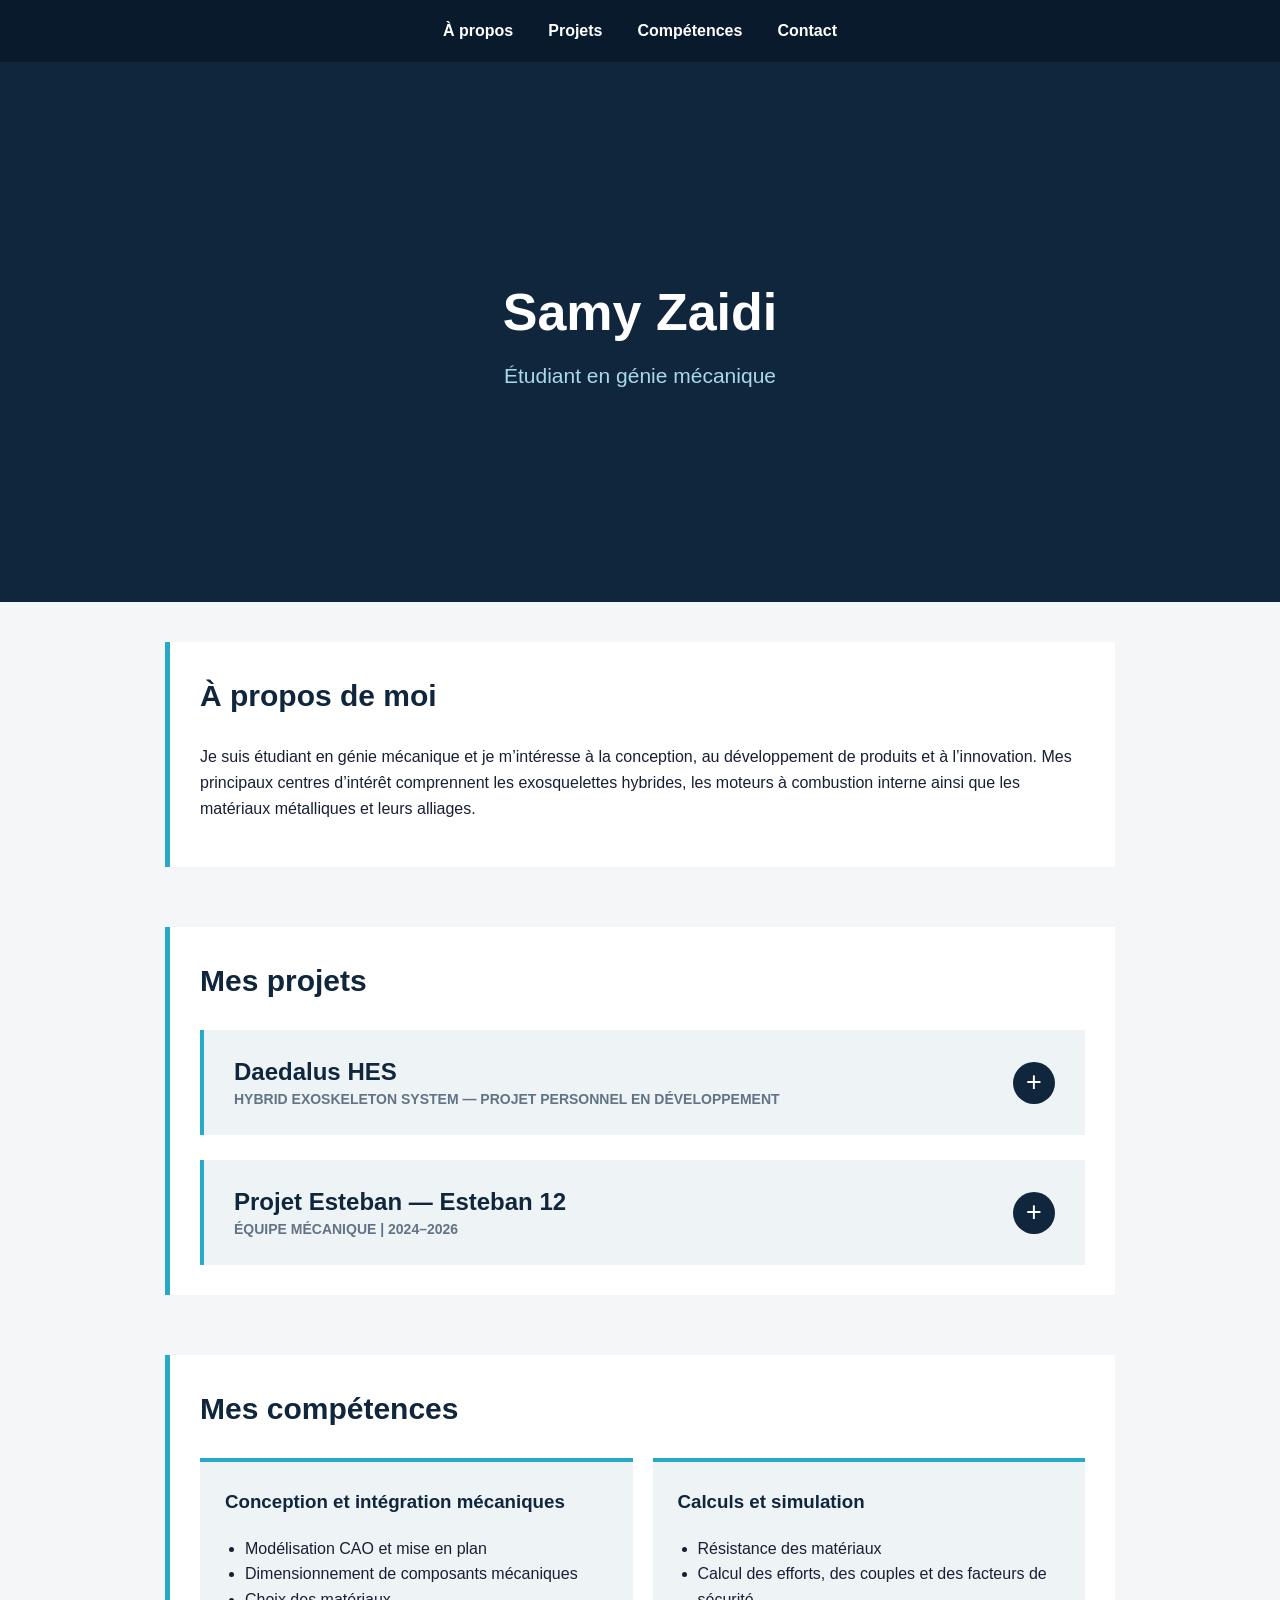
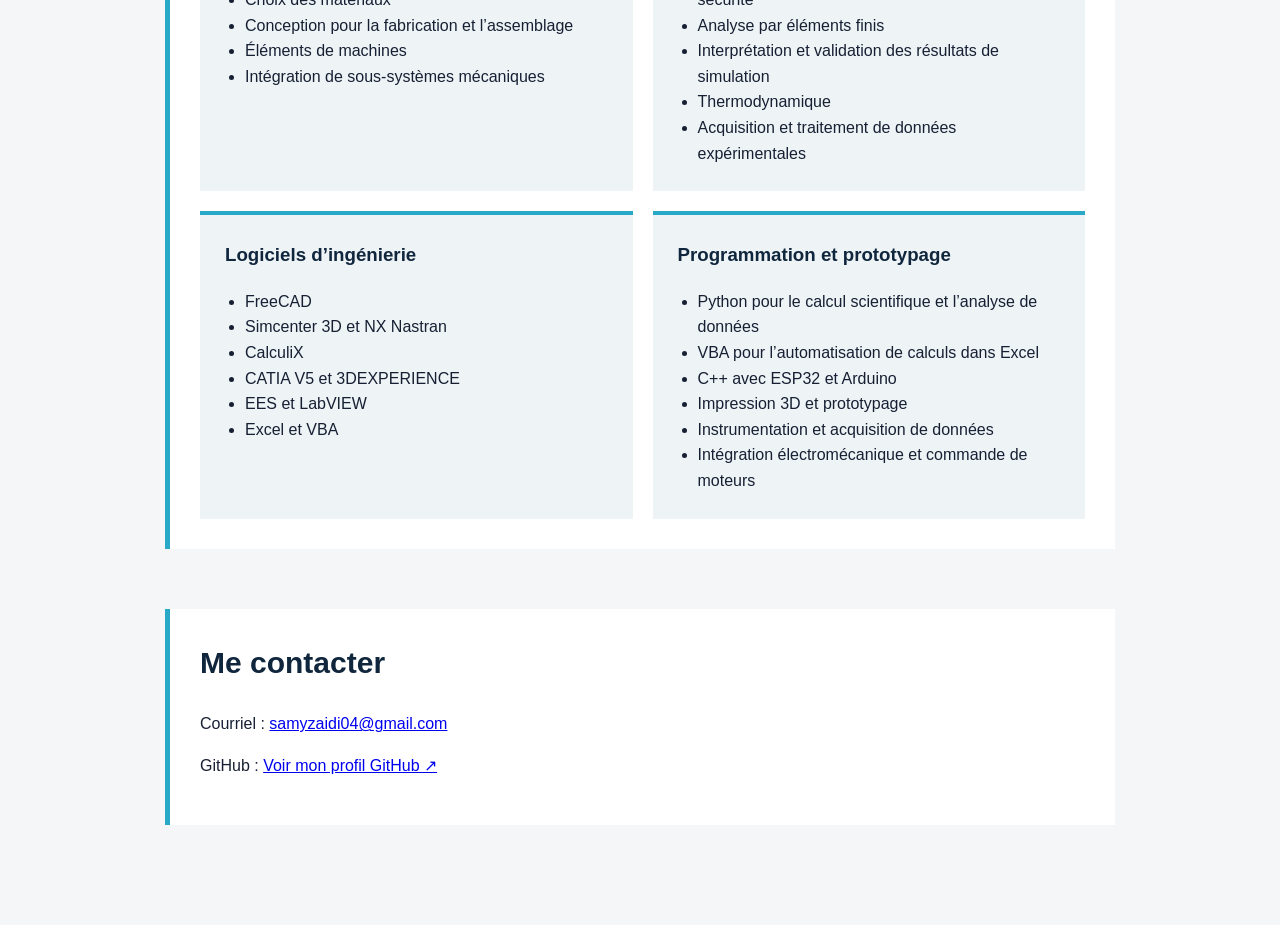
==== index.html @ 89f531c1 "Changement formulation competences" ====
<!DOCTYPE html>
<html lang="fr">

<head>
    <meta charset="UTF-8">

    <meta
        name="viewport"
        content="width=device-width, initial-scale=1.0"
    >

    <meta
        name="description"
        content="Portfolio de Samy Zaidi, étudiant en génie mécanique."
    >

    <title>Samy Zaidi | Portfolio</title>

    <link rel="stylesheet" href="styles.css">
</head>

<body>

    <!-- Navigation -->

    <nav aria-label="Navigation principale">
        <a href="#apropos">À propos</a>
        <a href="#projets">Projets</a>
        <a href="#competences">Compétences</a>
        <a href="#contact">Contact</a>
    </nav>


    <!-- Introduction -->

    <header>
        <h1>Samy Zaidi</h1>
        <p>Étudiant en génie mécanique</p>
    </header>


    <main>

        <!-- À propos -->

        <section id="apropos">
            <h2>À propos de moi</h2>

            <p>
                Je suis étudiant en génie mécanique et je m’intéresse
                à la conception, au développement de produits et à
                l’innovation. Mes principaux centres d’intérêt comprennent
                les exosquelettes hybrides, les moteurs à combustion
                interne ainsi que les matériaux métalliques et leurs
                alliages.
            </p>
        </section>


        <!-- Projets -->

        <section id="projets">
            <h2>Mes projets</h2>


            <!-- Projet Daedalus -->

            <details class="projet">
                <summary>
                    <span class="resume-projet">
                        <span class="titre-projet">
                            Daedalus HES
                        </span>

                        <span class="type-projet">
                            Hybrid Exoskeleton System —
                            Projet personnel en développement
                        </span>
                    </span>

                    <span
                        class="icone-projet"
                        aria-hidden="true"
                    ></span>
                </summary>

                <div class="contenu-projet">

                    <h4>Le problème</h4>

                    <p>
                        J’ai lancé le projet Daedalus HES avec l’objectif
                        de concevoir un système capable d’aider une personne
                        à soulever ou à maintenir une charge lourde, tout
                        en réduisant l’effort physique et le risque de
                        blessure.
                    </p>

                    <p>
                        Un exosquelette passif est généralement simple et
                        peu énergivore, mais son niveau d’assistance reste
                        limité. Il doit également être adapté à la
                        morphologie et aux mouvements de chaque utilisateur.
                    </p>

                    <p>
                        À l’inverse, un système entièrement motorisé peut
                        fournir une assistance plus importante, mais il
                        consomme davantage d’énergie. Les moteurs et les
                        batteries augmentent également la masse et
                        l’encombrement du système.
                    </p>

                    <p>
                        Mon objectif est donc de développer une architecture
                        hybride qui combine les avantages de ces deux
                        approches. Le système devra être compact, sécuritaire
                        et capable de fournir une assistance seulement
                        lorsqu’elle est nécessaire.
                    </p>


                    <h4>Ma contribution</h4>

                    <p>
                        Daedalus HES est un projet personnel que je développe
                        seul. Je suis donc responsable de toutes les étapes
                        de sa conception, depuis la définition des besoins
                        jusqu’à la préparation du prototype.
                    </p>

                    <p>
                        J’ai commencé par comparer plusieurs architectures
                        d’exosquelettes et différentes méthodes permettant
                        de transmettre un effort au bras. Je réalise également
                        les calculs de forces et de couples nécessaires au
                        dimensionnement du mécanisme.
                    </p>

                    <p>
                        J’étudie actuellement une solution utilisant un
                        ressort pour emmagasiner de l’énergie ainsi qu’un
                        moteur pour contrôler l’activation du mécanisme.
                        Les prochaines étapes seront de terminer la
                        modélisation CAO, de fabriquer un premier prototype
                        et de mesurer expérimentalement l’assistance obtenue.
                    </p>


                    <h4>Outils et méthodes utilisés</h4>

                    <ul>
                        <li>Modélisation CAO — FreeCAD</li>

                        <li>
                            Résistance des matériaux et dimensionnement
                            mécanique
                        </li>

                        <li>
                            Analyse par éléments finis —
                            FreeCAD FEM et CalculiX
                        </li>

                        <li>
                            Optimisation topologique — FreeCAD
                        </li>
                    </ul>


                    <div class="galerie-projet galerie-unique">
                        <figure class="image-projet">
                            <button
                                class="bouton-image"
                                type="button"
                                aria-label="Agrandir le concept de Daedalus HES"
                            >
                                <img
                                    class="image-contain"
                                    src="images/daedalus-concept.png"
                                    alt="Rendu conceptuel de l’exosquelette hybride Daedalus HES"
                                >
                            </button>

                            <figcaption>
                                Rendu conceptuel généré par intelligence artificielle
                                d’un prototype potentiel de Daedalus HES. La conception
                                mécanique par CAO est actuellement en développement.
                            </figcaption>
                        </figure>
                    </div>
            </details>

            <!-- Projet Esteban -->

            <details class="projet">
                <summary>
                    <span class="resume-projet">
                        <span class="titre-projet">
                            Projet Esteban — Esteban 12
                        </span>

                        <span class="type-projet">
                            Équipe mécanique | 2024–2026
                        </span>
                    </span>

                    <span
                        class="icone-projet"
                        aria-hidden="true"
                    ></span>
                </summary>

                <div class="contenu-projet">

                    <h4>Le projet</h4>

                    <p>
                        Esteban est le projet de voiture solaire de Polytechnique Montréal. 
                        Entièrement développée par des étudiants, la voiture réunit des systèmes 
                        mécaniques, électriques et électroniques qui doivent fonctionner ensemble 
                        dans un espace et une masse très limités.
                    </p>

                    <p>
                        Pour moi, Esteban a été l’occasion de passer des notions vues en cours à un 
                        véritable projet d’ingénierie. Sur Esteban 12, chaque pièce devait être légère, 
                        fiable, sécuritaire et compatible avec le reste du véhicule. Une modification 
                        qui semblait mineure pouvait avoir des conséquences sur plusieurs autres systèmes.
                    </p>


                    <h4>Ma contribution</h4>

                    <p>
                        J’ai fait partie de l’équipe mécanique d’Esteban de 2024 à 2026. 
                        Au cours de ces deux années, j’ai participé au développement de 
                        trois éléments d’Esteban 12 : le frein de stationnement, le bras longitudinal 
                        de suspension (<em>trailing arm</em>) et la biellette de direction (<em>drag rod</em>).
                    </p>

                    <p>
                        Mon travail ne consistait pas seulement à modéliser des pièces. Je devais 
                        comprendre leur fonction, considérer les efforts auxquels elles seraient 
                        soumises et vérifier qu’elles pourraient être fabriquées, assemblées et 
                        intégrées au véhicule.
                    </p>

                    <p>
                        Ces différents mandats m’ont permis de suivre plusieurs étapes du 
                        développement mécanique, depuis l’étude du problème jusqu’à l’analyse et 
                        à l’intégration de la solution retenue.
                    </p>


                    <h4>Travaux réalisés sur Esteban 12</h4>


                    <!-- Frein de stationnement -->

                    <div class="sous-projet">
                        <h5>Frein de stationnement - 2024</h5>

                        <p>
                        Le frein de stationnement a été l’un de mes premiers mandats sur Esteban 12. 
                        J’ai participé au choix du mécanisme et à son intégration dans le véhicule. 
                        Pour faciliter son dimensionnement, j’ai également développé un programme 
                        Python permettant de calculer automatiquement plusieurs paramètres importants 
                        à partir des données du système.
                        </p>
                        <p>
                        Ce travail m’a demandé de consulter la documentation du fabricant, de comparer 
                        les solutions possibles et de traduire les exigences du mécanisme en une géométrie 
                        pouvant être intégrée au véhicule.
                        </p>

                    <div class="document-projet">
                        <div class="icone-document" aria-hidden="true">
                            PDF
                        </div>

                        <div class="informations-document">
                            <h6>
                                Fiche technique du frein de stationnement
                            </h6>

                            <p>
                            Documentation publique fournie par le fabricant et utilisée 
                            pour comprendre les caractéristiques du mécanisme et orienter 
                            son intégration dans Esteban 12.
                            </p>

                            <div class="actions-document">
                                <a
                                    href="documents/pb-pdf.pdf"
                                    target="_blank"
                                    rel="noopener noreferrer"
                                >
                                    Consulter le document
                                </a>

                                <a
                                    href="documents/pb-pdf.pdf"
                                    download
                                >
                                    Télécharger le PDF
                                </a>
                            </div>
                        </div>
                    </div>
                        <div class="galerie-projet">

                            <figure>
                                <button
                                    class="bouton-image"
                                    type="button"
                                    aria-label="Agrandir le programme de calcul Python"
                                >
                                    <img
                                        class="image-contain"
                                        src="images/programme-calculateur-python.png"
                                        alt="Programme Python de calcul des paramètres du frein"
                                    >
                                </button>

                                <figcaption>
                                Programme Python développé pour automatiser le 
                                calcul des principaux paramètres du mécanisme.
                                </figcaption>
                            </figure>


                            <figure>
                                <button
                                    class="bouton-image"
                                    type="button"
                                    aria-label="Agrandir la modélisation CAO du frein"
                                >
                                    <img
                                        class="image-contain"
                                        src="images/solution-retenu-pb.png"
                                        alt="Modélisation CAO du frein de stationnement"
                                    >
                                </button>

                                <figcaption>
                                Solution retenue pour l’intégration 
                                du frein de stationnement.
                                </figcaption>
                            </figure>


                            <figure>
                                <button
                                    class="bouton-image"
                                    type="button"
                                    aria-label="Agrandir le frein fabriqué"
                                >
                                    <img
                                        class="image-cover"
                                        src="images/documentation-pb.png"
                                        alt="Frein de stationnement après sa fabrication"
                                    >
                                </button>

                                <figcaption>
                                Documentation technique utilisée pendant 
                                la sélection et le dimensionnement du mécanisme.
                                </figcaption>
                            </figure>

                        </div>
                    </div>


                    <!-- Bras longitudinal -->

                    <div class="sous-projet">
                        <h5>Bras longitudinal de suspension - 2025</h5>

                        <p>
                        En 2025, j’ai participé au développement du bras longitudinal de suspension, 
                        aussi appelé <em>trailing arm</em>. Cette pièce relie la roue à la structure 
                        du véhicule et doit transmettre les efforts de la suspension tout en limitant 
                        sa propre masse.
                        </p>
                        <p>
                        J’ai travaillé sur sa géométrie, son analyse mécanique et son évolution vers 
                        une pièce fabricable. Ce mandat m’a permis de mieux comprendre le lien entre 
                        les résultats d’une simulation, la forme d’une pièce et les contraintes réelles 
                        de fabrication.
                        </p>

                        <div class="galerie-projet">

                            <figure>
                                <button
                                    class="bouton-image"
                                    type="button"
                                    aria-label="Agrandir la CAO du bras longitudinal"
                                >
                                    <img
                                        class="image-cover"
                                        src="images/trailing-arm-cao.png"
                                        alt="Modélisation CAO du bras longitudinal"
                                    >
                                </button>

                                <figcaption>
                                Modélisation CAO du bras longitudinal et 
                                de ses interfaces avec la suspension.
                                </figcaption>
                            </figure>


                            <figure>
                                <button
                                    class="bouton-image"
                                    type="button"
                                    aria-label="Agrandir l’analyse du bras longitudinal"
                                >
                                    <img
                                        class="image-contain"
                                        src="images/trailing-arm-analyse.png"
                                        alt="Analyse mécanique du bras longitudinal"
                                    >
                                </button>

                                <figcaption>
                                Analyse mécanique utilisée pour évaluer 
                                le comportement du composant sous charge.
                                </figcaption>
                            </figure>


                            <figure>
                                <button
                                    class="bouton-image"
                                    type="button"
                                    aria-label="Agrandir le bras longitudinal fabriqué"
                                >
                                    <img
                                        class="image-cover"
                                        src="images/trailing-arm-fabrication.jpg"
                                        alt="Bras longitudinal fabriqué pour Esteban 12"
                                    >
                                </button>

                                <figcaption>
                                Bras longitudinal fabriqué pour 
                                son intégration à Esteban 12.
                                </figcaption>
                            </figure>

                        </div>
                    </div>


                    <!-- Biellette de direction -->

                    <div class="sous-projet">
                        <h5>Biellette de direction - 2026</h5>

                        <p>
                        En 2026, j’ai travaillé sur la biellette de direction, ou <em>drag rod</em>, 
                        ainsi que sur son support. Ce système transmet le mouvement de la 
                        direction jusqu’aux roues et joue donc un rôle direct dans le contrôle 
                        du véhicule.
                        </p>
                        <p>
                        J’ai participé à la conception de la biellette, au développement de son 
                        support et à l’analyse du comportement mécanique de l’ensemble. L’objectif était 
                        d’obtenir une solution suffisamment rigide et fiable, tout en respectant les 
                        contraintes géométriques du véhicule.
                        </p>

                        <div class="galerie-projet">

                            <figure>
                                <button
                                    class="bouton-image"
                                    type="button"
                                    aria-label="Agrandir la CAO de la biellette"
                                >
                                    <img
                                        class="image-cover"
                                        src="images/drag-rod-cao.png"
                                        alt="Modélisation CAO de la biellette de direction"
                                    >
                                </button>

                                <figcaption>
                                Modélisation CAO de la 
                                biellette de direction.
                                </figcaption>
                            </figure>


                            <figure>
                                <button
                                    class="bouton-image"
                                    type="button"
                                    aria-label="Agrandir le support de la biellette"
                                >
                                    <img
                                        class="image-cover"
                                        src="images/bracket-drag-rod.png"
                                        alt="Support mécanique de la biellette de direction"
                                    >
                                </button>

                                <figcaption>
                                Développement du support reliant 
                                la biellette au système de direction.
                                </figcaption>
                            </figure>


                            <figure>
                                <button
                                    class="bouton-image"
                                    type="button"
                                    aria-label="Agrandir l’analyse de la biellette"
                                >
                                    <img
                                        class="image-contain"
                                        src="images/drag-rod-analyse.png"
                                        alt="Analyse mécanique de la biellette de direction"
                                    >
                                </button>

                                <figcaption>
                                Analyse mécanique de la biellette et 
                                de son comportement sous charge.
                                </figcaption>
                            </figure>

                        </div>
                    </div>


                    <h4>Travail d’équipe et apprentissages</h4>

                    <p>
                        Travailler sur Esteban m’a amené à collaborer avec des étudiants
                        provenant de plusieurs domaines du génie. Une décision prise par
                        l’équipe mécanique pouvait influencer l’espace disponible pour les
                        batteries, le câblage, les capteurs ou d’autres composants électriques.
                    </p>

                    <p>
                        Cette expérience m’a appris à considérer chaque pièce comme une
                        partie d’un système complet. J’ai également appris à présenter mes
                        choix techniques, à écouter les commentaires de mes coéquipiers et
                        à adapter une conception lorsqu’elle créait une contrainte pour une
                        autre partie du véhicule.
                    </p>

                    <p>
                        Au-delà des connaissances techniques, Esteban m’a montré l’importance
                        de la communication et du travail collectif dans la réussite d’un
                        projet d’ingénierie de grande envergure.
                    </p>

                    <h4>Compétences développées</h4>

                    <ul>
                        <li>
                            Passer d’un besoin fonctionnel à une solution mécanique intégrable
                        </li>

                        <li>
                            Utiliser les calculs et la simulation pour orienter une conception
                        </li>

                        <li>
                            Adapter une pièce aux contraintes de fabrication et d’assemblage
                        </li>

                        <li>
                            Intégrer plusieurs composants dans un système mécanique complet
                        </li>

                        <li>
                            Communiquer et collaborer avec les équipes mécanique et électrique
                        </li>

                        <li>
                            Documenter et présenter des décisions techniques
                        </li>
                    </ul>

                    <p>
                        <a
                            class="lien-projet"
                            href="https://esteban.polymtl.ca/"
                            target="_blank"
                            rel="noopener noreferrer"
                        >
                            Découvrir le projet Esteban ↗
                        </a>
                    </p>

                </div>
            </details>

        </section>


        <!-- Compétences -->

<!-- Compétences -->

<section id="competences">
    <h2>Mes compétences</h2>

    <div class="grille-competences">

        <!-- Conception mécanique -->

        <article class="competence">
            <h3>Conception et intégration mécaniques</h3>

            <ul>
                <li>Modélisation CAO et mise en plan</li>
                <li>Dimensionnement de composants mécaniques</li>
                <li>Choix des matériaux</li>

                <li>
                    Conception pour la fabrication et
                    l’assemblage
                </li>

                <li>Éléments de machines</li>
                <li>Intégration de sous-systèmes mécaniques</li>
            </ul>
        </article>


        <!-- Calculs et simulation -->

        <article class="competence">
            <h3>Calculs et simulation</h3>

            <ul>
                <li>Résistance des matériaux</li>

                <li>
                    Calcul des efforts, des couples et
                    des facteurs de sécurité
                </li>

                <li>Analyse par éléments finis</li>

                <li>
                    Interprétation et validation des
                    résultats de simulation
                </li>

                <li>Thermodynamique</li>

                <li>
                    Acquisition et traitement de
                    données expérimentales
                </li>
            </ul>
        </article>


        <!-- Logiciels -->

        <article class="competence">
            <h3>Logiciels d’ingénierie</h3>

            <ul>
                <li>FreeCAD</li>
                <li>Simcenter 3D et NX Nastran</li>
                <li>CalculiX</li>
                <li>CATIA V5 et 3DEXPERIENCE</li>
                <li>EES et LabVIEW</li>
                <li>Excel et VBA</li>
            </ul>
        </article>


        <!-- Programmation et prototypage -->

        <article class="competence">
            <h3>Programmation et prototypage</h3>

            <ul>
                <li>
                    Python pour le calcul scientifique
                    et l’analyse de données
                </li>

                <li>
                    VBA pour l’automatisation de
                    calculs dans Excel
                </li>

                <li>C++ avec ESP32 et Arduino</li>
                <li>Impression 3D et prototypage</li>

                <li>
                    Instrumentation et acquisition
                    de données
                </li>

                <li>
                    Intégration électromécanique et
                    commande de moteurs
                </li>
            </ul>
        </article>

    </div>
</section>

        <!-- Contact -->

        <section id="contact">
            <h2>Me contacter</h2>

            <p>
                Courriel :
                <a href="mailto:samyzaidi04@gmail.com">
                    samyzaidi04@gmail.com
                </a>
            </p>

            <p>
                GitHub :
                <a
                    href="https://github.com/samy-zaidi"
                    target="_blank"
                    rel="noopener noreferrer"
                >
                    Voir mon profil GitHub ↗
                </a>
            </p>
        </section>
    </main>


    <!-- Fenêtre d’agrandissement des images -->

    <div
        class="lightbox"
        id="lightbox"
        role="dialog"
        aria-modal="true"
        aria-label="Aperçu de la galerie"
        aria-hidden="true"
    >
        <button
            class="lightbox-fermer"
            type="button"
            aria-label="Fermer l’image"
        >
            &times;
        </button>

        <button
            class="lightbox-precedent"
            type="button"
            aria-label="Afficher l’image précédente"
        >
            &#10094;
        </button>

<div class="lightbox-contenu">
    <div class="zone-image-lightbox">
        <img
            id="lightbox-image"
            src=""
            alt=""
            draggable="false"
        >
    </div>

    <div
        class="controles-zoom"
        aria-label="Contrôles du zoom"
    >
        <button
            id="zoom-moins"
            type="button"
            aria-label="Réduire l’image"
        >
            −
        </button>

        <span id="niveau-zoom">
            100 %
        </span>

        <button
            id="zoom-plus"
            type="button"
            aria-label="Agrandir l’image"
        >
            +
        </button>

        <button
            id="zoom-reinitialiser"
            type="button"
        >
            Réinitialiser
        </button>
    </div>

    <p id="lightbox-description"></p>
</div>

        <button
            class="lightbox-suivant"
            type="button"
            aria-label="Afficher l’image suivante"
        >
            &#10095;
        </button>
    </div>


    <!-- JavaScript -->

    <script src="script.js"></script>

</body>

</html>
---- styles.css ----
/* =========================================================
   RÉGLAGES GÉNÉRAUX
   ========================================================= */

* {
    box-sizing: border-box;
}

html {
    scroll-behavior: smooth;
}

body {
    margin: 0;
    font-family: Arial, sans-serif;
    color: #172033;
    background-color: #f4f6f8;
    line-height: 1.6;
}

body.lightbox-active {
    overflow: hidden;
}


/* =========================================================
   NAVIGATION
   ========================================================= */

nav {
    position: sticky;
    top: 0;
    z-index: 100;

    display: flex;
    justify-content: center;
    flex-wrap: wrap;
    gap: 35px;

    padding: 18px 25px;
    background-color: #081a2c;
}

nav a {
    color: white;
    font-weight: bold;
    text-decoration: none;
}

nav a:hover,
nav a:focus-visible {
    color: #5bd5ee;
}


/* =========================================================
   EN-TÊTE
   ========================================================= */

header {
    min-height: 60vh;
    padding: 80px 25px;

    display: flex;
    flex-direction: column;
    justify-content: center;
    align-items: center;

    color: white;
    text-align: center;
    background-color: #10263d;
}

header h1 {
    margin: 0 0 5px;
    font-size: 52px;
}

header p {
    margin: 0;
    color: #a9d9e8;
    font-size: 21px;
}


/* =========================================================
   CONTENU PRINCIPAL
   ========================================================= */

main {
    width: 100%;
    max-width: 1000px;
    margin: auto;
    padding: 40px 25px;
}

section {
    margin-bottom: 60px;
    padding: 30px;

    scroll-margin-top: 90px;

    background-color: white;
    border-left: 5px solid #28a9c7;
}

h2 {
    margin-top: 0;
    color: #10263d;
    font-size: 30px;
}


/* =========================================================
   PROJETS DÉROULABLES
   ========================================================= */

.projet {
    margin-top: 25px;

    overflow: hidden;

    background-color: #eef3f6;
    border-left: 4px solid #28a9c7;
}

/* Enlève le triangle placé automatiquement par le navigateur */

.projet summary {
    list-style: none;
}

.projet summary::-webkit-details-marker {
    display: none;
}

/* Partie visible lorsque le projet est fermé */

.resume-projet {
    display: flex;
    justify-content: space-between;
    align-items: center;
    gap: 20px;

    min-height: 105px;
    padding: 25px 30px;

    cursor: pointer;
    user-select: none;
}

.resume-projet:hover,
.resume-projet:focus-visible {
    background-color: #e3edf2;
}

.resume-projet:focus-visible {
    outline: 3px solid #28a9c7;
    outline-offset: -3px;
}

.titre-projet {
    min-width: 0;
}

.titre-projet h3 {
    margin: 0 0 3px;
    color: #10263d;
    font-size: 26px;
    line-height: 1.25;
}

.type-projet {
    margin: 0;

    color: #607485;
    font-size: 14px;
    font-weight: bold;
    text-transform: uppercase;
}

/* Bouton + du projet */

.icone-projet {
    flex-shrink: 0;

    display: flex;
    align-items: center;
    justify-content: center;

    width: 42px;
    height: 42px;

    color: white;
    background-color: #10263d;
    border-radius: 50%;

    font-size: 27px;
    font-weight: normal;
    line-height: 1;

    transition:
        transform 0.25s ease,
        background-color 0.25s ease;
}

.resume-projet:hover .icone-projet {
    background-color: #28a9c7;
}

/* Transforme le + lorsque le projet est ouvert */

.projet[open] .icone-projet {
    transform: rotate(45deg);
}

/* Contenu visible lorsque le projet est ouvert */

.contenu-projet {
    padding: 5px 30px 30px;
    border-top: 1px solid #cbd5dc;
}

.contenu-projet h4 {
    margin-top: 30px;
    margin-bottom: 5px;
    color: #24516f;
}

.contenu-projet ul {
    padding-left: 20px;
}


/* =========================================================
   SOUS-PROJETS ESTEBAN
   ========================================================= */

.sous-projet {
    margin-top: 35px;
    padding-top: 25px;
    border-top: 1px solid #cbd5dc;
}

.sous-projet h5 {
    margin: 0 0 10px;
    color: #10263d;
    font-size: 20px;
}

.sous-projet > p {
    max-width: 750px;
}


/* =========================================================
   LIENS ET BOUTONS
   ========================================================= */

.lien-projet {
    display: inline-block;
    margin-top: 15px;
    padding: 10px 16px;

    color: white;
    background-color: #10263d;

    font-weight: bold;
    text-decoration: none;

    transition: background-color 0.2s ease;
}

.lien-projet:hover,
.lien-projet:focus-visible {
    background-color: #28a9c7;
}


/* =========================================================
   DOCUMENT PDF
   ========================================================= */

.document-projet {
    display: flex;
    align-items: center;
    gap: 18px;

    max-width: 750px;
    margin: 25px 0;
    padding: 18px;

    background-color: white;
    border: 1px solid #cbd5dc;
    border-left: 4px solid #28a9c7;
}

.icone-document {
    flex-shrink: 0;

    display: flex;
    align-items: center;
    justify-content: center;

    width: 55px;
    height: 55px;

    color: white;
    background-color: #10263d;

    font-size: 14px;
    font-weight: bold;
}

.informations-document {
    flex: 1;
}

.informations-document h6 {
    margin: 0 0 5px;
    color: #10263d;
    font-size: 17px;
}

.informations-document p {
    margin: 0;
    color: #607485;
    font-size: 14px;
}

.actions-document {
    display: flex;
    flex-wrap: wrap;
    gap: 10px;
}

.actions-document a {
    display: inline-block;
    padding: 8px 12px;

    color: white;
    background-color: #10263d;

    font-size: 14px;
    font-weight: bold;
    text-decoration: none;
}

.actions-document a:hover,
.actions-document a:focus-visible {
    background-color: #28a9c7;
}


/* =========================================================
   GALERIES D’IMAGES
   ========================================================= */

.galerie-projet {
    display: grid;
    grid-template-columns: repeat(
        auto-fit,
        minmax(180px, 1fr)
    );

    gap: 18px;
    margin: 22px 0 30px;
}

.galerie-projet figure {
    min-width: 0;
    margin: 0;
}

.bouton-image {
    display: block;

    width: 100%;
    padding: 0;
    aspect-ratio: 4 / 3;

    overflow: hidden;
    cursor: zoom-in;

    background-color: white;
    border: none;
}

.galerie-projet img {
    display: block;

    width: 100%;
    height: 100%;

    background-color: white;
    border: 1px solid #cbd5dc;

    transition:
        transform 0.3s ease,
        filter 0.3s ease;
}

/* Remplit complètement le cadre et peut rogner l’image */

.galerie-projet img.image-cover {
    object-fit: cover;
}

/* Affiche l’image au complet et peut laisser des espaces */

.galerie-projet img.image-contain {
    object-fit: contain;
}

/* Positions optionnelles pour les images avec object-fit: cover */

.galerie-projet img.position-haut {
    object-position: center top;
}

.galerie-projet img.position-bas {
    object-position: center bottom;
}

.galerie-projet img.position-gauche {
    object-position: left center;
}

.galerie-projet img.position-droite {
    object-position: right center;
}

/* Effet au survol */

.bouton-image:hover img,
.bouton-image:focus-visible img {
    transform: scale(1.06);
    filter: brightness(1.08);
}

.bouton-image:focus-visible {
    outline: 3px solid #28a9c7;
    outline-offset: 3px;
}

.galerie-projet figcaption {
    margin-top: 7px;
    color: #607485;
    font-size: 13px;
    line-height: 1.4;
}


/* =========================================================
   IMAGE PRINCIPALE DE DAEDALUS
   ========================================================= */

.galerie-unique {
    display: block;
    width: 100%;
    max-width: 750px;
    margin: 30px auto;
}

.image-projet {
    width: 100%;
    margin: 0;
}

.image-projet .bouton-image {
    height: auto;
    aspect-ratio: auto;
}

.image-projet img {
    display: block;

    width: 100%;
    height: auto;

    object-fit: contain;
    background-color: white;
    border: 1px solid #cbd5dc;
}

.image-projet figcaption {
    margin-top: 8px;
    color: #607485;
    font-size: 13px;
    font-style: italic;
    line-height: 1.4;
}


/* =========================================================
   COMPÉTENCES
   ========================================================= */

.grille-competences {
    display: grid;
    grid-template-columns: repeat(2, 1fr);
    gap: 20px;
}

.competence {
    padding: 25px;
    background-color: #eef3f6;
    border-top: 4px solid #28a9c7;
}

.competence h3 {
    margin-top: 0;
    color: #10263d;
}

.competence ul {
    margin-bottom: 0;
    padding-left: 20px;
}


/* =========================================================
   LIGHTBOX
   ========================================================= */

.lightbox {
    position: fixed;
    inset: 0;
    z-index: 1000;

    display: none;
    align-items: center;
    justify-content: center;

    width: 100vw;
    height: 100vh;
    height: 100dvh;
    padding: 60px 90px 25px;

    overflow: hidden;
    background-color: rgba(3, 12, 22, 0.96);
}

.lightbox.ouverte {
    display: flex;
}

/* Contenu central */

.lightbox-contenu {
    display: flex;
    flex-direction: column;
    align-items: center;

    width: 100%;
    height: calc(100vh - 85px);
    height: calc(100dvh - 85px);
    max-width: 1100px;
}

/* Cadre qui empêche l’image zoomée de sortir de l’écran */

.zone-image-lightbox {
    flex: 1;
    min-height: 0;

    display: flex;
    align-items: center;
    justify-content: center;

    width: 100%;

    overflow: hidden;
    cursor: zoom-in;
    touch-action: none;
}

/* Image agrandie */

.lightbox-contenu img {
    display: block;

    max-width: 100%;
    max-height: 100%;
    width: auto;
    height: auto;

    object-fit: contain;
    user-select: none;
    -webkit-user-drag: none;

    transform-origin: center center;

    transition: transform 0.2s ease;
}

/* Classes utilisées lorsque l’image est zoomée */

.lightbox-contenu img.zoomee {
    cursor: grab;
}

.lightbox-contenu img.en-deplacement {
    cursor: grabbing;
    transition: none;
}

/* Description de l’image */

.lightbox-contenu > p {
    flex-shrink: 0;

    max-width: 900px;
    max-height: 12vh;
    margin: 10px 0 0;

    overflow-y: auto;

    color: white;
    text-align: center;
    font-size: 14px;
}


/* =========================================================
   CONTRÔLES DU ZOOM
   ========================================================= */

.controles-zoom {
    flex-shrink: 0;

    display: flex;
    justify-content: center;
    align-items: center;
    flex-wrap: wrap;
    gap: 8px;

    margin-top: 12px;
}

.controles-zoom button {
    min-width: 42px;
    min-height: 38px;
    padding: 7px 12px;

    color: white;
    cursor: pointer;

    background-color: #10263d;
    border: 1px solid #5c7183;
    border-radius: 4px;

    font-size: 16px;
    font-weight: bold;
}

.controles-zoom button:hover,
.controles-zoom button:focus-visible {
    background-color: #28a9c7;
}

#niveau-zoom {
    min-width: 65px;
    color: white;
    text-align: center;
    font-size: 14px;
}


/* =========================================================
   BOUTONS DE LA LIGHTBOX
   ========================================================= */

.lightbox-fermer,
.lightbox-precedent,
.lightbox-suivant {
    position: absolute;
    z-index: 1010;

    color: white;
    cursor: pointer;

    background: none;
    border: none;
}

.lightbox-fermer {
    top: 10px;
    right: 20px;

    padding: 5px 12px;
    font-size: 45px;
    line-height: 1;
}

.lightbox-precedent,
.lightbox-suivant {
    top: 50%;

    padding: 15px;
    font-size: 45px;

    transform: translateY(-50%);
}

.lightbox-precedent {
    left: 20px;
}

.lightbox-suivant {
    right: 20px;
}

.lightbox-fermer:hover,
.lightbox-fermer:focus-visible,
.lightbox-precedent:hover,
.lightbox-precedent:focus-visible,
.lightbox-suivant:hover,
.lightbox-suivant:focus-visible {
    color: #5bd5ee;
}

.lightbox button[hidden] {
    display: none;
}


/* =========================================================
   TABLETTES
   ========================================================= */

@media (max-width: 900px) {
    .lightbox {
        padding-right: 65px;
        padding-left: 65px;
    }

    .lightbox-precedent {
        left: 5px;
    }

    .lightbox-suivant {
        right: 5px;
    }
}


/* =========================================================
   TÉLÉPHONES
   ========================================================= */

@media (max-width: 700px) {
    nav {
        gap: 16px;
        padding: 14px;
    }

    header {
        min-height: 50vh;
        padding: 60px 20px;
    }

    header h1 {
        font-size: 38px;
    }

    header p {
        font-size: 18px;
    }

    main {
        padding: 25px 15px;
    }

    section {
        margin-bottom: 35px;
        padding: 20px;
    }

    h2 {
        font-size: 26px;
    }

    /* Projets déroulables */

    .resume-projet {
        min-height: 90px;
        padding: 20px;
    }

    .titre-projet h3 {
        font-size: 21px;
    }

    .type-projet {
        font-size: 12px;
    }

    .icone-projet {
        width: 36px;
        height: 36px;
        font-size: 23px;
    }

    .contenu-projet {
        padding: 5px 20px 25px;
    }

    /* Images */

    .galerie-projet {
        grid-template-columns: 1fr;
    }

    .image-projet,
    .galerie-unique {
        width: 100%;
    }

    /* Compétences */

    .grille-competences {
        grid-template-columns: 1fr;
    }

    /* Document PDF */

    .document-projet {
        align-items: flex-start;
        flex-direction: column;
    }

    .actions-document {
        width: 100%;
    }

    /* Lightbox */

    .lightbox {
        padding: 55px 42px 12px;
    }

    .lightbox-contenu {
        height: calc(100vh - 67px);
        height: calc(100dvh - 67px);
    }

    .lightbox-fermer {
        top: 5px;
        right: 8px;
        font-size: 38px;
    }

    .lightbox-precedent,
    .lightbox-suivant {
        padding: 8px;
        font-size: 32px;
    }

    .lightbox-precedent {
        left: 1px;
    }

    .lightbox-suivant {
        right: 1px;
    }

    .controles-zoom {
        margin-top: 8px;
    }

    .controles-zoom button {
        min-width: 38px;
        min-height: 35px;
        padding: 5px 9px;
        font-size: 14px;
    }

    #niveau-zoom {
        min-width: 55px;
        font-size: 13px;
    }

    .lightbox-contenu > p {
        max-height: 10vh;
        margin-top: 7px;
        font-size: 12px;
    }
}


/* =========================================================
   TRÈS PETITS ÉCRANS
   ========================================================= */

@media (max-width: 420px) {
    nav {
        gap: 12px;
        font-size: 14px;
    }

    .resume-projet {
        gap: 12px;
        padding: 17px;
    }

    .contenu-projet {
        padding-right: 17px;
        padding-left: 17px;
    }

    .lightbox {
        padding-right: 35px;
        padding-left: 35px;
    }

    #zoom-reinitialiser {
        font-size: 12px;
    }
}


/* =========================================================
   ACCESSIBILITÉ
   ========================================================= */

@media (prefers-reduced-motion: reduce) {
    html {
        scroll-behavior: auto;
    }

    *,
    *::before,
    *::after {
        transition-duration: 0.01ms !important;
        animation-duration: 0.01ms !important;
        animation-iteration-count: 1 !important;
    }
}

/* =========================================================
   CORRECTIF FINAL — PROJETS DÉROULABLES
   ========================================================= */

.projet > summary {
    display: flex;
    justify-content: space-between;
    align-items: center;
    gap: 20px;

    width: 100%;
    min-height: 105px;
    padding: 25px 30px;

    cursor: pointer;
    list-style: none;
    user-select: none;
    outline: none;
}

.projet > summary::-webkit-details-marker {
    display: none;
}

.projet > summary:hover {
    background-color: #e3edf2;
}

.projet > summary:focus-visible {
    box-shadow: inset 0 0 0 3px #28a9c7;
}

/* Texte du projet */

.projet > summary .resume-projet {
    flex: 1;

    display: flex;
    flex-direction: column;
    align-items: flex-start;
    gap: 2px;

    min-width: 0;
    min-height: 0;
    padding: 0;

    background: none;
}

.projet > summary .resume-projet:hover {
    background: none;
}

.projet > summary .titre-projet {
    color: #10263d;
    font-size: 24px;
    font-weight: bold;
    line-height: 1.3;
}

.projet > summary .type-projet {
    margin: 0;

    color: #607485;
    font-size: 14px;
    font-weight: bold;
    line-height: 1.4;
    text-transform: uppercase;
}

/* Cercle contenant le signe + */

.projet > summary .icone-projet {
    flex: 0 0 42px;

    display: flex;
    align-items: center;
    justify-content: center;

    width: 42px;
    height: 42px;

    color: white;
    background-color: #10263d;
    border-radius: 50%;

    font-size: 27px;
    font-weight: normal;
    line-height: 1;

    transition:
        transform 0.25s ease,
        background-color 0.25s ease;
}

/* Ajoute le signe + dans le cercle vide */

.projet > summary .icone-projet::before {
    content: "+";
    display: block;
}

.projet > summary:hover .icone-projet {
    background-color: #28a9c7;
}

/* Le + devient un × lorsque le projet est ouvert */

.projet[open] > summary .icone-projet {
    transform: rotate(45deg);
}

.projet[open] > summary {
    border-bottom: 1px solid #cbd5dc;
}


/* =========================================================
   CORRECTIF — GALERIES
   ========================================================= */

.contenu-projet,
.sous-projet,
.galerie-projet,
.galerie-projet figure,
.bouton-image {
    min-width: 0;
    max-width: 100%;
}

.galerie-projet {
    grid-template-columns: repeat(
        auto-fit,
        minmax(min(180px, 100%), 1fr)
    );
}

.bouton-image {
    overflow: hidden;
}

.galerie-projet img {
    max-width: 100%;
}


/* =========================================================
   CORRECTIF FINAL — LIGHTBOX
   ========================================================= */

.lightbox {
    position: fixed;
    inset: 0;
    z-index: 1000;

    display: none;
    align-items: center;
    justify-content: center;

    width: 100%;
    height: 100vh;
    height: 100dvh;
    padding: 55px 80px 20px;

    overflow: hidden;
    background-color: rgba(3, 12, 22, 0.96);
}

.lightbox.ouverte {
    display: flex;
}

.lightbox-contenu {
    display: flex;
    flex-direction: column;
    align-items: center;

    width: 100%;
    height: 100%;
    max-width: 1200px;
    min-width: 0;
    min-height: 0;

    overflow: hidden;
}

/*
   Cette zone constitue la fenêtre visible.
   Tout ce qui dépasse pendant le zoom est caché.
*/

.zone-image-lightbox {
    position: relative;

    flex: 1 1 auto;
    width: 100%;
    min-width: 0;
    min-height: 0;

    overflow: hidden;
    contain: paint;

    cursor: zoom-in;
    touch-action: none;
}

/*
   L’image prend exactement la taille de la zone.
   object-fit: contain conserve ses proportions.
*/

#lightbox-image {
    position: absolute;
    inset: 0;

    display: block;

    width: 100%;
    height: 100%;
    max-width: none;
    max-height: none;

    object-fit: contain;

    border: none;
    user-select: none;
    -webkit-user-drag: none;

    transform-origin: center center;
    transition: transform 0.2s ease;
}

.zone-image-lightbox.zoom-actif {
    cursor: grab;
}

.zone-image-lightbox.deplacement-actif {
    cursor: grabbing;
}

.zone-image-lightbox.deplacement-actif #lightbox-image {
    transition: none;
}

/* Contrôles du zoom */

.controles-zoom {
    flex: 0 0 auto;

    display: flex;
    justify-content: center;
    align-items: center;
    flex-wrap: wrap;
    gap: 8px;

    width: 100%;
    margin-top: 12px;
}

.controles-zoom button {
    min-width: 42px;
    min-height: 38px;
    padding: 7px 12px;

    color: white;
    cursor: pointer;

    background-color: #10263d;
    border: 1px solid #5c7183;
    border-radius: 4px;

    font-size: 16px;
    font-weight: bold;
}

.controles-zoom button:hover,
.controles-zoom button:focus-visible {
    background-color: #28a9c7;
}

#niveau-zoom {
    min-width: 65px;
    color: white;
    text-align: center;
    font-size: 14px;
}

/* Légende */

#lightbox-description {
    flex: 0 0 auto;

    width: 100%;
    max-width: 900px;
    max-height: 15vh;
    margin: 10px 0 0;

    overflow-y: auto;

    color: white;
    text-align: center;
    font-size: 14px;
}

/* Boutons fermer, précédent et suivant */

.lightbox-fermer,
.lightbox-precedent,
.lightbox-suivant {
    position: absolute;
    z-index: 1010;

    color: white;
    cursor: pointer;

    background: none;
    border: none;
}

.lightbox-fermer {
    top: 8px;
    right: 15px;

    padding: 5px 12px;

    font-size: 45px;
    line-height: 1;
}

.lightbox-precedent,
.lightbox-suivant {
    top: 50%;
    padding: 12px;

    font-size: 42px;

    transform: translateY(-50%);
}

.lightbox-precedent {
    left: 15px;
}

.lightbox-suivant {
    right: 15px;
}

.lightbox-fermer:hover,
.lightbox-precedent:hover,
.lightbox-suivant:hover {
    color: #5bd5ee;
}

.lightbox button[hidden] {
    display: none;
}


/* =========================================================
   CORRECTIF MOBILE
   ========================================================= */

@media (max-width: 700px) {
    .projet > summary {
        gap: 15px;
        min-height: 90px;
        padding: 18px;
    }

    .projet > summary .resume-projet {
        min-height: 0;
        padding: 0;
    }

    .projet > summary .titre-projet {
        font-size: 20px;
    }

    .projet > summary .type-projet {
        font-size: 12px;
    }

    .projet > summary .icone-projet {
        flex-basis: 36px;
        width: 36px;
        height: 36px;
        font-size: 23px;
    }

    .lightbox {
        padding: 50px 38px 10px;
    }

    .lightbox-fermer {
        top: 3px;
        right: 5px;
        font-size: 38px;
    }

    .lightbox-precedent,
    .lightbox-suivant {
        padding: 5px;
        font-size: 30px;
    }

    .lightbox-precedent {
        left: 1px;
    }

    .lightbox-suivant {
        right: 1px;
    }

    .controles-zoom {
        gap: 6px;
        margin-top: 8px;
    }

    .controles-zoom button {
        min-width: 36px;
        min-height: 34px;
        padding: 5px 8px;
        font-size: 13px;
    }

    #niveau-zoom {
        min-width: 52px;
        font-size: 12px;
    }

    #lightbox-description {
        max-height: 12vh;
        margin-top: 7px;
        font-size: 12px;
        line-height: 1.35;
    }
}
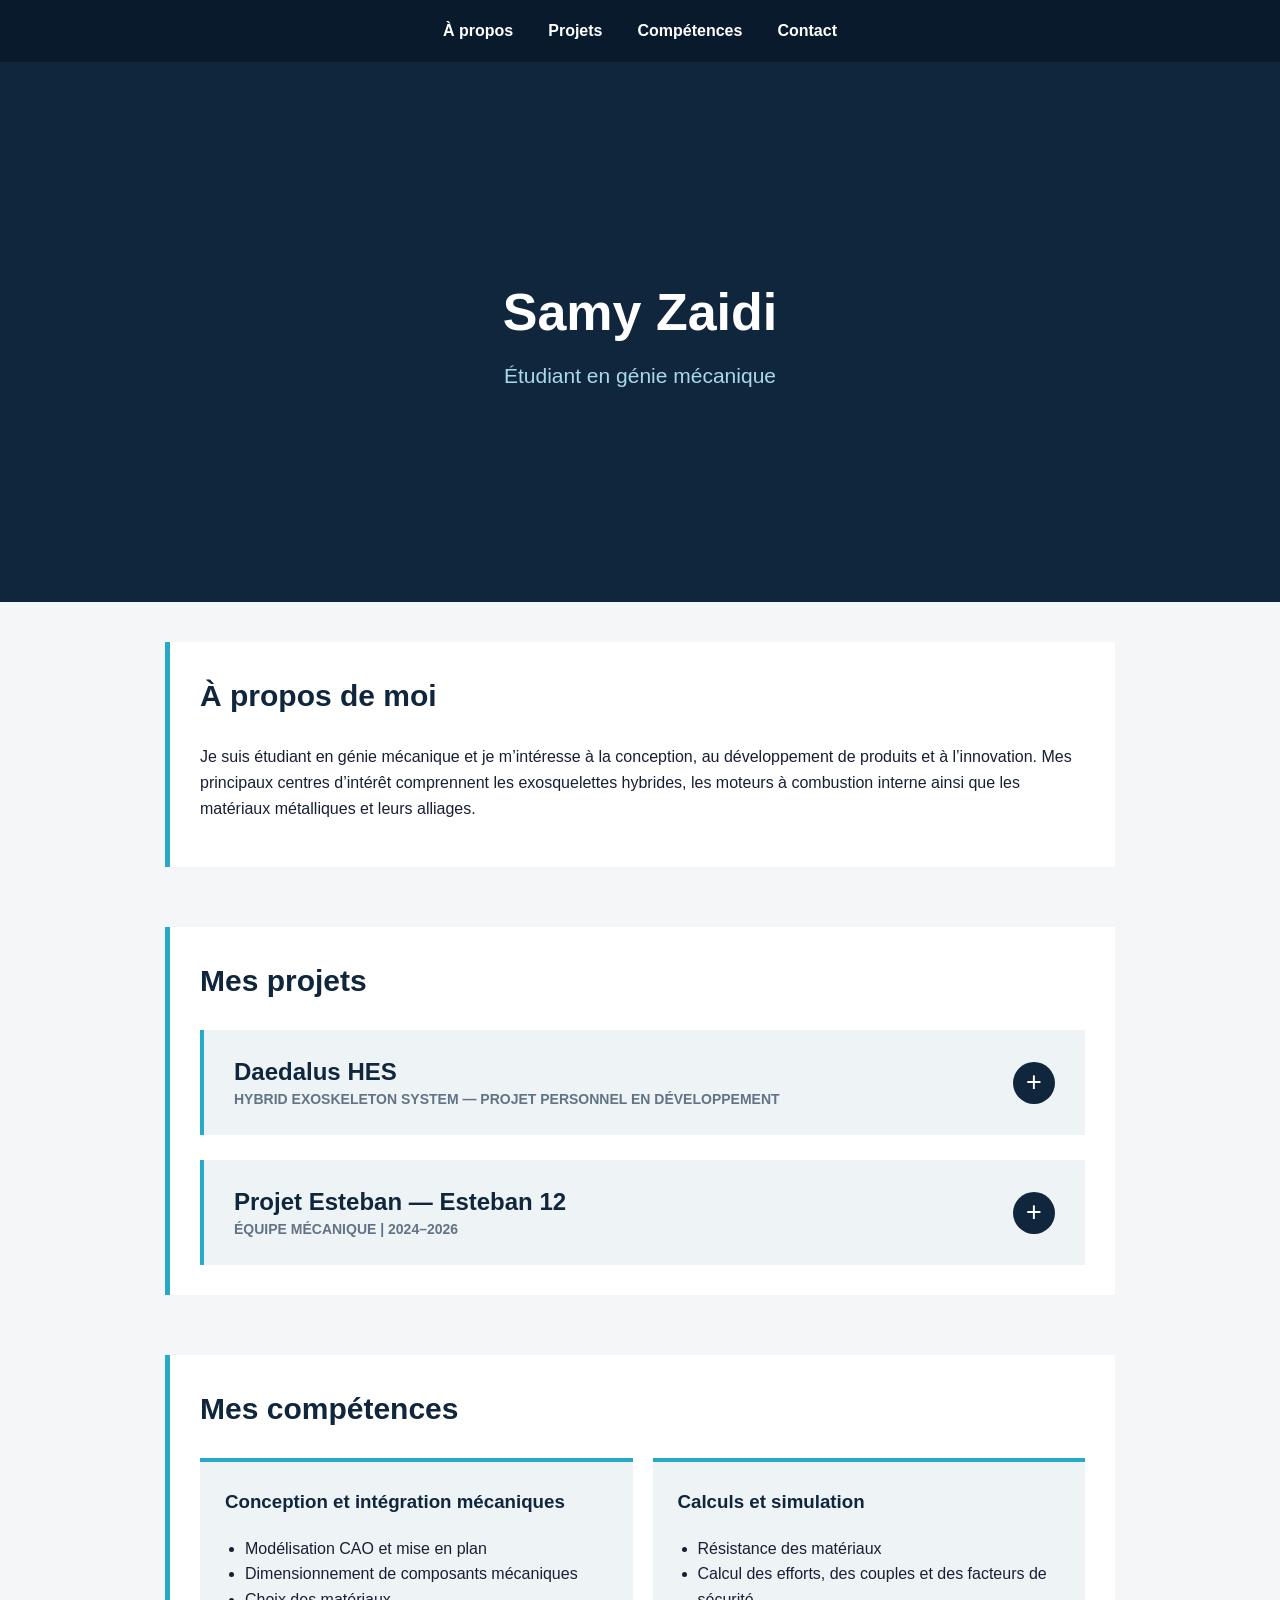
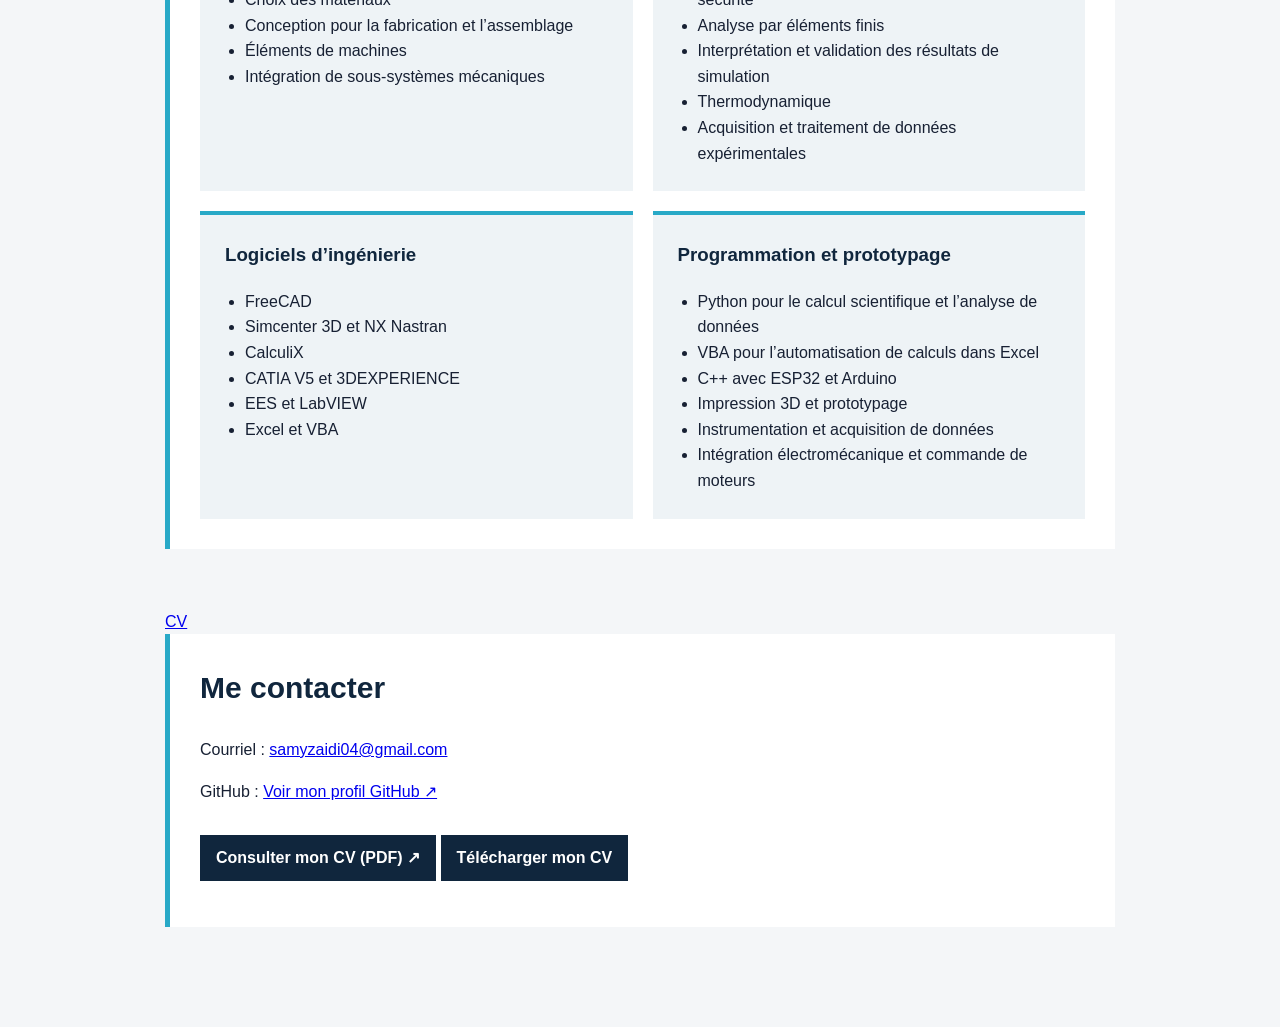
==== commit f2dbbd7f: "Ajout du CV" ====
--- a/index.html
+++ b/index.html
@@ -717,6 +717,14 @@
     </div>
 </section>
 
+        <a
+            href="documents/CV_Samy_Zaidi.pdf"
+            target="_blank"
+            rel="noopener noreferrer"
+        >
+            CV
+        </a>
+
         <!-- Contact -->
 
         <section id="contact">
@@ -739,7 +747,25 @@
                     Voir mon profil GitHub ↗
                 </a>
             </p>
-        </section>
+            <p>
+            <a
+                class="lien-projet"
+                href="documents/CV_Samy_Zaidi.pdf"
+                target="_blank"
+                rel="noopener noreferrer"
+            >
+                Consulter mon CV (PDF) ↗
+            </a>
+
+            <a
+                class="lien-projet"
+                href="documents/CV_Samy_Zaidi.pdf"
+                download
+            >
+                Télécharger mon CV
+            </a>
+        </p>
+    </section>
     </main>
 
 
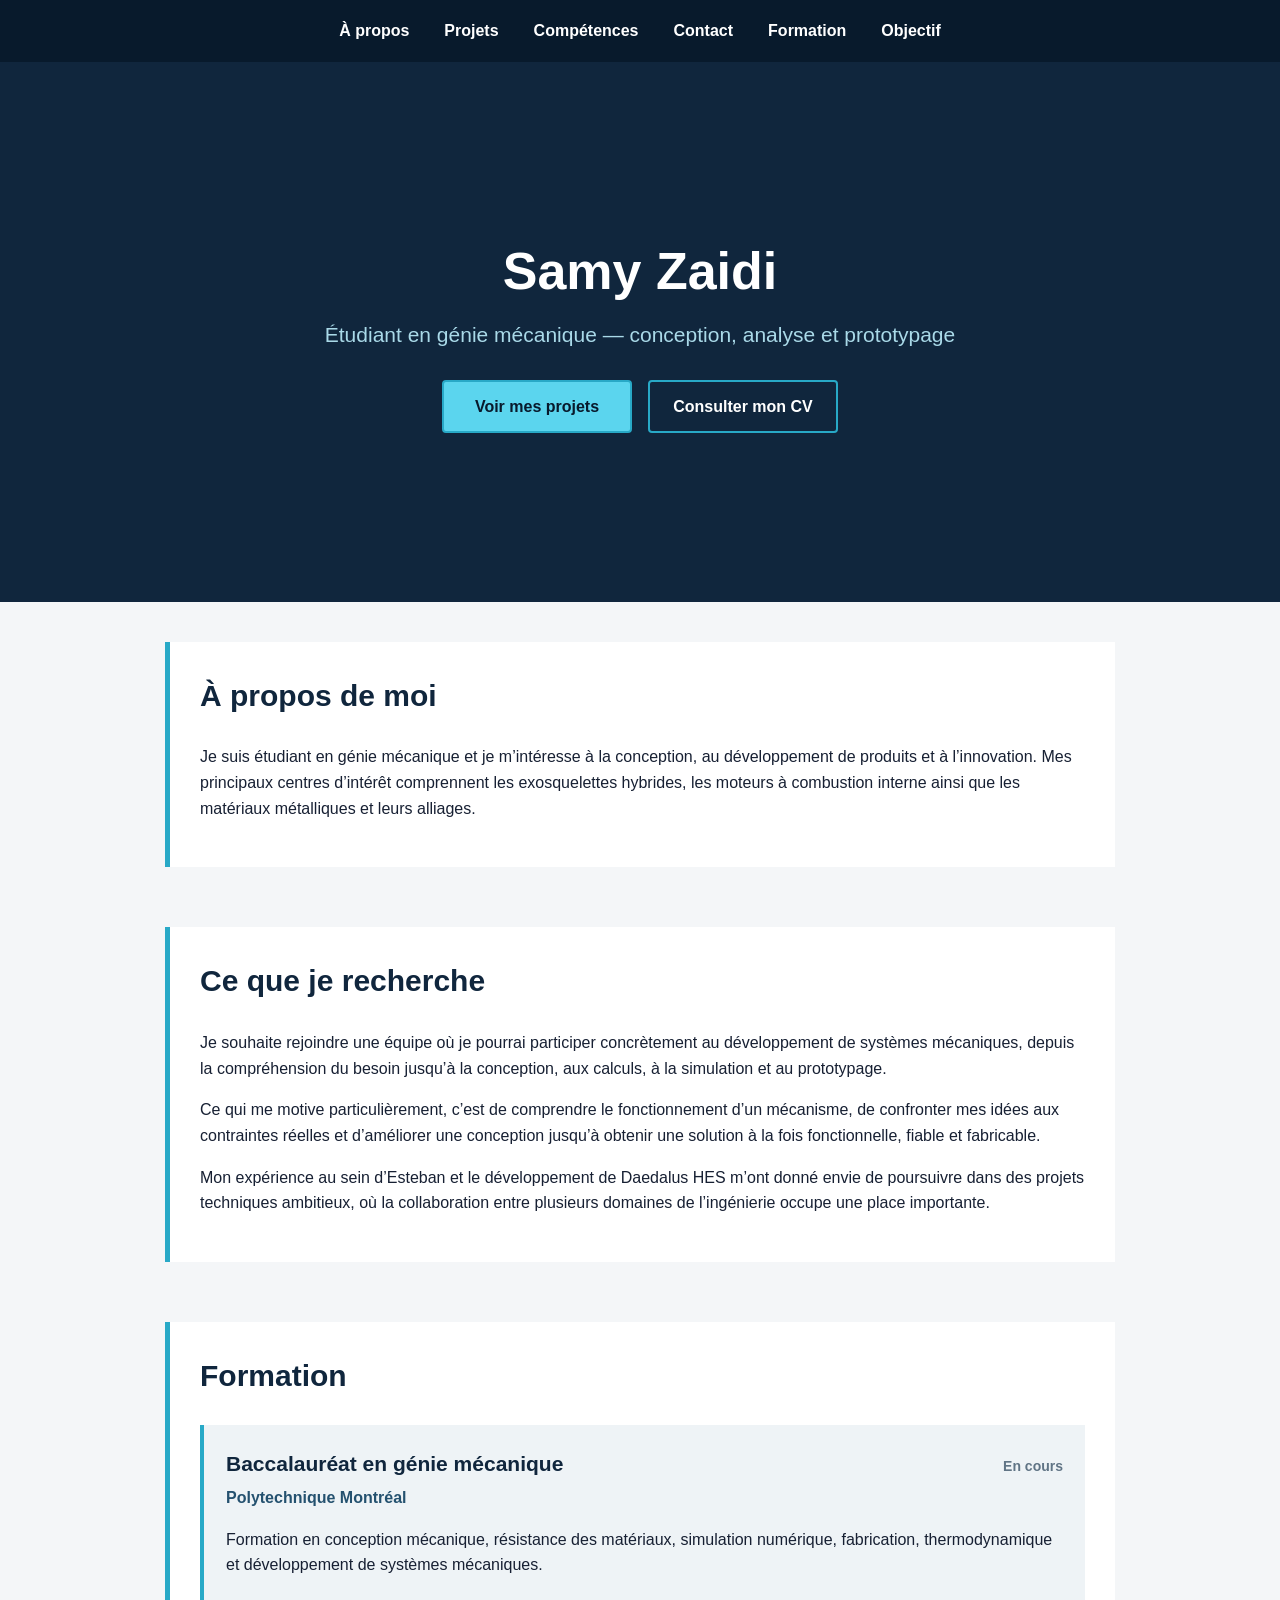
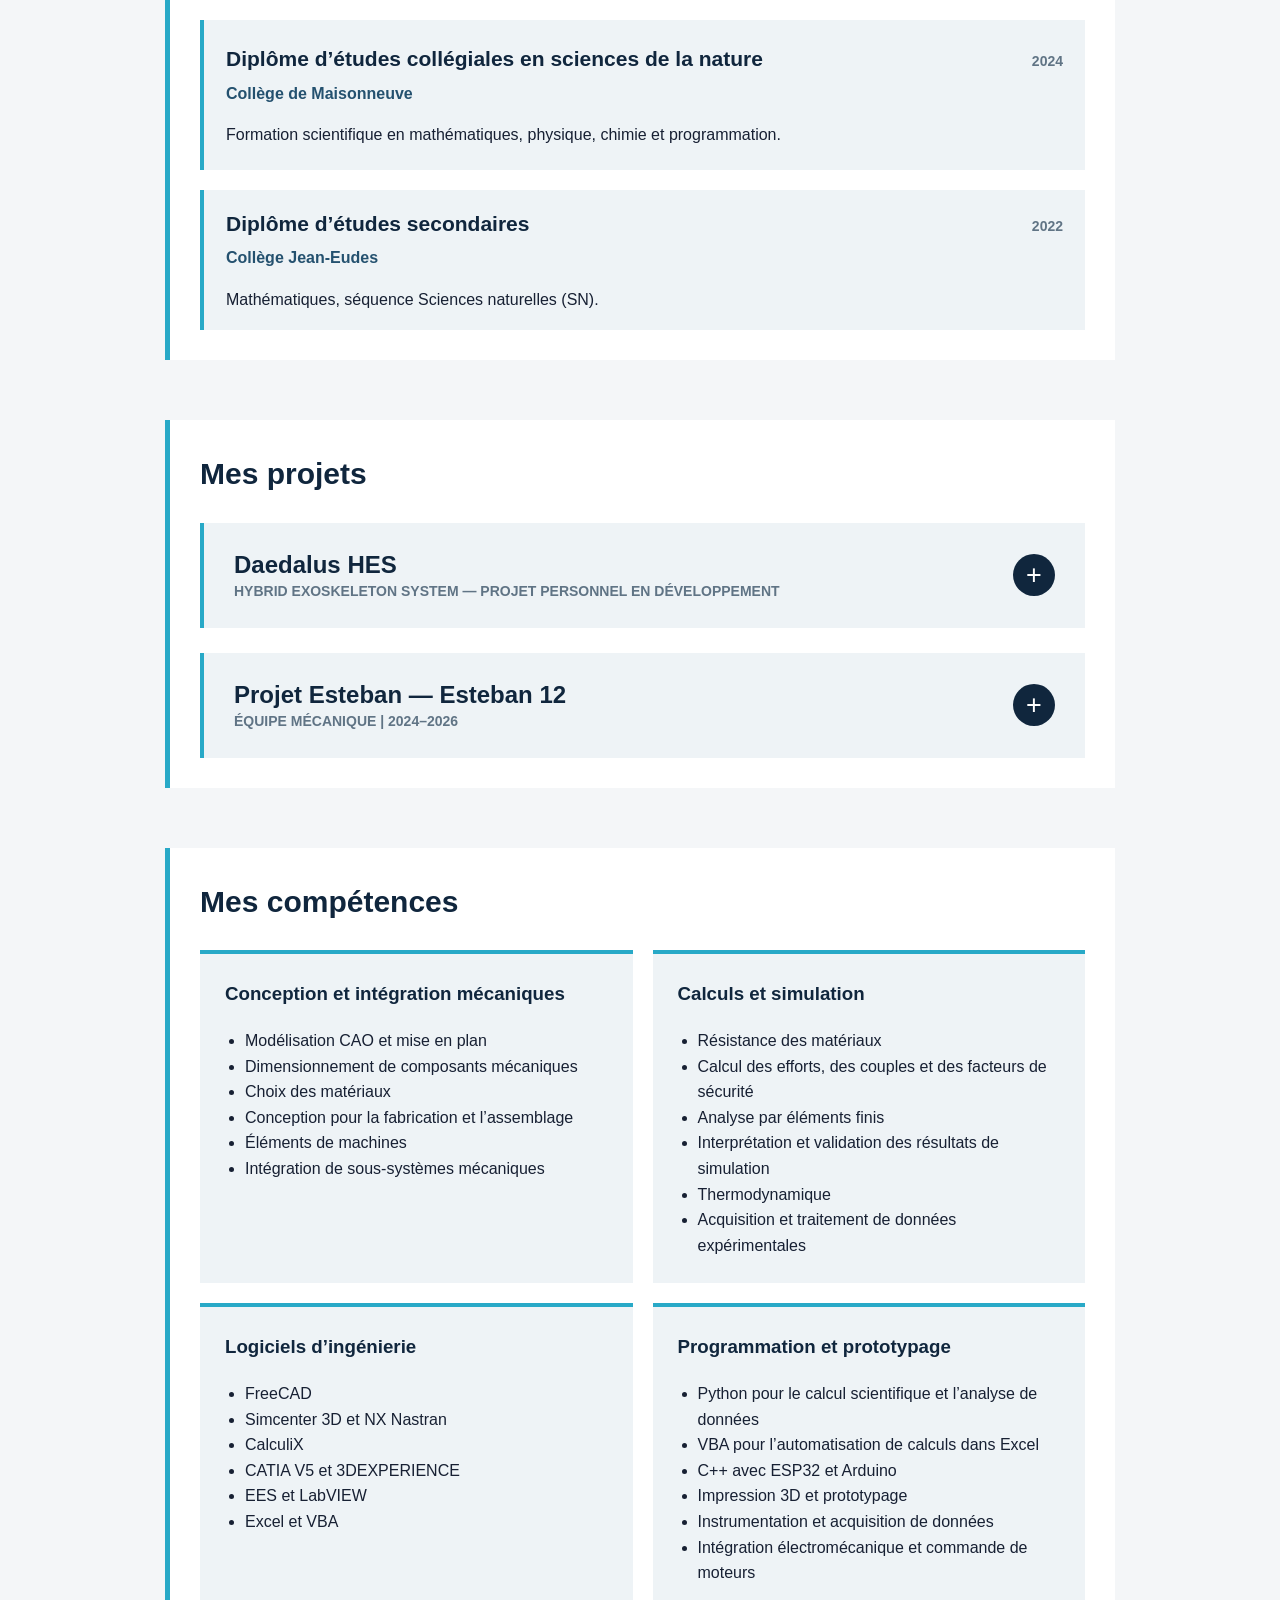
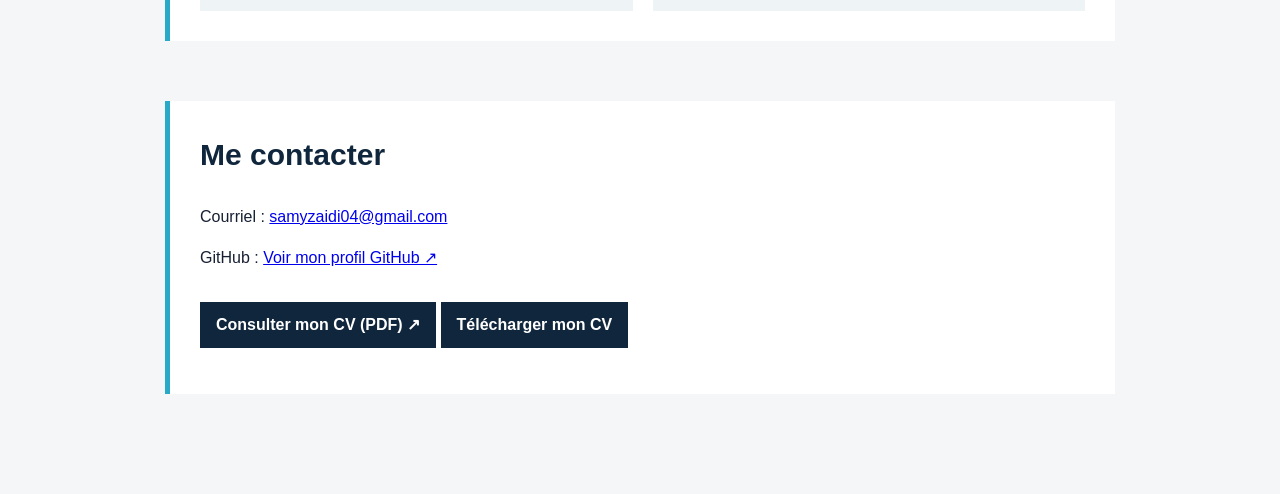
==== commit cc5838a5: "Formations (etudes)" ====
--- a/index.html
+++ b/index.html
@@ -28,6 +28,8 @@
         <a href="#projets">Projets</a>
         <a href="#competences">Compétences</a>
         <a href="#contact">Contact</a>
+        <a href="#formation">Formation</a>
+        <a href="#objectif">Objectif</a>
     </nav>
 
 
@@ -35,7 +37,22 @@
 
     <header>
         <h1>Samy Zaidi</h1>
-        <p>Étudiant en génie mécanique</p>
+        <p>Étudiant en génie mécanique — conception, analyse et prototypage</p>
+
+        <div class="actions-accueil">
+            <a class="bouton-accueil bouton-principal" href="#projets">
+                Voir mes projets
+            </a>
+
+            <a
+                class="bouton-accueil bouton-secondaire"
+                href="documents/CV_Samy_Zaidi.pdf"
+                target="_blank"
+                rel="noopener noreferrer"
+            >
+                Consulter mon CV
+            </a>
+        </div>
     </header>
 
 
@@ -56,6 +73,84 @@
             </p>
         </section>
 
+        <section id="objectif">
+            <h2>Ce que je recherche</h2>
+
+            <p>
+                Je souhaite rejoindre une équipe où je pourrai participer concrètement
+                au développement de systèmes mécaniques, depuis la compréhension du
+                besoin jusqu’à la conception, aux calculs, à la simulation et au
+                prototypage.
+            </p>
+
+            <p>
+                Ce qui me motive particulièrement, c’est de comprendre le fonctionnement
+                d’un mécanisme, de confronter mes idées aux contraintes réelles et
+                d’améliorer une conception jusqu’à obtenir une solution à la fois
+                fonctionnelle, fiable et fabricable.
+            </p>
+
+            <p>
+                Mon expérience au sein d’Esteban et le développement de Daedalus HES
+                m’ont donné envie de poursuivre dans des projets techniques ambitieux,
+                où la collaboration entre plusieurs domaines de l’ingénierie occupe une
+                place importante.
+            </p>
+        </section>
+
+            <section id="formation">
+        <h2>Formation</h2>
+
+        <div class="liste-formations">
+            <article class="formation">
+                <div class="formation-entete">
+                    <h3>Baccalauréat en génie mécanique</h3>
+                    <span>En cours</span>
+                </div>
+
+                <p class="etablissement">
+                    Polytechnique Montréal
+                </p>
+
+                <p>
+                    Formation en conception mécanique, résistance des matériaux,
+                    simulation numérique, fabrication, thermodynamique et
+                    développement de systèmes mécaniques.
+                </p>
+            </article>
+
+            <article class="formation">
+                <div class="formation-entete">
+                    <h3>Diplôme d’études collégiales en sciences de la nature</h3>
+                    <span>2024</span>
+                </div>
+
+                <p class="etablissement">
+                    Collège de Maisonneuve
+                </p>
+
+                <p>
+                    Formation scientifique en mathématiques, physique, chimie
+                    et programmation.
+                </p>
+            </article>
+
+            <article class="formation formation-secondaire">
+                <div class="formation-entete">
+                    <h3>Diplôme d’études secondaires</h3>
+                    <span>2022</span>
+                </div>
+
+                <p class="etablissement">
+                    Collège Jean-Eudes
+                </p>
+
+                <p>
+                    Mathématiques, séquence Sciences naturelles (SN).
+                </p>
+            </article>
+        </div>
+    </section>
 
         <!-- Projets -->
 
@@ -212,6 +307,12 @@
                 </summary>
 
                 <div class="contenu-projet">
+                    <ul class="resume-technique">
+                        <li><strong>Rôle :</strong> Membre de l’équipe mécanique</li>
+                        <li><strong>Contributions :</strong> frein de stationnement, trailing arm et drag rod</li>
+                        <li><strong>Outils :</strong> CAO, calculs mécaniques, simulation et Python</li>
+                        <li><strong>Contexte :</strong> collaboration avec les équipes mécanique et électrique</li>
+                    </ul>
 
                     <h4>Le projet</h4>
 
@@ -606,9 +707,6 @@
 
         </section>
 
-
-        <!-- Compétences -->
-
 <!-- Compétences -->
 
 <section id="competences">
@@ -716,14 +814,6 @@
 
     </div>
 </section>
-
-        <a
-            href="documents/CV_Samy_Zaidi.pdf"
-            target="_blank"
-            rel="noopener noreferrer"
-        >
-            CV
-        </a>
 
         <!-- Contact -->
 
--- a/styles.css
+++ b/styles.css
@@ -1374,4 +1374,146 @@
         font-size: 12px;
         line-height: 1.35;
     }
+}
+
+/* Boutons de la page d’accueil */
+
+.actions-accueil {
+    display: flex;
+    justify-content: center;
+    flex-wrap: wrap;
+    gap: 16px;
+
+    margin-top: 28px;
+}
+
+.bouton-accueil {
+    display: inline-flex;
+    justify-content: center;
+    align-items: center;
+
+    min-width: 190px;
+    padding: 12px 22px;
+
+    font-size: 16px;
+    font-weight: bold;
+    text-decoration: none;
+
+    border: 2px solid #28a9c7;
+    border-radius: 4px;
+
+    transition:
+        color 0.2s ease,
+        background-color 0.2s ease,
+        transform 0.2s ease;
+}
+
+/* Bouton principal */
+
+.bouton-principal {
+    color: #081a2c;
+    background-color: #5bd5ee;
+}
+
+/* Bouton du CV */
+
+.bouton-secondaire {
+    color: white;
+    background-color: transparent;
+}
+
+/* Effets au survol et au clavier */
+
+.bouton-accueil:hover,
+.bouton-accueil:focus-visible {
+    transform: translateY(-2px);
+}
+
+.bouton-principal:hover,
+.bouton-principal:focus-visible {
+    background-color: white;
+}
+
+.bouton-secondaire:hover,
+.bouton-secondaire:focus-visible {
+    color: #081a2c;
+    background-color: #5bd5ee;
+}
+
+.bouton-accueil:focus-visible {
+    outline: 3px solid white;
+    outline-offset: 3px;
+}
+
+/* Adaptation mobile */
+
+@media (max-width: 500px) {
+    .actions-accueil {
+        width: 100%;
+        flex-direction: column;
+        align-items: center;
+    }
+
+    .bouton-accueil {
+        width: 100%;
+        max-width: 280px;
+    }
+}
+
+/* Section Formation */
+
+.liste-formations {
+    display: grid;
+    gap: 20px;
+}
+
+.formation {
+    padding: 22px;
+
+    background-color: #eef3f6;
+    border-left: 4px solid #28a9c7;
+}
+
+.formation-entete {
+    display: flex;
+    justify-content: space-between;
+    align-items: baseline;
+    gap: 20px;
+}
+
+.formation h3 {
+    margin: 0;
+    color: #10263d;
+    font-size: 21px;
+}
+
+.formation-entete span {
+    flex-shrink: 0;
+
+    color: #607485;
+    font-size: 14px;
+    font-weight: bold;
+}
+
+.formation .etablissement {
+    margin: 5px 0 12px;
+    color: #24516f;
+    font-weight: bold;
+}
+
+.formation p:last-child {
+    margin-bottom: 0;
+}
+
+.formation-secondaire {
+    padding-top: 17px;
+    padding-bottom: 17px;
+}
+
+@media (max-width: 700px) {
+    .formation-entete {
+        flex-direction: column;
+        align-items: flex-start;
+        gap: 4px;
+    }
 }
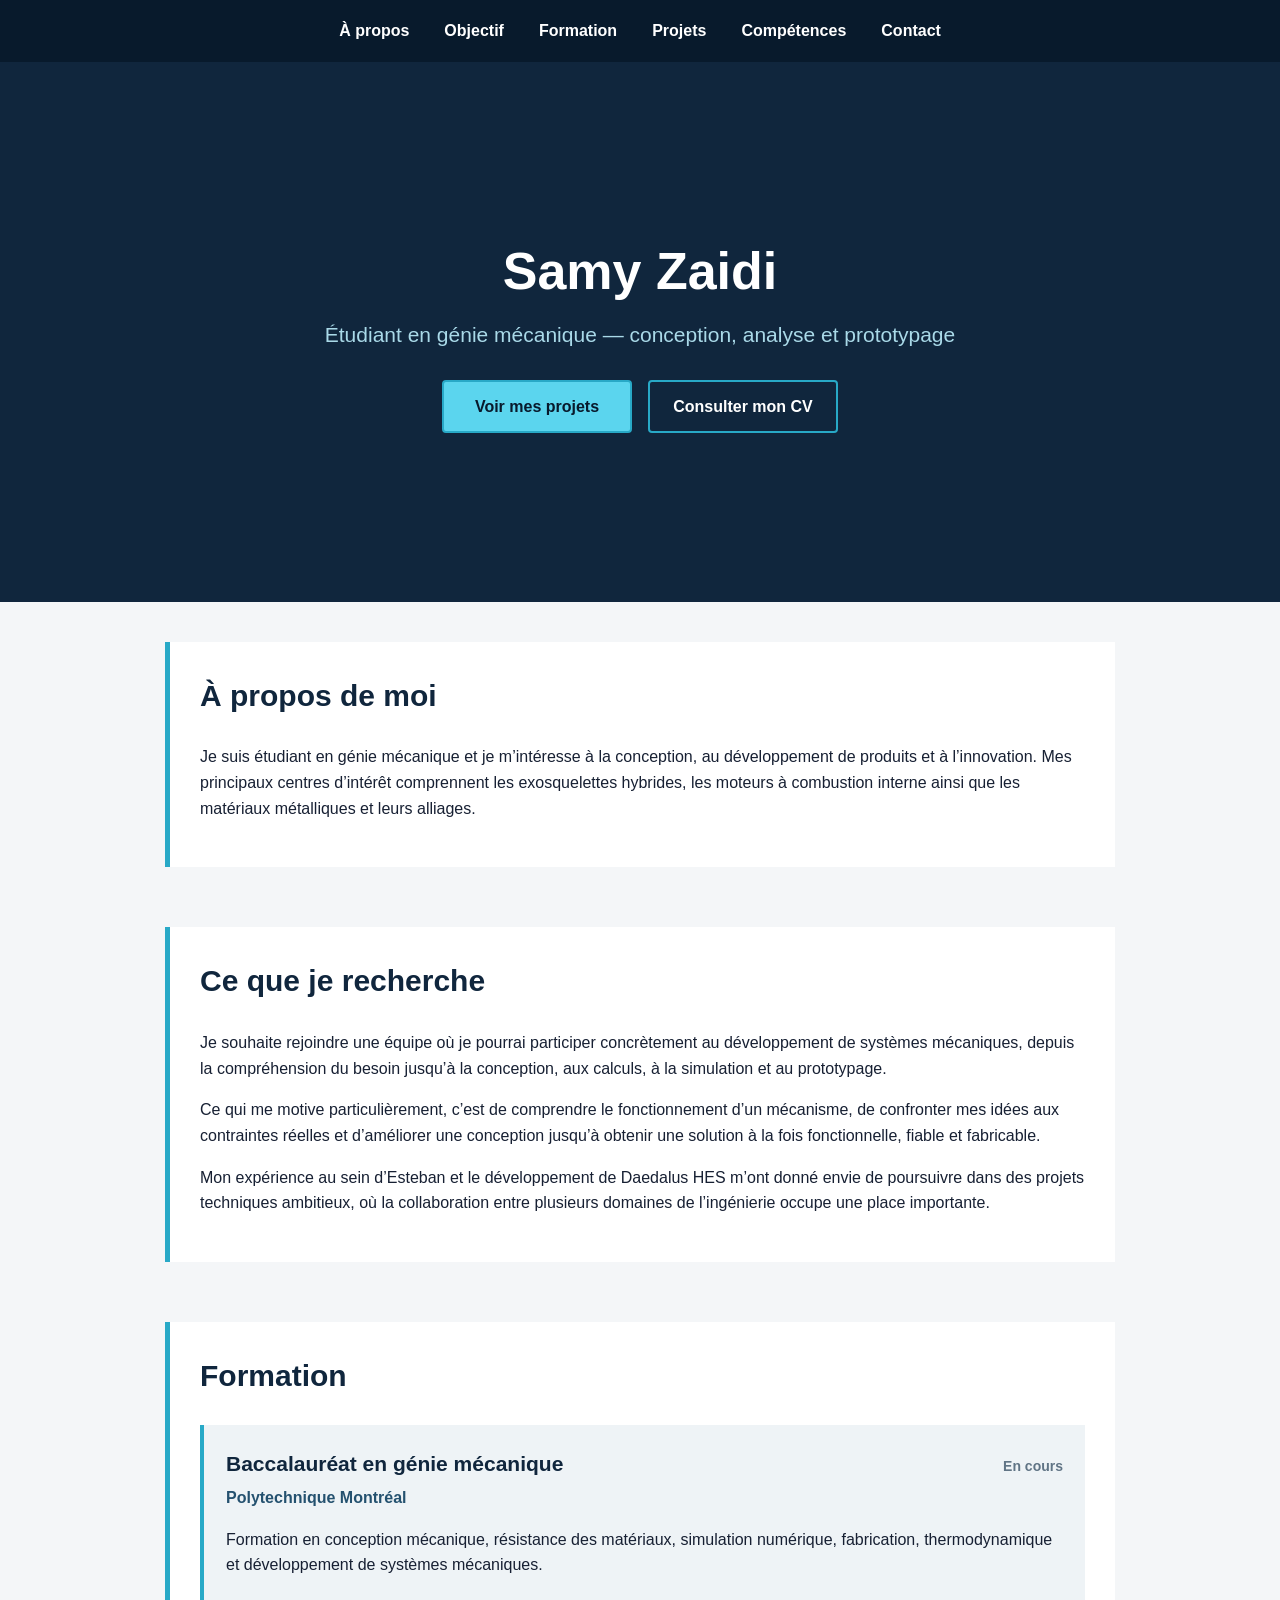
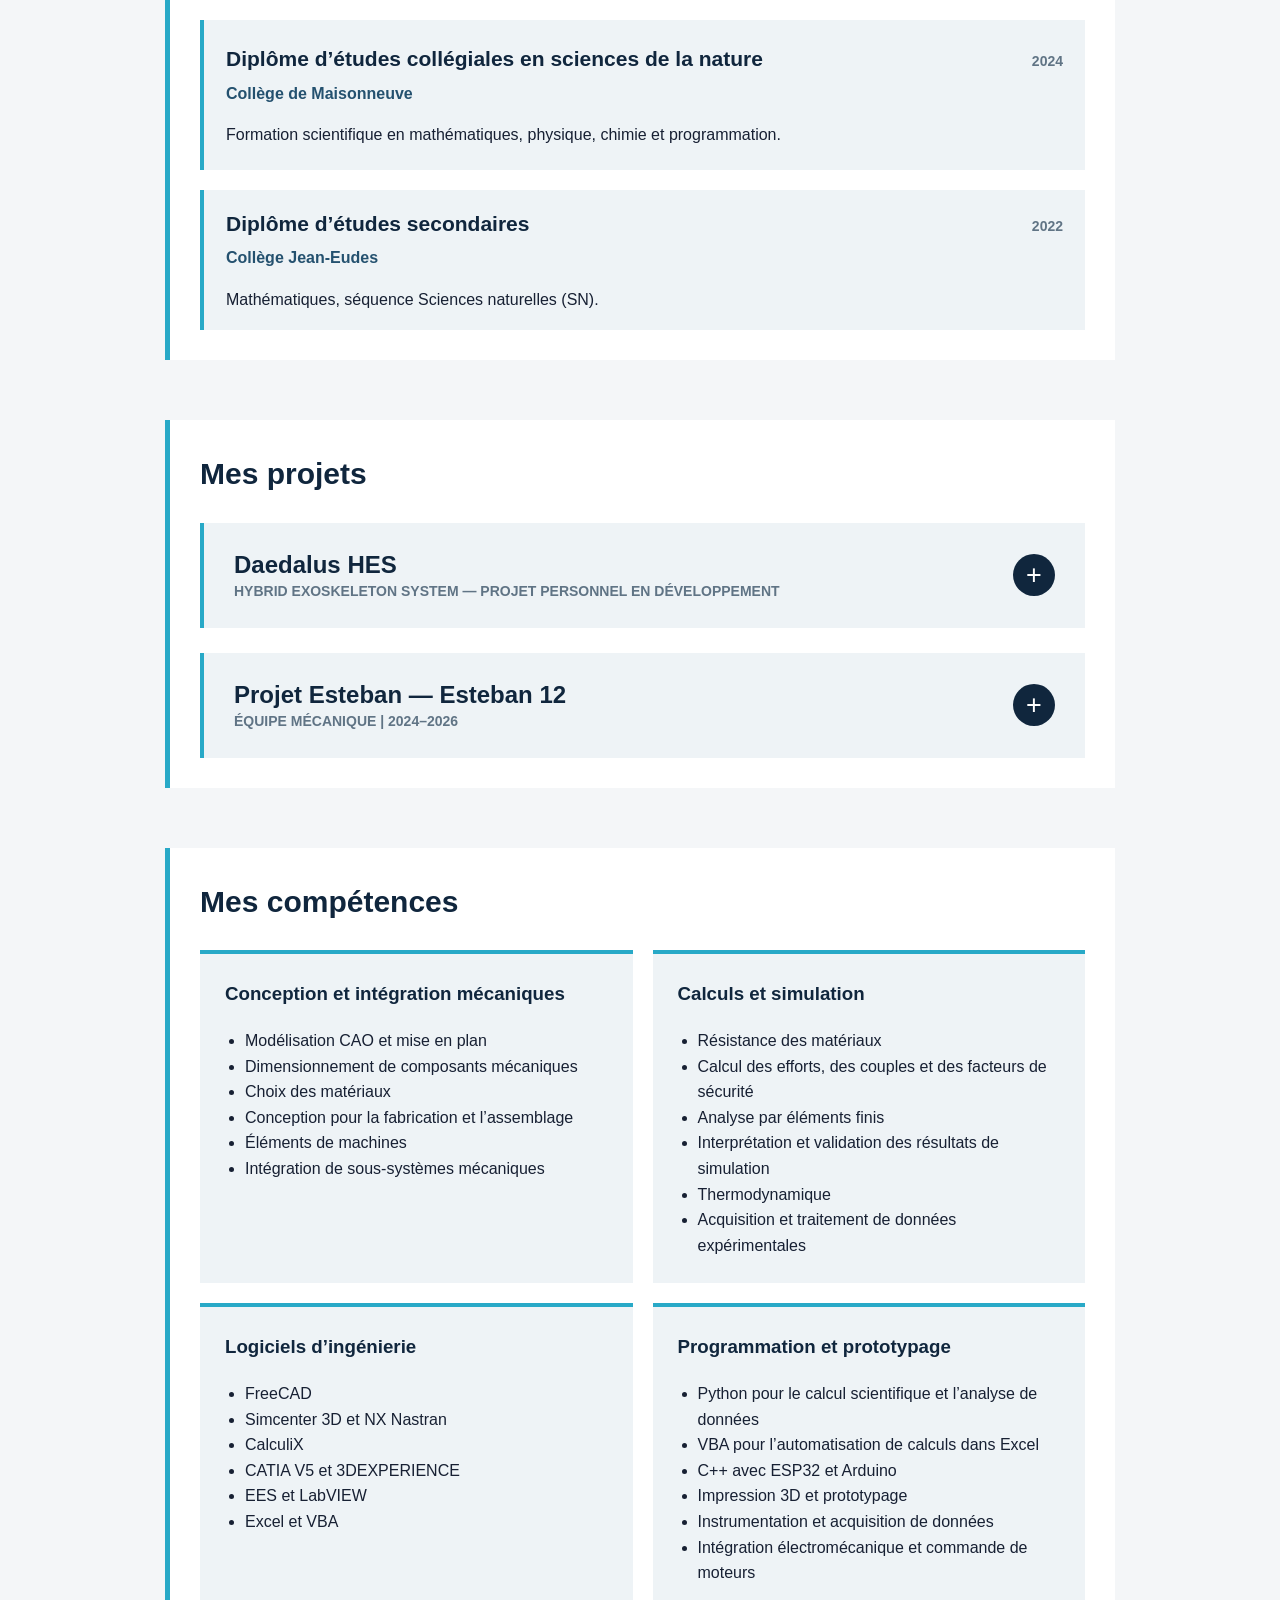
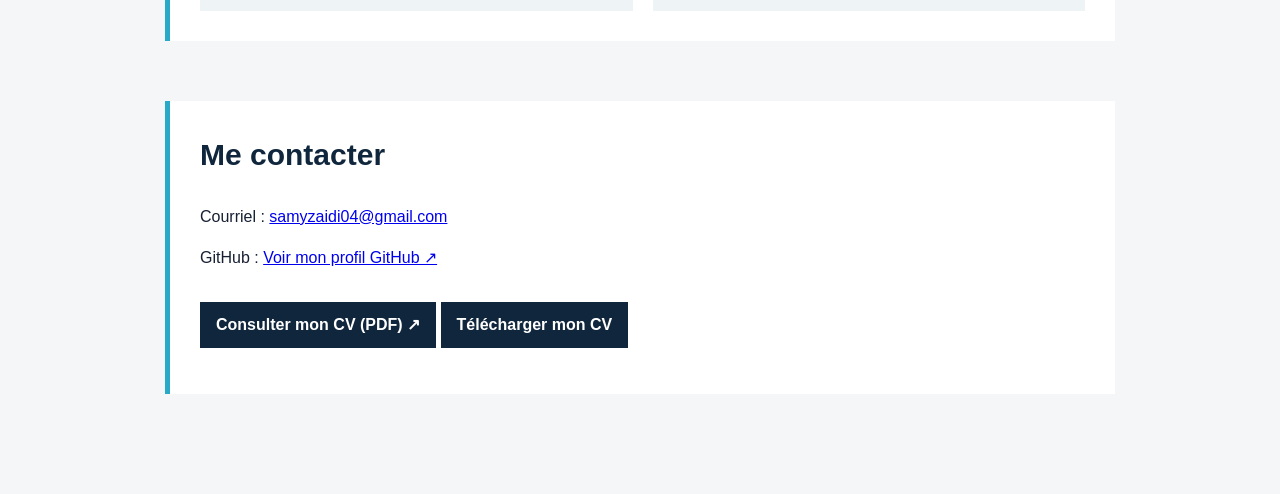
==== commit 4982b6ca: "Correction navigation" ====
--- a/index.html
+++ b/index.html
@@ -25,11 +25,11 @@
 
     <nav aria-label="Navigation principale">
         <a href="#apropos">À propos</a>
+        <a href="#objectif">Objectif</a>
+        <a href="#formation">Formation</a>
         <a href="#projets">Projets</a>
         <a href="#competences">Compétences</a>
         <a href="#contact">Contact</a>
-        <a href="#formation">Formation</a>
-        <a href="#objectif">Objectif</a>
     </nav>
 
 
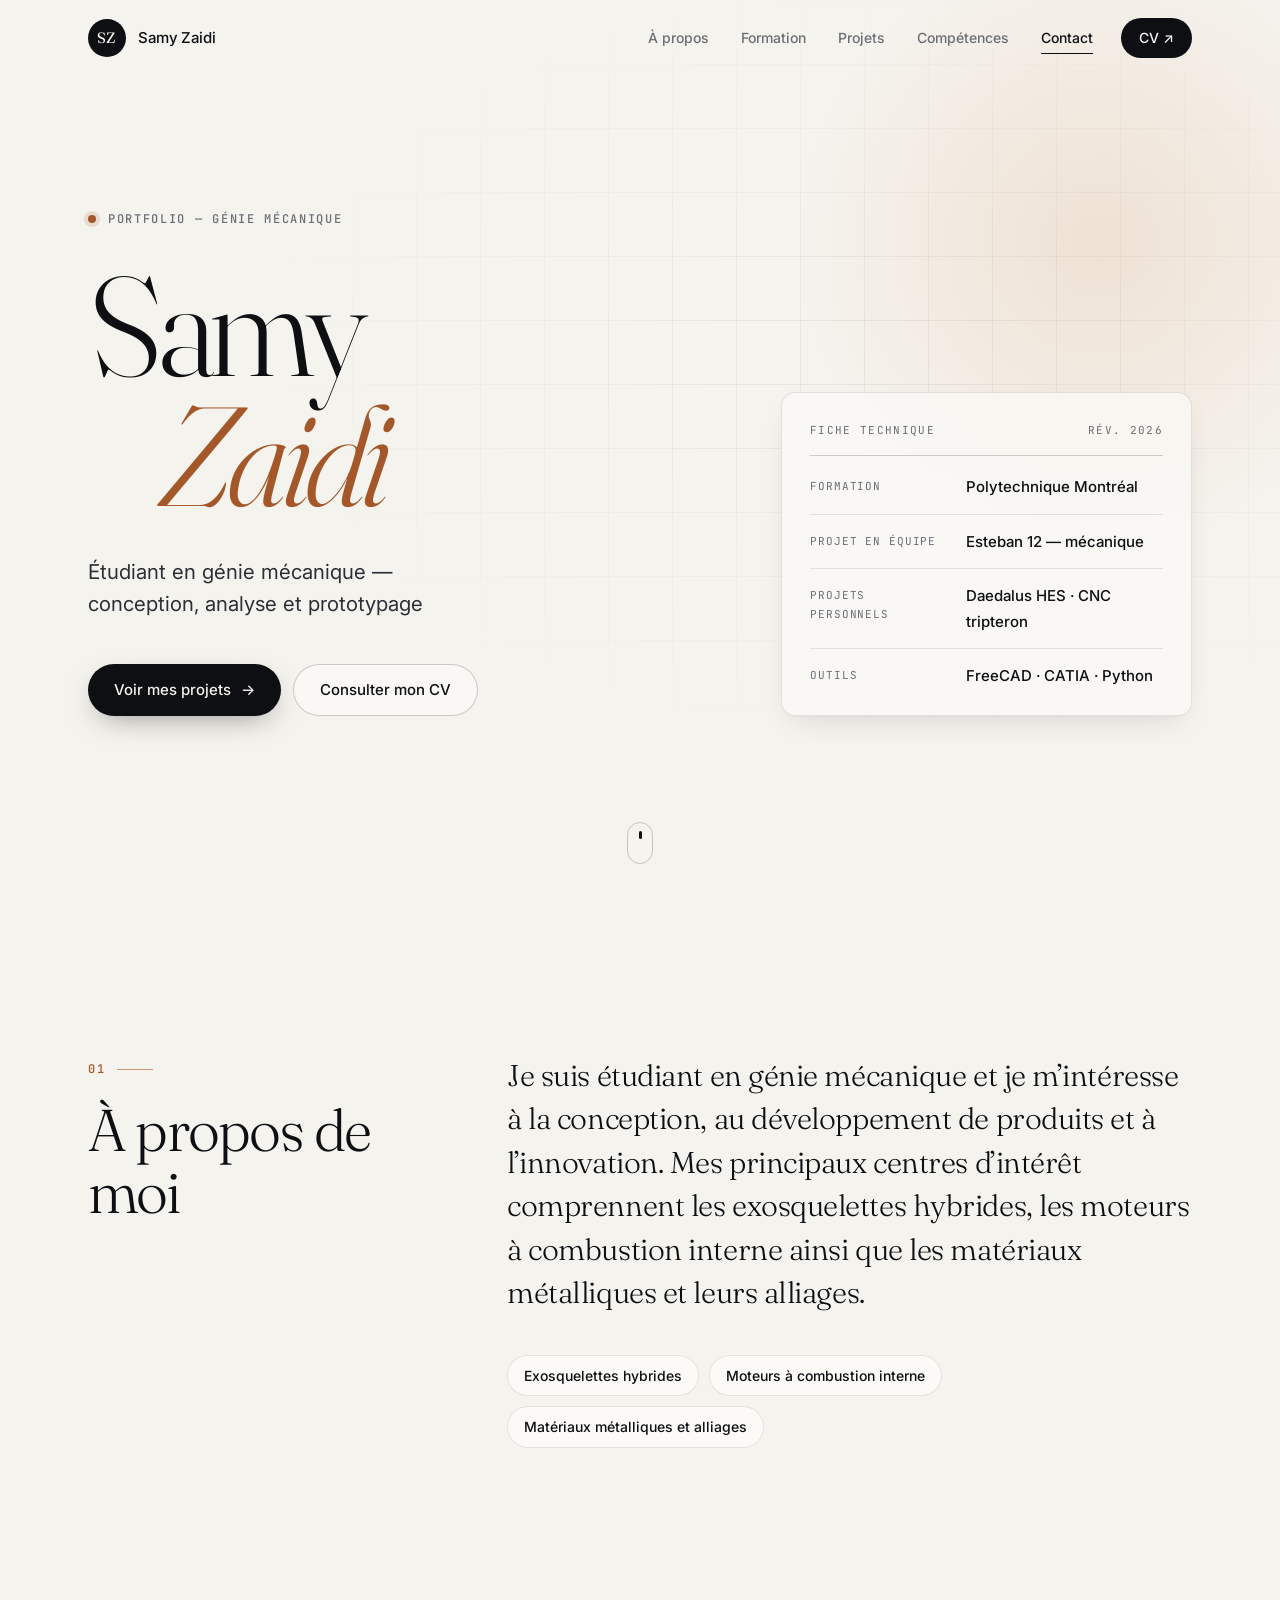
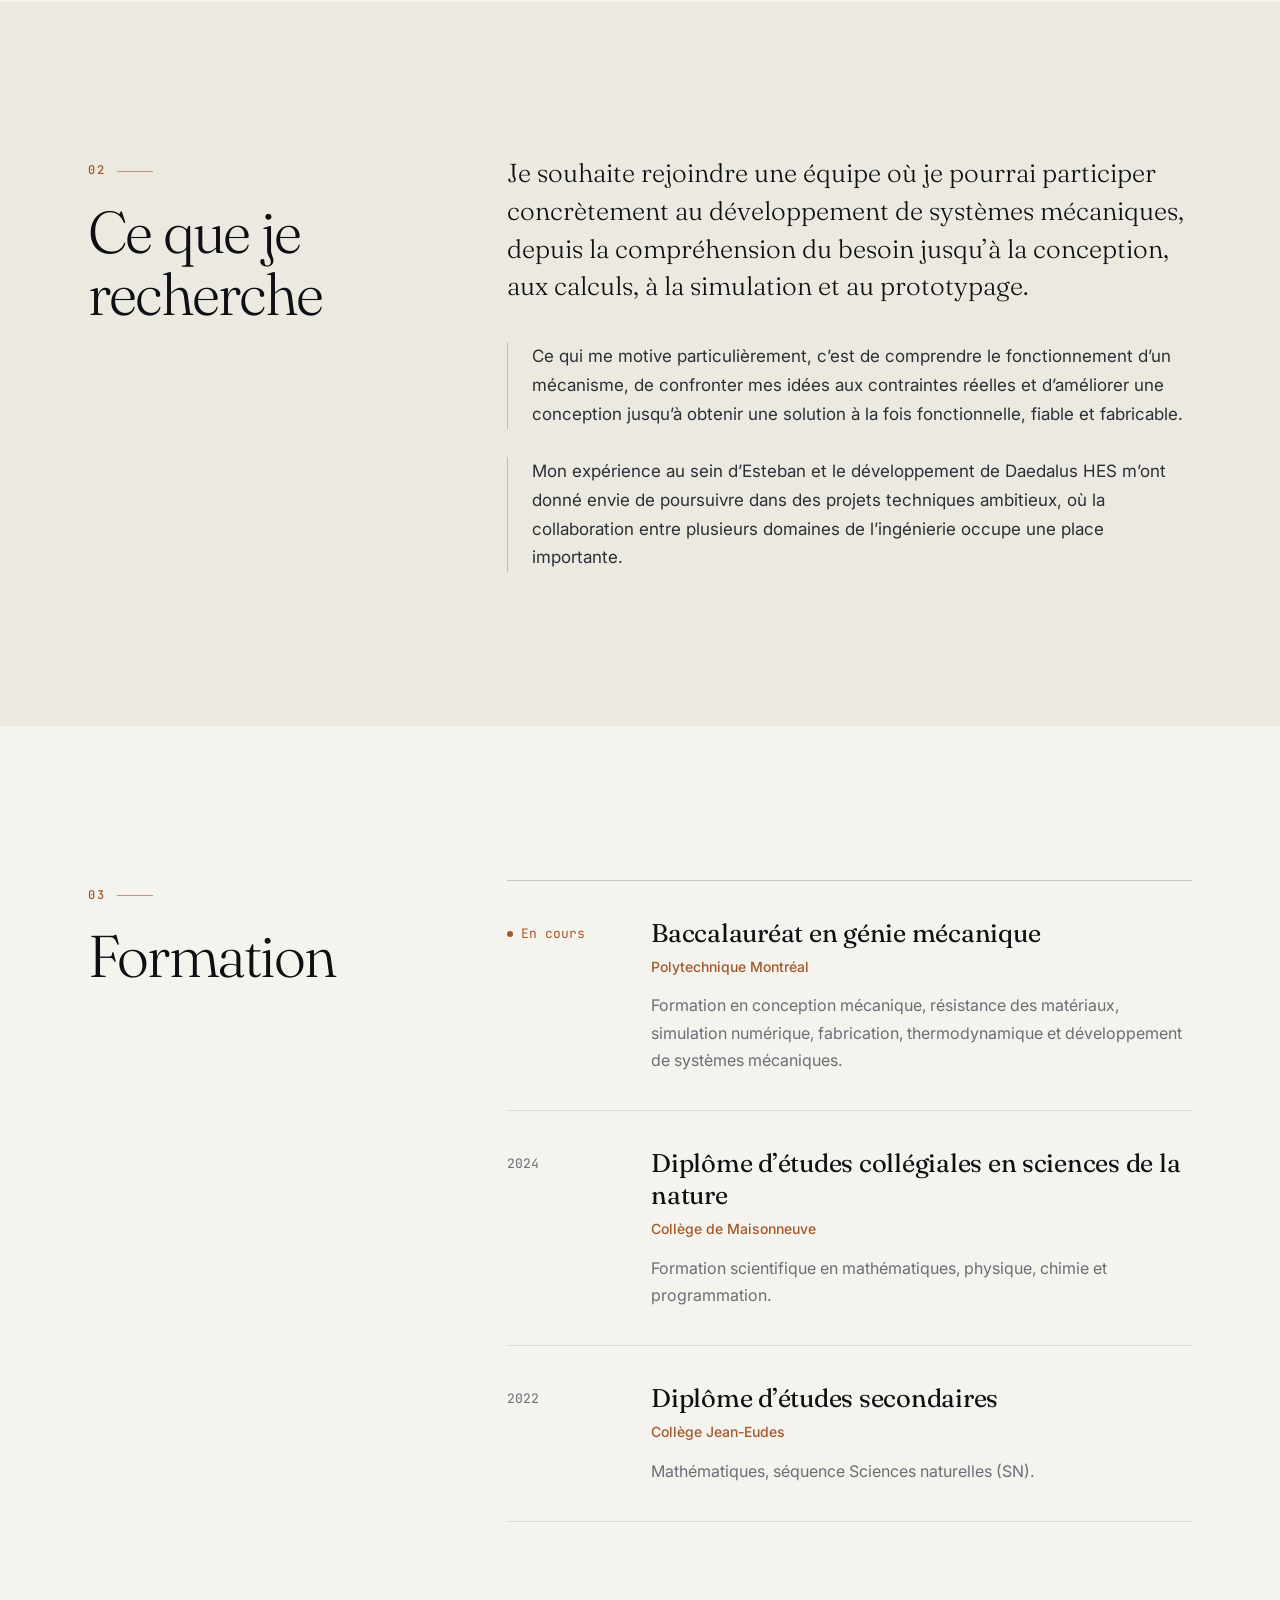
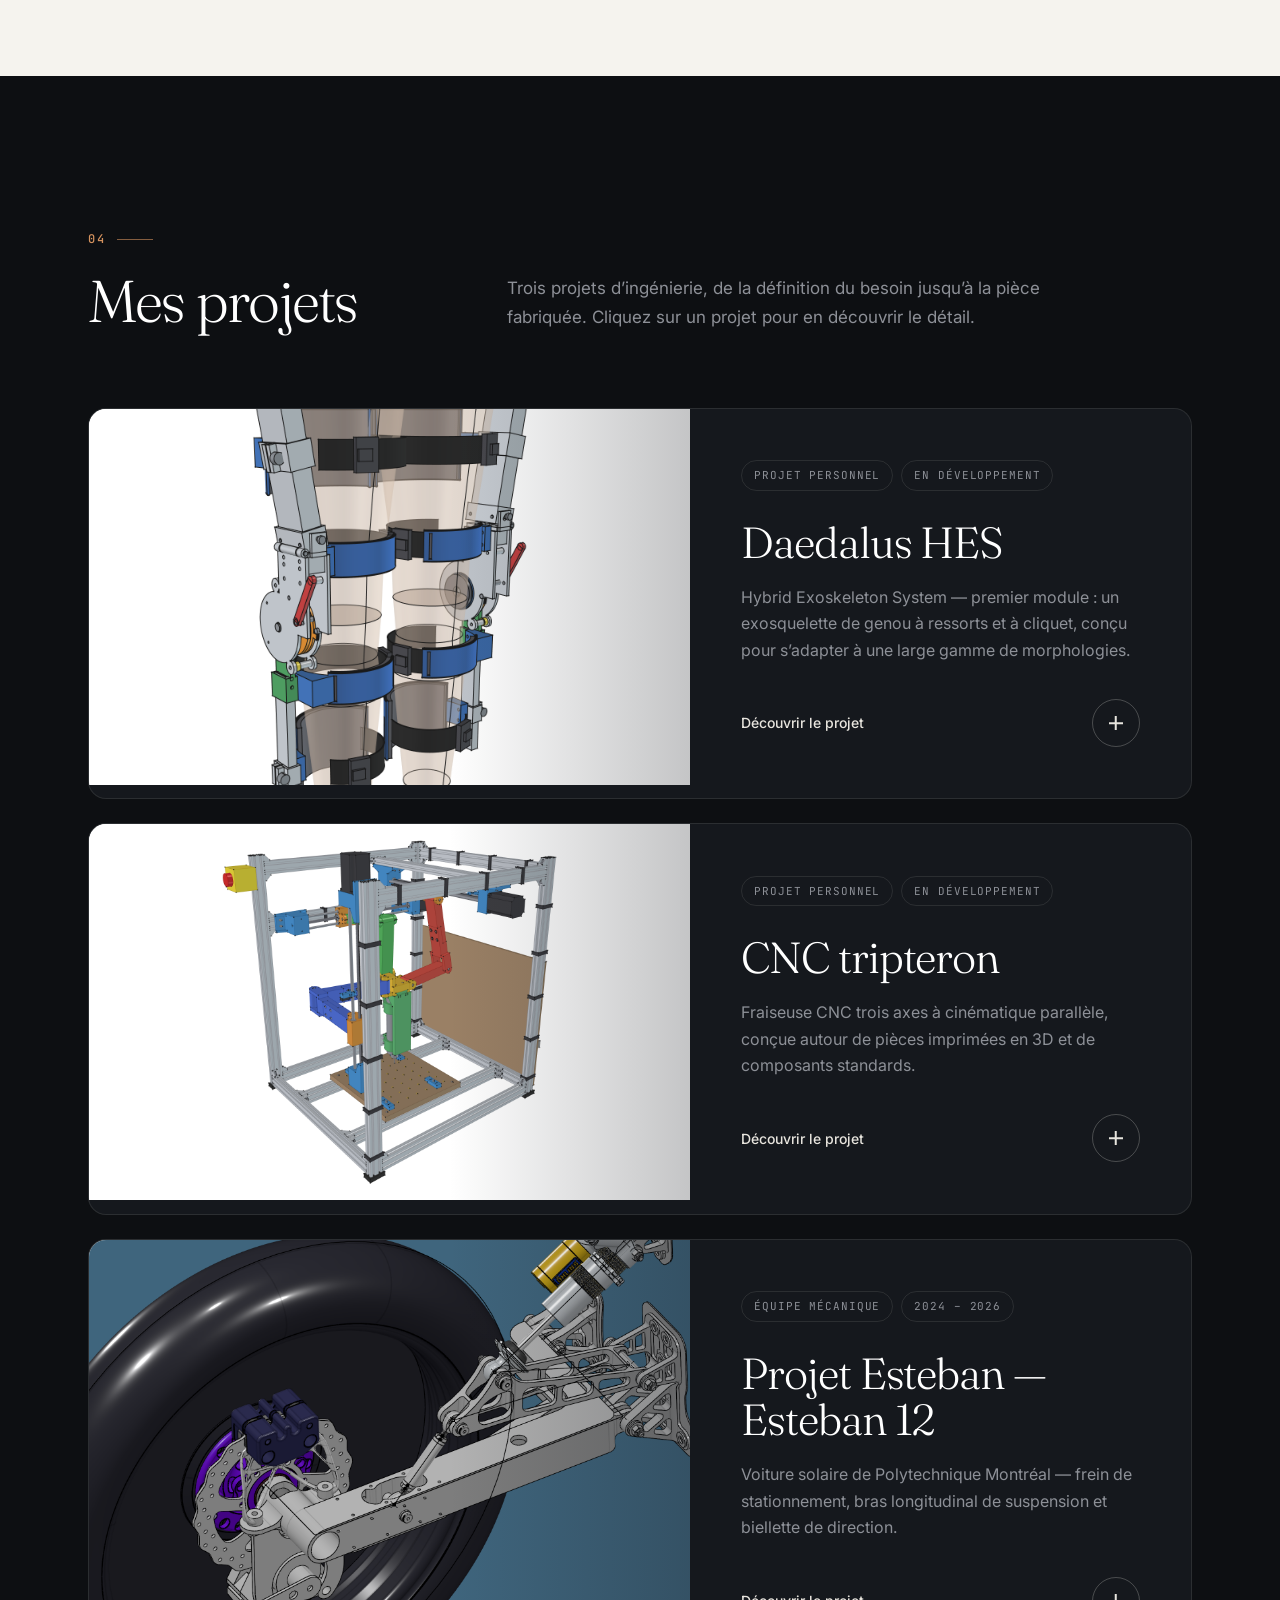
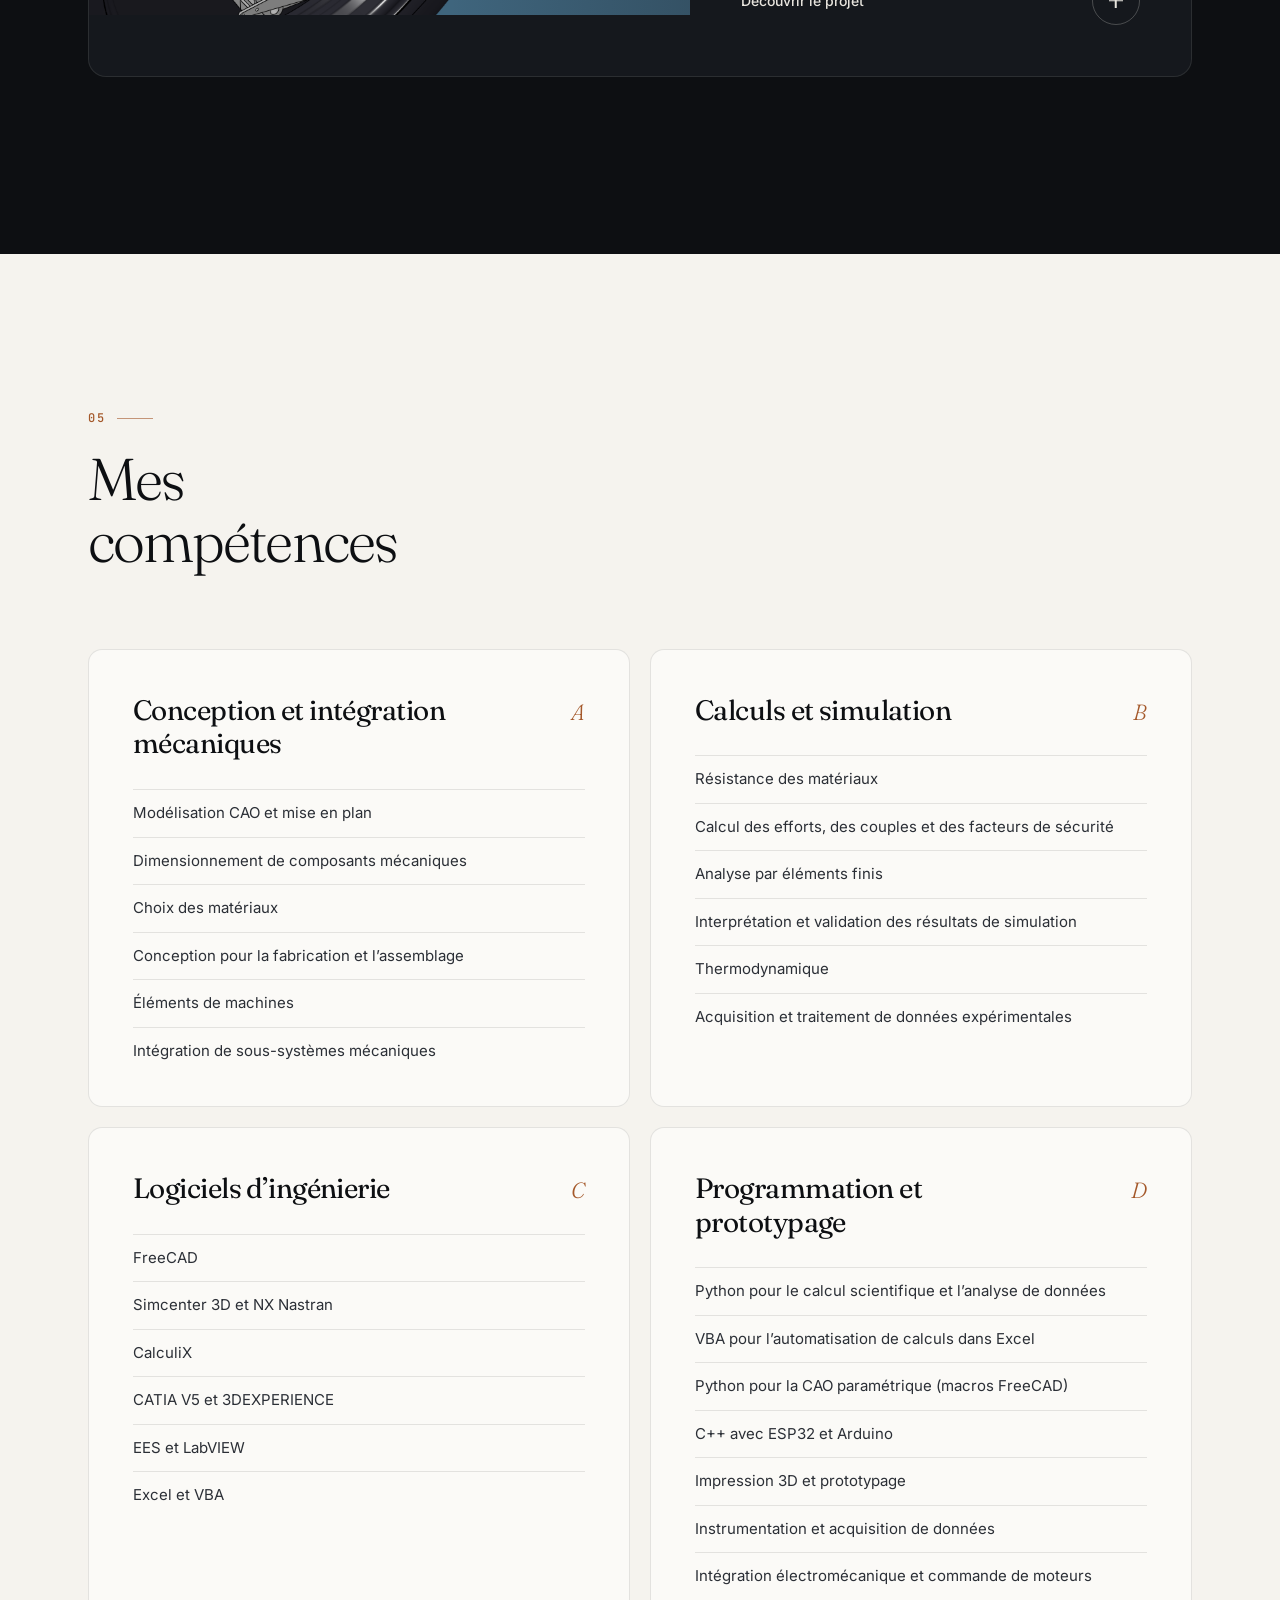
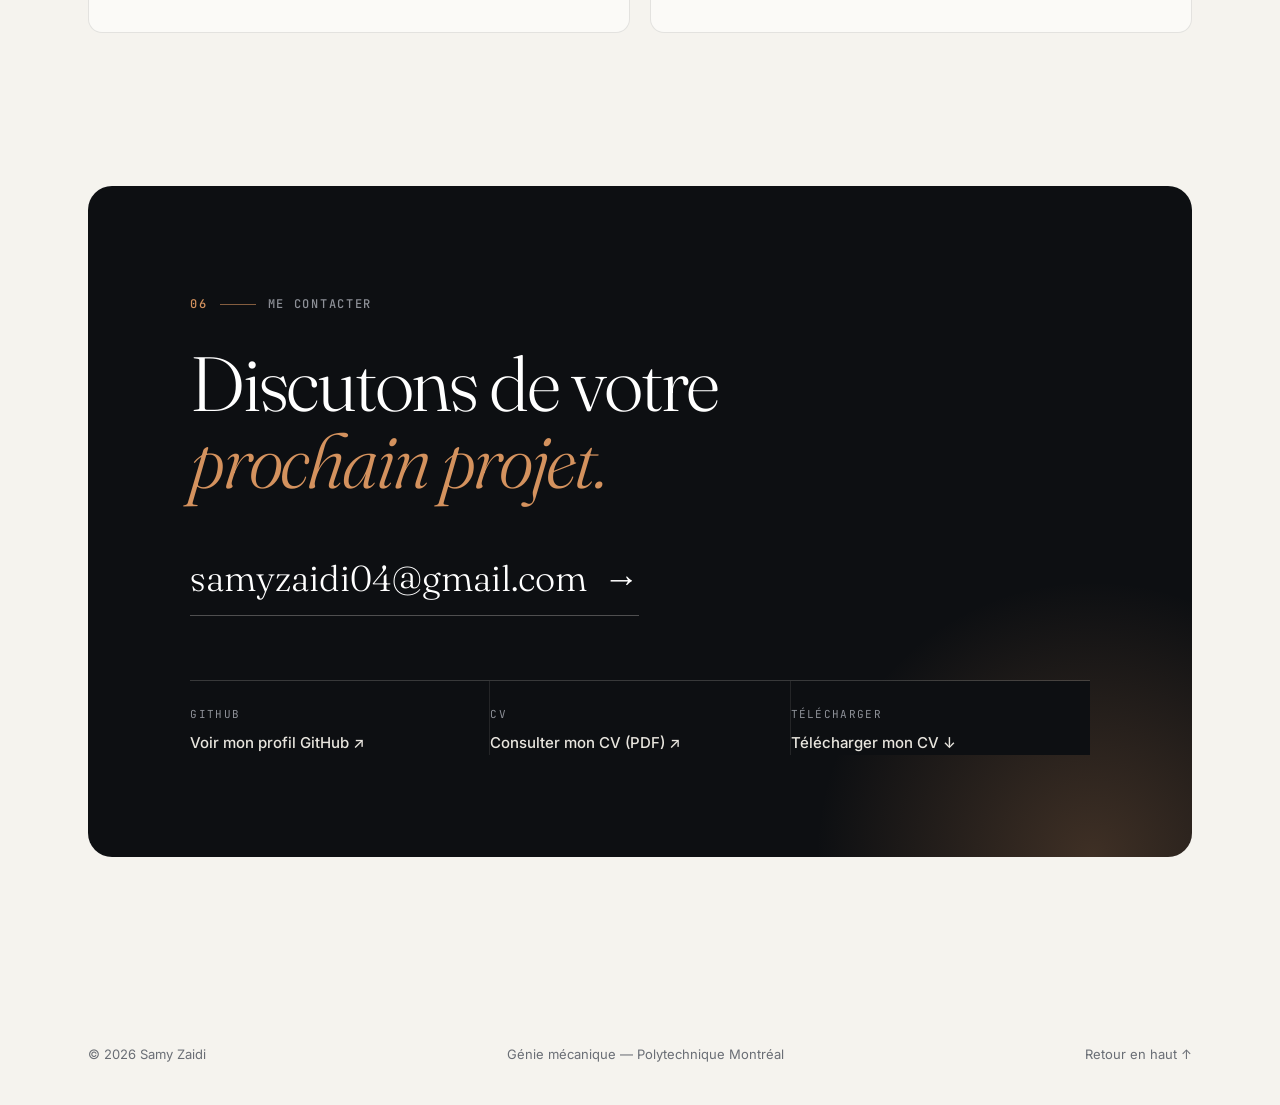
==== commit da9759ac: "Refonte du design, ajout des projets Exo et CNC, nouveau CV - Nouveau design : typographie éditorial" ====
--- a/index.html
+++ b/index.html
@@ -3,947 +3,1304 @@
 
 <head>
     <meta charset="UTF-8">
-
-    <meta
-        name="viewport"
-        content="width=device-width, initial-scale=1.0"
+    <meta name="viewport" content="width=device-width, initial-scale=1.0">
+    <meta name="description" content="Portfolio de Samy Zaidi, étudiant en génie mécanique.">
+    <meta name="theme-color" content="#0d0f12">
+
+    <title>Samy Zaidi | Portfolio</title>
+
+    <link rel="preconnect" href="https://fonts.googleapis.com">
+    <link rel="preconnect" href="https://fonts.gstatic.com" crossorigin>
+    <link
+        rel="stylesheet"
+        href="https://fonts.googleapis.com/css2?family=Fraunces:opsz,wght@9..144,300;9..144,400;9..144,500&family=Inter:wght@400;500;600&family=JetBrains+Mono:wght@400;500&display=swap"
     >
 
-    <meta
-        name="description"
-        content="Portfolio de Samy Zaidi, étudiant en génie mécanique."
-    >
-
-    <title>Samy Zaidi | Portfolio</title>
-
     <link rel="stylesheet" href="styles.css">
+
+    <script>document.documentElement.classList.add("js");</script>
 </head>
 
 <body>
 
+    <a class="lien-evitement" href="#contenu">Aller au contenu</a>
+
     <!-- Navigation -->
 
-    <nav aria-label="Navigation principale">
-        <a href="#apropos">À propos</a>
-        <a href="#objectif">Objectif</a>
-        <a href="#formation">Formation</a>
-        <a href="#projets">Projets</a>
-        <a href="#competences">Compétences</a>
-        <a href="#contact">Contact</a>
-    </nav>
-
-
-    <!-- Introduction -->
-
-    <header>
-        <h1>Samy Zaidi</h1>
-        <p>Étudiant en génie mécanique — conception, analyse et prototypage</p>
-
-        <div class="actions-accueil">
-            <a class="bouton-accueil bouton-principal" href="#projets">
-                Voir mes projets
+    <header class="barre" id="barre">
+        <div class="barre-interieur">
+            <a class="monogramme" href="#haut" aria-label="Retour en haut de la page">
+                <span class="monogramme-marque">SZ</span>
+                <span class="monogramme-nom">Samy Zaidi</span>
             </a>
 
-            <a
-                class="bouton-accueil bouton-secondaire"
-                href="documents/CV_Samy_Zaidi.pdf"
-                target="_blank"
-                rel="noopener noreferrer"
+            <nav class="navigation" id="navigation" aria-label="Navigation principale">
+                <a href="#apropos">À propos</a>
+                <a href="#formation">Formation</a>
+                <a href="#projets">Projets</a>
+                <a href="#competences">Compétences</a>
+                <a href="#contact">Contact</a>
+                <a class="navigation-cv" href="documents/CV_Samy_Zaidi.pdf" target="_blank" rel="noopener noreferrer">
+                    CV <span aria-hidden="true">↗</span>
+                </a>
+            </nav>
+
+            <button
+                class="bouton-menu"
+                id="bouton-menu"
+                type="button"
+                aria-label="Ouvrir le menu"
+                aria-expanded="false"
+                aria-controls="navigation"
             >
-                Consulter mon CV
-            </a>
+                <span></span>
+                <span></span>
+            </button>
         </div>
     </header>
 
 
-    <main>
+    <!-- Introduction -->
+
+    <section class="accueil" id="haut">
+        <div class="accueil-grille" aria-hidden="true"></div>
+
+        <div class="conteneur accueil-interieur">
+            <div class="accueil-texte">
+                <p class="surtitre reveal">
+                    <span class="point" aria-hidden="true"></span>
+                    Portfolio — Génie mécanique
+                </p>
+
+                <h1 class="reveal">
+                    Samy<br>
+                    <em>Zaidi</em>
+                </h1>
+
+                <p class="accueil-accroche reveal">
+                    Étudiant en génie mécanique — conception, analyse et prototypage
+                </p>
+
+                <div class="actions-accueil reveal">
+                    <a class="bouton bouton-principal" href="#projets">
+                        Voir mes projets
+                        <span class="bouton-fleche" aria-hidden="true">→</span>
+                    </a>
+
+                    <a class="bouton bouton-secondaire" href="documents/CV_Samy_Zaidi.pdf" target="_blank" rel="noopener noreferrer">
+                        Consulter mon CV
+                    </a>
+                </div>
+            </div>
+
+            <aside class="fiche reveal" aria-label="En bref">
+                <p class="fiche-titre">
+                    <span>Fiche technique</span>
+                    <span>Rév. 2026</span>
+                </p>
+
+                <dl>
+                    <div>
+                        <dt>Formation</dt>
+                        <dd>Polytechnique Montréal</dd>
+                    </div>
+                    <div>
+                        <dt>Projet en équipe</dt>
+                        <dd>Esteban 12 — mécanique</dd>
+                    </div>
+                    <div>
+                        <dt>Projets personnels</dt>
+                        <dd>Daedalus HES · CNC tripteron</dd>
+                    </div>
+                    <div>
+                        <dt>Outils</dt>
+                        <dd>FreeCAD · CATIA · Python</dd>
+                    </div>
+                </dl>
+            </aside>
+        </div>
+
+        <a class="indicateur-defilement" href="#apropos" aria-label="Défiler vers la section À propos">
+            <span></span>
+        </a>
+    </section>
+
+
+    <main id="contenu">
 
         <!-- À propos -->
 
-        <section id="apropos">
-            <h2>À propos de moi</h2>
-
-            <p>
-                Je suis étudiant en génie mécanique et je m’intéresse
-                à la conception, au développement de produits et à
-                l’innovation. Mes principaux centres d’intérêt comprennent
-                les exosquelettes hybrides, les moteurs à combustion
-                interne ainsi que les matériaux métalliques et leurs
-                alliages.
-            </p>
+        <section class="section" id="apropos">
+            <div class="conteneur section-grille">
+                <div class="section-entete reveal">
+                    <span class="section-numero">01</span>
+                    <h2>À propos de moi</h2>
+                </div>
+
+                <div class="section-corps">
+                    <p class="texte-principal reveal">
+                        Je suis étudiant en génie mécanique et je m’intéresse
+                        à la conception, au développement de produits et à
+                        l’innovation. Mes principaux centres d’intérêt comprennent
+                        les exosquelettes hybrides, les moteurs à combustion
+                        interne ainsi que les matériaux métalliques et leurs
+                        alliages.
+                    </p>
+
+                    <ul class="etiquettes reveal" aria-label="Centres d’intérêt">
+                        <li>Exosquelettes hybrides</li>
+                        <li>Moteurs à combustion interne</li>
+                        <li>Matériaux métalliques et alliages</li>
+                    </ul>
+                </div>
+            </div>
         </section>
 
-        <section id="objectif">
-            <h2>Ce que je recherche</h2>
-
-            <p>
-                Je souhaite rejoindre une équipe où je pourrai participer concrètement
-                au développement de systèmes mécaniques, depuis la compréhension du
-                besoin jusqu’à la conception, aux calculs, à la simulation et au
-                prototypage.
-            </p>
-
-            <p>
-                Ce qui me motive particulièrement, c’est de comprendre le fonctionnement
-                d’un mécanisme, de confronter mes idées aux contraintes réelles et
-                d’améliorer une conception jusqu’à obtenir une solution à la fois
-                fonctionnelle, fiable et fabricable.
-            </p>
-
-            <p>
-                Mon expérience au sein d’Esteban et le développement de Daedalus HES
-                m’ont donné envie de poursuivre dans des projets techniques ambitieux,
-                où la collaboration entre plusieurs domaines de l’ingénierie occupe une
-                place importante.
-            </p>
+
+        <!-- Objectif -->
+
+        <section class="section section-teinte" id="objectif">
+            <div class="conteneur section-grille">
+                <div class="section-entete reveal">
+                    <span class="section-numero">02</span>
+                    <h2>Ce que je recherche</h2>
+                </div>
+
+                <div class="section-corps colonnes-texte">
+                    <p class="reveal">
+                        Je souhaite rejoindre une équipe où je pourrai participer concrètement
+                        au développement de systèmes mécaniques, depuis la compréhension du
+                        besoin jusqu’à la conception, aux calculs, à la simulation et au
+                        prototypage.
+                    </p>
+
+                    <p class="reveal">
+                        Ce qui me motive particulièrement, c’est de comprendre le fonctionnement
+                        d’un mécanisme, de confronter mes idées aux contraintes réelles et
+                        d’améliorer une conception jusqu’à obtenir une solution à la fois
+                        fonctionnelle, fiable et fabricable.
+                    </p>
+
+                    <p class="reveal">
+                        Mon expérience au sein d’Esteban et le développement de Daedalus HES
+                        m’ont donné envie de poursuivre dans des projets techniques ambitieux,
+                        où la collaboration entre plusieurs domaines de l’ingénierie occupe une
+                        place importante.
+                    </p>
+                </div>
+            </div>
         </section>
 
-            <section id="formation">
-        <h2>Formation</h2>
-
-        <div class="liste-formations">
-            <article class="formation">
-                <div class="formation-entete">
-                    <h3>Baccalauréat en génie mécanique</h3>
-                    <span>En cours</span>
+
+        <!-- Formation -->
+
+        <section class="section" id="formation">
+            <div class="conteneur section-grille">
+                <div class="section-entete reveal">
+                    <span class="section-numero">03</span>
+                    <h2>Formation</h2>
                 </div>
 
-                <p class="etablissement">
-                    Polytechnique Montréal
-                </p>
-
-                <p>
-                    Formation en conception mécanique, résistance des matériaux,
-                    simulation numérique, fabrication, thermodynamique et
-                    développement de systèmes mécaniques.
-                </p>
-            </article>
-
-            <article class="formation">
-                <div class="formation-entete">
-                    <h3>Diplôme d’études collégiales en sciences de la nature</h3>
-                    <span>2024</span>
+                <ol class="section-corps chronologie">
+                    <li class="formation reveal">
+                        <span class="formation-date formation-en-cours">En cours</span>
+                        <div>
+                            <h3>Baccalauréat en génie mécanique</h3>
+                            <p class="etablissement">Polytechnique Montréal</p>
+                            <p>
+                                Formation en conception mécanique, résistance des matériaux,
+                                simulation numérique, fabrication, thermodynamique et
+                                développement de systèmes mécaniques.
+                            </p>
+                        </div>
+                    </li>
+
+                    <li class="formation reveal">
+                        <span class="formation-date">2024</span>
+                        <div>
+                            <h3>Diplôme d’études collégiales en sciences de la nature</h3>
+                            <p class="etablissement">Collège de Maisonneuve</p>
+                            <p>
+                                Formation scientifique en mathématiques, physique, chimie
+                                et programmation.
+                            </p>
+                        </div>
+                    </li>
+
+                    <li class="formation reveal">
+                        <span class="formation-date">2022</span>
+                        <div>
+                            <h3>Diplôme d’études secondaires</h3>
+                            <p class="etablissement">Collège Jean-Eudes</p>
+                            <p>
+                                Mathématiques, séquence Sciences naturelles (SN).
+                            </p>
+                        </div>
+                    </li>
+                </ol>
+            </div>
+        </section>
+
+
+        <!-- Projets -->
+
+        <section class="section section-sombre" id="projets">
+            <div class="conteneur">
+                <div class="section-entete section-entete-large reveal">
+                    <span class="section-numero">04</span>
+                    <h2>Mes projets</h2>
+                    <p class="section-intro">
+                        Trois projets d’ingénierie, de la définition du besoin
+                        jusqu’à la pièce fabriquée. Cliquez sur un projet pour
+                        en découvrir le détail.
+                    </p>
                 </div>
 
-                <p class="etablissement">
-                    Collège de Maisonneuve
-                </p>
-
-                <p>
-                    Formation scientifique en mathématiques, physique, chimie
-                    et programmation.
-                </p>
-            </article>
-
-            <article class="formation formation-secondaire">
-                <div class="formation-entete">
-                    <h3>Diplôme d’études secondaires</h3>
-                    <span>2022</span>
-                </div>
-
-                <p class="etablissement">
-                    Collège Jean-Eudes
-                </p>
-
-                <p>
-                    Mathématiques, séquence Sciences naturelles (SN).
-                </p>
-            </article>
-        </div>
-    </section>
-
-        <!-- Projets -->
-
-        <section id="projets">
-            <h2>Mes projets</h2>
-
-
-            <!-- Projet Daedalus -->
-
-            <details class="projet">
-                <summary>
-                    <span class="resume-projet">
-                        <span class="titre-projet">
-                            Daedalus HES
+
+                <!-- Projet Daedalus -->
+
+                <details class="projet reveal">
+                    <summary>
+                        <span class="projet-visuel">
+                            <img src="images/daedalus-assemblage.png" alt="" loading="lazy">
                         </span>
 
-                        <span class="type-projet">
-                            Hybrid Exoskeleton System —
-                            Projet personnel en développement
+                        <span class="projet-resume">
+                            <span class="projet-meta">
+                                <span>Projet personnel</span>
+                                <span>En développement</span>
+                            </span>
+
+                            <span class="titre-projet">Daedalus HES</span>
+
+                            <span class="type-projet">
+                                Hybrid Exoskeleton System — premier module : un exosquelette
+                                de genou à ressorts et à cliquet, conçu pour s’adapter
+                                à une large gamme de morphologies.
+                            </span>
+
+                            <span class="projet-ouvrir">
+                                <span class="projet-ouvrir-texte" data-ferme="Découvrir le projet" data-ouvert="Réduire"></span>
+                                <span class="icone-projet" aria-hidden="true"></span>
+                            </span>
                         </span>
-                    </span>
-
-                    <span
-                        class="icone-projet"
-                        aria-hidden="true"
-                    ></span>
-                </summary>
-
-                <div class="contenu-projet">
-
-                    <h4>Le problème</h4>
-
-                    <p>
-                        J’ai lancé le projet Daedalus HES avec l’objectif
-                        de concevoir un système capable d’aider une personne
-                        à soulever ou à maintenir une charge lourde, tout
-                        en réduisant l’effort physique et le risque de
-                        blessure.
-                    </p>
-
-                    <p>
-                        Un exosquelette passif est généralement simple et
-                        peu énergivore, mais son niveau d’assistance reste
-                        limité. Il doit également être adapté à la
-                        morphologie et aux mouvements de chaque utilisateur.
-                    </p>
-
-                    <p>
-                        À l’inverse, un système entièrement motorisé peut
-                        fournir une assistance plus importante, mais il
-                        consomme davantage d’énergie. Les moteurs et les
-                        batteries augmentent également la masse et
-                        l’encombrement du système.
-                    </p>
-
-                    <p>
-                        Mon objectif est donc de développer une architecture
-                        hybride qui combine les avantages de ces deux
-                        approches. Le système devra être compact, sécuritaire
-                        et capable de fournir une assistance seulement
-                        lorsqu’elle est nécessaire.
-                    </p>
-
-
-                    <h4>Ma contribution</h4>
-
-                    <p>
-                        Daedalus HES est un projet personnel que je développe
-                        seul. Je suis donc responsable de toutes les étapes
-                        de sa conception, depuis la définition des besoins
-                        jusqu’à la préparation du prototype.
-                    </p>
-
-                    <p>
-                        J’ai commencé par comparer plusieurs architectures
-                        d’exosquelettes et différentes méthodes permettant
-                        de transmettre un effort au bras. Je réalise également
-                        les calculs de forces et de couples nécessaires au
-                        dimensionnement du mécanisme.
-                    </p>
-
-                    <p>
-                        J’étudie actuellement une solution utilisant un
-                        ressort pour emmagasiner de l’énergie ainsi qu’un
-                        moteur pour contrôler l’activation du mécanisme.
-                        Les prochaines étapes seront de terminer la
-                        modélisation CAO, de fabriquer un premier prototype
-                        et de mesurer expérimentalement l’assistance obtenue.
-                    </p>
-
-
-                    <h4>Outils et méthodes utilisés</h4>
-
-                    <ul>
-                        <li>Modélisation CAO — FreeCAD</li>
-
-                        <li>
-                            Résistance des matériaux et dimensionnement
-                            mécanique
-                        </li>
-
-                        <li>
-                            Analyse par éléments finis —
-                            FreeCAD FEM et CalculiX
-                        </li>
-
-                        <li>
-                            Optimisation topologique — FreeCAD
-                        </li>
-                    </ul>
-
-
-                    <div class="galerie-projet galerie-unique">
-                        <figure class="image-projet">
-                            <button
-                                class="bouton-image"
-                                type="button"
-                                aria-label="Agrandir le concept de Daedalus HES"
-                            >
-                                <img
-                                    class="image-contain"
-                                    src="images/daedalus-concept.png"
-                                    alt="Rendu conceptuel de l’exosquelette hybride Daedalus HES"
-                                >
-                            </button>
-
-                            <figcaption>
-                                Rendu conceptuel généré par intelligence artificielle
-                                d’un prototype potentiel de Daedalus HES. La conception
-                                mécanique par CAO est actuellement en développement.
-                            </figcaption>
-                        </figure>
-                    </div>
-            </details>
-
-            <!-- Projet Esteban -->
-
-            <details class="projet">
-                <summary>
-                    <span class="resume-projet">
-                        <span class="titre-projet">
-                            Projet Esteban — Esteban 12
-                        </span>
-
-                        <span class="type-projet">
-                            Équipe mécanique | 2024–2026
-                        </span>
-                    </span>
-
-                    <span
-                        class="icone-projet"
-                        aria-hidden="true"
-                    ></span>
-                </summary>
-
-                <div class="contenu-projet">
-                    <ul class="resume-technique">
-                        <li><strong>Rôle :</strong> Membre de l’équipe mécanique</li>
-                        <li><strong>Contributions :</strong> frein de stationnement, trailing arm et drag rod</li>
-                        <li><strong>Outils :</strong> CAO, calculs mécaniques, simulation et Python</li>
-                        <li><strong>Contexte :</strong> collaboration avec les équipes mécanique et électrique</li>
-                    </ul>
-
-                    <h4>Le projet</h4>
-
-                    <p>
-                        Esteban est le projet de voiture solaire de Polytechnique Montréal. 
-                        Entièrement développée par des étudiants, la voiture réunit des systèmes 
-                        mécaniques, électriques et électroniques qui doivent fonctionner ensemble 
-                        dans un espace et une masse très limités.
-                    </p>
-
-                    <p>
-                        Pour moi, Esteban a été l’occasion de passer des notions vues en cours à un 
-                        véritable projet d’ingénierie. Sur Esteban 12, chaque pièce devait être légère, 
-                        fiable, sécuritaire et compatible avec le reste du véhicule. Une modification 
-                        qui semblait mineure pouvait avoir des conséquences sur plusieurs autres systèmes.
-                    </p>
-
-
-                    <h4>Ma contribution</h4>
-
-                    <p>
-                        J’ai fait partie de l’équipe mécanique d’Esteban de 2024 à 2026. 
-                        Au cours de ces deux années, j’ai participé au développement de 
-                        trois éléments d’Esteban 12 : le frein de stationnement, le bras longitudinal 
-                        de suspension (<em>trailing arm</em>) et la biellette de direction (<em>drag rod</em>).
-                    </p>
-
-                    <p>
-                        Mon travail ne consistait pas seulement à modéliser des pièces. Je devais 
-                        comprendre leur fonction, considérer les efforts auxquels elles seraient 
-                        soumises et vérifier qu’elles pourraient être fabriquées, assemblées et 
-                        intégrées au véhicule.
-                    </p>
-
-                    <p>
-                        Ces différents mandats m’ont permis de suivre plusieurs étapes du 
-                        développement mécanique, depuis l’étude du problème jusqu’à l’analyse et 
-                        à l’intégration de la solution retenue.
-                    </p>
-
-
-                    <h4>Travaux réalisés sur Esteban 12</h4>
-
-
-                    <!-- Frein de stationnement -->
-
-                    <div class="sous-projet">
-                        <h5>Frein de stationnement - 2024</h5>
-
-                        <p>
-                        Le frein de stationnement a été l’un de mes premiers mandats sur Esteban 12. 
-                        J’ai participé au choix du mécanisme et à son intégration dans le véhicule. 
-                        Pour faciliter son dimensionnement, j’ai également développé un programme 
-                        Python permettant de calculer automatiquement plusieurs paramètres importants 
-                        à partir des données du système.
-                        </p>
-                        <p>
-                        Ce travail m’a demandé de consulter la documentation du fabricant, de comparer 
-                        les solutions possibles et de traduire les exigences du mécanisme en une géométrie 
-                        pouvant être intégrée au véhicule.
-                        </p>
-
-                    <div class="document-projet">
-                        <div class="icone-document" aria-hidden="true">
-                            PDF
-                        </div>
-
-                        <div class="informations-document">
-                            <h6>
-                                Fiche technique du frein de stationnement
-                            </h6>
-
-                            <p>
-                            Documentation publique fournie par le fabricant et utilisée 
-                            pour comprendre les caractéristiques du mécanisme et orienter 
-                            son intégration dans Esteban 12.
-                            </p>
-
-                            <div class="actions-document">
-                                <a
-                                    href="documents/pb-pdf.pdf"
-                                    target="_blank"
-                                    rel="noopener noreferrer"
-                                >
-                                    Consulter le document
-                                </a>
-
-                                <a
-                                    href="documents/pb-pdf.pdf"
-                                    download
-                                >
-                                    Télécharger le PDF
-                                </a>
+                    </summary>
+
+                    <div class="contenu-projet">
+                        <div class="contenu-projet-interieur">
+
+                            <dl class="resume-technique">
+                                <div>
+                                    <dt>Module actuel</dt>
+                                    <dd>Genou — ressorts de compression et cliquet à embrayage</dd>
+                                </div>
+                                <div>
+                                    <dt>Morphologies</dt>
+                                    <dd>Du 5<sup>e</sup> centile féminin au 95<sup>e</sup> centile masculin</dd>
+                                </div>
+                                <div>
+                                    <dt>Assistance à 90°</dt>
+                                    <dd>11 à 27 N·m selon la taille</dd>
+                                </div>
+                                <div>
+                                    <dt>Statut</dt>
+                                    <dd>Conception détaillée terminée — pas encore fabriqué</dd>
+                                </div>
+                            </dl>
+
+                            <div class="bloc-texte">
+                                <h4>Le problème</h4>
+
+                                <p>
+                                    J’ai lancé le projet Daedalus HES avec l’objectif
+                                    de concevoir un système capable d’aider une personne
+                                    à soulever ou à maintenir une charge lourde, tout
+                                    en réduisant l’effort physique et le risque de
+                                    blessure.
+                                </p>
+
+                                <p>
+                                    Un exosquelette passif est généralement simple et
+                                    peu énergivore, mais son niveau d’assistance reste
+                                    limité. Il doit également être adapté à la
+                                    morphologie et aux mouvements de chaque utilisateur.
+                                </p>
+
+                                <p>
+                                    À l’inverse, un système entièrement motorisé peut
+                                    fournir une assistance plus importante, mais il
+                                    consomme davantage d’énergie. Les moteurs et les
+                                    batteries augmentent également la masse et
+                                    l’encombrement du système.
+                                </p>
+
+                                <p>
+                                    Mon objectif est donc de développer une architecture
+                                    hybride qui combine les avantages de ces deux
+                                    approches. Le système devra être compact, sécuritaire
+                                    et capable de fournir une assistance seulement
+                                    lorsqu’elle est nécessaire.
+                                </p>
                             </div>
+
+                            <div class="bloc-texte">
+                                <h4>Ma contribution</h4>
+
+                                <p>
+                                    Daedalus HES est un projet personnel que je développe
+                                    seul. Je suis donc responsable de toutes les étapes
+                                    de sa conception, depuis la définition des besoins
+                                    jusqu’à la préparation du prototype.
+                                </p>
+
+                                <p>
+                                    J’ai commencé par comparer plusieurs architectures
+                                    d’exosquelettes et différentes méthodes permettant
+                                    de transmettre un effort à l’articulation du genou. Je réalise
+                                    également les calculs de forces et de couples nécessaires au
+                                    dimensionnement du mécanisme.
+                                </p>
+
+                                <p>
+                                    Le premier module que j’ai mené jusqu’à la conception
+                                    détaillée est celui du genou. Il vise deux tâches
+                                    exigeantes : monter des escaliers et se relever d’une
+                                    position assise, en portant un sac à dos. Ce module
+                                    est entièrement passif : des ressorts emmagasinent
+                                    l’énergie, et un cliquet ne les engage que lorsque
+                                    l’assistance est utile. Tout le
+                                    modèle est paramétrique et généré par des scripts
+                                    Python dans FreeCAD, ce qui me permet de régénérer
+                                    l’appareil complet pour chaque taille d’utilisateur.
+                                </p>
+                            </div>
+
+                            <h4 class="titre-travaux">Module genou</h4>
+
+
+                            <!-- Fonctionnement -->
+
+                            <article class="sous-projet">
+                                <header class="sous-projet-entete">
+                                    <span class="sous-projet-annee">01</span>
+                                    <h5>Mécanisme à ressorts et cliquet</h5>
+                                </header>
+
+                                <div class="bloc-texte">
+                                    <p>
+                                        Le mécanisme est placé uniquement du côté extérieur
+                                        de la jambe. Lorsque le genou fléchit, un cliquet
+                                        entraîne une poulie à maneton qui tire un câble de
+                                        3 mm. Ce câble comprime deux ressorts logés dans le
+                                        tube de cuisse en aluminium, puis leur énergie est
+                                        restituée lors de l’extension.
+                                    </p>
+                                    <p>
+                                        La géométrie du maneton donne un bras de levier
+                                        maximal entre 60 et 90°, là où l’effort est le plus
+                                        utile, puis le réduit en flexion profonde : les
+                                        ressorts n’ont donc pas besoin de butée. L’angle
+                                        d’engagement se règle par pas de 15°, et un
+                                        verrouillage empêche de libérer le mécanisme
+                                        lorsqu’il est sous charge.
+                                    </p>
+                                </div>
+
+                                <div class="galerie-projet galerie-deux">
+                                    <figure>
+                                        <button class="bouton-image" type="button" aria-label="Agrandir l’assemblage de l’exosquelette de genou">
+                                            <img
+                                                class="image-contain"
+                                                src="images/daedalus-assemblage.png"
+                                                alt="Assemblage CAO de l’exosquelette de genou sur les deux jambes"
+                                                loading="lazy"
+                                            >
+                                        </button>
+                                        <figcaption>
+                                            Assemblage complet sur les deux jambes : coques,
+                                            appuis antérieurs, sangles et montants latéraux.
+                                        </figcaption>
+                                    </figure>
+
+                                    <figure>
+                                        <button class="bouton-image" type="button" aria-label="Agrandir la vue écorchée de l’unité de genou">
+                                            <img
+                                                class="image-contain"
+                                                src="images/daedalus-genou.png"
+                                                alt="Vue écorchée de l’unité de genou montrant la couronne à cliquet et le levier"
+                                                loading="lazy"
+                                            >
+                                        </button>
+                                        <figcaption>
+                                            Vue écorchée de l’unité de genou : couronne dentée,
+                                            cliquet, poulie et levier de déverrouillage.
+                                        </figcaption>
+                                    </figure>
+                                </div>
+                            </article>
+
+
+                            <!-- Ajustement -->
+
+                            <article class="sous-projet">
+                                <header class="sous-projet-entete">
+                                    <span class="sous-projet-annee">02</span>
+                                    <h5>Une seule conception, plusieurs morphologies</h5>
+                                </header>
+
+                                <div class="bloc-texte">
+                                    <p>
+                                        J’ai défini quatre tailles de référence à partir des
+                                        données anthropométriques ANSUR II (plus de 6 000
+                                        sujets) : longueur des segments, circonférences de la
+                                        cuisse et du mollet, et masse corporelle.
+                                    </p>
+                                    <p>
+                                        L’appareil s’adapte grâce à des colliers coulissants,
+                                        des coques en trois tailles, une charnière d’abduction
+                                        réglable et un jeu de ressorts propre à chaque taille.
+                                        Selon la taille, l’assistance atteint 74 à 92 % de la
+                                        cible visée, pour une masse d’environ 2,7 kg par jambe.
+                                    </p>
+                                </div>
+
+                                <div class="galerie-projet galerie-unique galerie-large">
+                                    <figure>
+                                        <button class="bouton-image" type="button" aria-label="Agrandir la comparaison des quatre tailles">
+                                            <img
+                                                class="image-contain"
+                                                src="images/daedalus-tailles.png"
+                                                alt="L’exosquelette ajusté sur quatre modèles de jambe, du plus petit au plus grand"
+                                                loading="lazy"
+                                            >
+                                        </button>
+                                        <figcaption>
+                                            Le même appareil ajusté sur quatre jambes de référence,
+                                            du 5<sup>e</sup> centile féminin au 95<sup>e</sup> centile masculin.
+                                        </figcaption>
+                                    </figure>
+                                </div>
+                            </article>
+
+
+                            <!-- Validation -->
+
+                            <article class="sous-projet">
+                                <header class="sous-projet-entete">
+                                    <span class="sous-projet-annee">03</span>
+                                    <h5>Vérifications et banc d’essai</h5>
+                                </header>
+
+                                <div class="bloc-texte">
+                                    <ul class="liste-puces">
+                                        <li>Vérification des collisions de −2° à 150° de flexion, dans quatre modes de fonctionnement</li>
+                                        <li>Calcul des contraintes dans les pièces critiques avec une surcharge ×2 : facteurs de sécurité de 2,2 à 13,8</li>
+                                        <li>Dimensionnement des ressorts en statique et en fatigue</li>
+                                        <li>Estimation des pressions de contact sur la peau, de 5 à 30 kPa selon l’appui</li>
+                                    </ul>
+                                </div>
+
+                                <div class="bloc-texte">
+                                    <p>
+                                        Avant tout essai porté, j’ai conçu un banc d’essai
+                                        construit autour de la vraie unité de genou. Une
+                                        cellule de charge et un capteur d’angle mesurent le
+                                        couple de deux façons indépendantes, ce qui permet
+                                        d’isoler le frottement. Les essais se feront en deux
+                                        phases : d’abord avec des pièces imprimées en PETG,
+                                        puis avec les pièces métalliques.
+                                    </p>
+                                </div>
+
+                                <div class="galerie-projet galerie-unique galerie-large">
+                                    <figure>
+                                        <button class="bouton-image" type="button" aria-label="Agrandir le banc d’essai">
+                                            <img
+                                                class="image-contain"
+                                                src="images/daedalus-banc.png"
+                                                alt="Banc d’essai de l’unité de genou avec ressorts, cellule de charge et levier d’essai"
+                                                loading="lazy"
+                                            >
+                                        </button>
+                                        <figcaption>
+                                            Banc d’essai : unité de genou, ressorts sur tiges de
+                                            guidage, cellule de charge et levier de mesure.
+                                        </figcaption>
+                                    </figure>
+                                </div>
+                            </article>
+
+
+                            <div class="bloc-texte">
+                                <h4>Outils et méthodes utilisés</h4>
+
+                                <ul class="liste-puces liste-deux-colonnes">
+                                    <li>Modélisation CAO paramétrique — FreeCAD et Python</li>
+                                    <li>Analyse anthropométrique — données ANSUR II</li>
+                                    <li>Résistance des matériaux et dimensionnement mécanique</li>
+                                    <li>Dimensionnement de ressorts en statique et en fatigue</li>
+                                    <li>Analyse par éléments finis — FreeCAD FEM et CalculiX</li>
+                                    <li>Conception de bancs d’essai et instrumentation</li>
+                                </ul>
+                            </div>
+
+                            <div class="bloc-texte">
+                                <h4>Prochaines étapes</h4>
+
+                                <ul class="liste-puces">
+                                    <li>Imprimer et monter le banc d’essai, puis comparer le couple mesuré aux courbes prévues</li>
+                                    <li>Améliorer le confort des appuis antérieurs du genou</li>
+                                    <li>Alléger l’unité de genou en évidant les plaques</li>
+                                </ul>
+                            </div>
+
                         </div>
                     </div>
-                        <div class="galerie-projet">
-
-                            <figure>
-                                <button
-                                    class="bouton-image"
-                                    type="button"
-                                    aria-label="Agrandir le programme de calcul Python"
-                                >
-                                    <img
-                                        class="image-contain"
-                                        src="images/programme-calculateur-python.png"
-                                        alt="Programme Python de calcul des paramètres du frein"
-                                    >
-                                </button>
-
-                                <figcaption>
-                                Programme Python développé pour automatiser le 
-                                calcul des principaux paramètres du mécanisme.
-                                </figcaption>
-                            </figure>
-
-
-                            <figure>
-                                <button
-                                    class="bouton-image"
-                                    type="button"
-                                    aria-label="Agrandir la modélisation CAO du frein"
-                                >
-                                    <img
-                                        class="image-contain"
-                                        src="images/solution-retenu-pb.png"
-                                        alt="Modélisation CAO du frein de stationnement"
-                                    >
-                                </button>
-
-                                <figcaption>
-                                Solution retenue pour l’intégration 
-                                du frein de stationnement.
-                                </figcaption>
-                            </figure>
-
-
-                            <figure>
-                                <button
-                                    class="bouton-image"
-                                    type="button"
-                                    aria-label="Agrandir le frein fabriqué"
-                                >
-                                    <img
-                                        class="image-cover"
-                                        src="images/documentation-pb.png"
-                                        alt="Frein de stationnement après sa fabrication"
-                                    >
-                                </button>
-
-                                <figcaption>
-                                Documentation technique utilisée pendant 
-                                la sélection et le dimensionnement du mécanisme.
-                                </figcaption>
-                            </figure>
+                </details>
+
+
+                <!-- Projet CNC tripteron -->
+
+                <details class="projet reveal">
+                    <summary>
+                        <span class="projet-visuel">
+                            <img src="images/tripteron-ensemble.png" alt="" loading="lazy">
+                        </span>
+
+                        <span class="projet-resume">
+                            <span class="projet-meta">
+                                <span>Projet personnel</span>
+                                <span>En développement</span>
+                            </span>
+
+                            <span class="titre-projet">CNC tripteron</span>
+
+                            <span class="type-projet">
+                                Fraiseuse CNC trois axes à cinématique parallèle, conçue
+                                autour de pièces imprimées en 3D et de composants standards.
+                            </span>
+
+                            <span class="projet-ouvrir">
+                                <span class="projet-ouvrir-texte" data-ferme="Découvrir le projet" data-ouvert="Réduire"></span>
+                                <span class="icone-projet" aria-hidden="true"></span>
+                            </span>
+                        </span>
+                    </summary>
+
+                    <div class="contenu-projet">
+                        <div class="contenu-projet-interieur">
+
+                            <dl class="resume-technique">
+                                <div>
+                                    <dt>Architecture</dt>
+                                    <dd>Tripteron — trois jambes articulées, une par axe</dd>
+                                </div>
+                                <div>
+                                    <dt>Volume de travail</dt>
+                                    <dd>200 × 200 × 120 mm</dd>
+                                </div>
+                                <div>
+                                    <dt>Motorisation</dt>
+                                    <dd>3 moteurs pas à pas de 2,1 N·m, vis de 8 mm</dd>
+                                </div>
+                                <div>
+                                    <dt>Outil</dt>
+                                    <dd>Broche de 800 W sur plaques interchangeables</dd>
+                                </div>
+                            </dl>
+
+                            <div class="bloc-texte">
+                                <h4>Le projet</h4>
+
+                                <p>
+                                    Je conçois une fraiseuse CNC de type tripteron. Trois
+                                    actionneurs linéaires orthogonaux déplacent une même
+                                    plateforme par l’intermédiaire de bras articulés.
+                                    Comme les pivots de chaque jambe sont parallèles à son
+                                    actionneur, chaque moteur commande directement un seul
+                                    axe : la machine garde une cinématique cartésienne
+                                    simple, tout en profitant de la rigidité d’une
+                                    structure parallèle.
+                                </p>
+
+                                <p>
+                                    Le défi était de concevoir une machine réalisable avec
+                                    mes propres moyens : une imprimante 3D (PLA+ ou PETG),
+                                    de la visserie M2 à M5, des profilés d’aluminium et des
+                                    composants standards.
+                                </p>
+                            </div>
+
+                            <h4 class="titre-travaux">Ma démarche</h4>
+
+
+                            <article class="sous-projet">
+                                <header class="sous-projet-entete">
+                                    <span class="sous-projet-annee">01</span>
+                                    <h5>Cinématique et squelette paramétrique</h5>
+                                </header>
+
+                                <div class="bloc-texte">
+                                    <p>
+                                        J’ai d’abord construit un squelette paramétrique piloté
+                                        par une feuille de paramètres : longueurs des bras,
+                                        positions des pivots et courses. Un script de
+                                        cinématique inverse place les trois jambes pour
+                                        n’importe quelle position de la plateforme, puis
+                                        balaie tout le volume de travail pour vérifier la
+                                        portée des bras.
+                                    </p>
+                                </div>
+
+                                <div class="galerie-projet galerie-unique galerie-large">
+                                    <figure>
+                                        <button class="bouton-image" type="button" aria-label="Agrandir le mécanisme du tripteron">
+                                            <img
+                                                class="image-contain"
+                                                src="images/tripteron-mecanisme.png"
+                                                alt="Mécanisme du tripteron sans châssis : trois actionneurs, bras articulés et plateforme"
+                                                loading="lazy"
+                                            >
+                                        </button>
+                                        <figcaption>
+                                            Le mécanisme seul : trois actionneurs, trois jambes
+                                            articulées (rouge, vert, bleu) et la plateforme porte-outil.
+                                        </figcaption>
+                                    </figure>
+                                </div>
+                            </article>
+
+
+                            <article class="sous-projet">
+                                <header class="sous-projet-entete">
+                                    <span class="sous-projet-annee">02</span>
+                                    <h5>Pièces imprimées et articulations</h5>
+                                </header>
+
+                                <div class="bloc-texte">
+                                    <p>
+                                        Les neuf pivots reposent sur le même principe : une
+                                        chape serre un axe fixe de 8 mm, et un moyeu tourne
+                                        autour sur deux roulements 608ZZ. Les jeux
+                                        d’impression sont définis pour chaque type
+                                        d’ajustement (serrage des roulements, passage libre,
+                                        vis autotaraudeuses). Les 27 pièces imprimées sont
+                                        exportées automatiquement depuis le modèle.
+                                    </p>
+                                </div>
+
+                                <div class="galerie-projet galerie-unique galerie-large">
+                                    <figure>
+                                        <button class="bouton-image" type="button" aria-label="Agrandir les pièces imprimées">
+                                            <img
+                                                class="image-contain"
+                                                src="images/tripteron-pieces.png"
+                                                alt="Pièces imprimées du tripteron : chariot, bras, plateforme et plaques outil"
+                                                loading="lazy"
+                                            >
+                                        </button>
+                                        <figcaption>
+                                            Chariot, bras, plateforme, plaque de broche et plaque
+                                            universelle, prêts pour l’impression.
+                                        </figcaption>
+                                    </figure>
+                                </div>
+                            </article>
+
+
+                            <article class="sous-projet">
+                                <header class="sous-projet-entete">
+                                    <span class="sous-projet-annee">03</span>
+                                    <h5>Assemblage complet et vérifications</h5>
+                                </header>
+
+                                <div class="bloc-texte">
+                                    <p>
+                                        L’assemblage complet est généré par des macros Python :
+                                        châssis en profilés 2040, actionneurs, pièces
+                                        imprimées, visserie, plateau de bridage et
+                                        électronique. Le modèle vérifie les collisions avec
+                                        les formes réelles dans tout le volume de travail et
+                                        produit la nomenclature directement.
+                                    </p>
+                                </div>
+
+                                <div class="galerie-projet galerie-unique galerie-large">
+                                    <figure>
+                                        <button class="bouton-image" type="button" aria-label="Agrandir l’assemblage complet de la CNC">
+                                            <img
+                                                class="image-contain"
+                                                src="images/tripteron-ensemble.png"
+                                                alt="Assemblage complet de la CNC tripteron dans son châssis en aluminium"
+                                                loading="lazy"
+                                            >
+                                        </button>
+                                        <figcaption>
+                                            Assemblage complet : châssis en aluminium, arrêt
+                                            d’urgence, plateau de bridage et broche.
+                                        </figcaption>
+                                    </figure>
+                                </div>
+                            </article>
+
+
+                            <div class="bloc-texte">
+                                <h4>Outils et méthodes utilisés</h4>
+
+                                <ul class="liste-puces liste-deux-colonnes">
+                                    <li>Modélisation CAO paramétrique — FreeCAD</li>
+                                    <li>Macros Python pour générer et vérifier l’assemblage</li>
+                                    <li>Cinématique inverse de mécanismes parallèles</li>
+                                    <li>Conception pour l’impression 3D (PLA+ et PETG)</li>
+                                    <li>Guidage linéaire, roulements et transmission par vis</li>
+                                    <li>Détection de collisions et nomenclature automatique</li>
+                                </ul>
+                            </div>
+
+                            <div class="bloc-texte">
+                                <h4>Prochaines étapes</h4>
+
+                                <ul class="liste-puces">
+                                    <li>Imprimer les pièces et monter le châssis</li>
+                                    <li>Câbler l’électronique et calibrer les trois axes</li>
+                                    <li>Réaliser les premiers usinages d’essai</li>
+                                </ul>
+                            </div>
 
                         </div>
                     </div>
-
-
-                    <!-- Bras longitudinal -->
-
-                    <div class="sous-projet">
-                        <h5>Bras longitudinal de suspension - 2025</h5>
-
-                        <p>
-                        En 2025, j’ai participé au développement du bras longitudinal de suspension, 
-                        aussi appelé <em>trailing arm</em>. Cette pièce relie la roue à la structure 
-                        du véhicule et doit transmettre les efforts de la suspension tout en limitant 
-                        sa propre masse.
-                        </p>
-                        <p>
-                        J’ai travaillé sur sa géométrie, son analyse mécanique et son évolution vers 
-                        une pièce fabricable. Ce mandat m’a permis de mieux comprendre le lien entre 
-                        les résultats d’une simulation, la forme d’une pièce et les contraintes réelles 
-                        de fabrication.
-                        </p>
-
-                        <div class="galerie-projet">
-
-                            <figure>
-                                <button
-                                    class="bouton-image"
-                                    type="button"
-                                    aria-label="Agrandir la CAO du bras longitudinal"
-                                >
-                                    <img
-                                        class="image-cover"
-                                        src="images/trailing-arm-cao.png"
-                                        alt="Modélisation CAO du bras longitudinal"
-                                    >
-                                </button>
-
-                                <figcaption>
-                                Modélisation CAO du bras longitudinal et 
-                                de ses interfaces avec la suspension.
-                                </figcaption>
-                            </figure>
-
-
-                            <figure>
-                                <button
-                                    class="bouton-image"
-                                    type="button"
-                                    aria-label="Agrandir l’analyse du bras longitudinal"
-                                >
-                                    <img
-                                        class="image-contain"
-                                        src="images/trailing-arm-analyse.png"
-                                        alt="Analyse mécanique du bras longitudinal"
-                                    >
-                                </button>
-
-                                <figcaption>
-                                Analyse mécanique utilisée pour évaluer 
-                                le comportement du composant sous charge.
-                                </figcaption>
-                            </figure>
-
-
-                            <figure>
-                                <button
-                                    class="bouton-image"
-                                    type="button"
-                                    aria-label="Agrandir le bras longitudinal fabriqué"
-                                >
-                                    <img
-                                        class="image-cover"
-                                        src="images/trailing-arm-fabrication.jpg"
-                                        alt="Bras longitudinal fabriqué pour Esteban 12"
-                                    >
-                                </button>
-
-                                <figcaption>
-                                Bras longitudinal fabriqué pour 
-                                son intégration à Esteban 12.
-                                </figcaption>
-                            </figure>
+                </details>
+
+
+                <!-- Projet Esteban -->
+
+                <details class="projet reveal">
+                    <summary>
+                        <span class="projet-visuel">
+                            <img src="images/trailing-arm-cao.png" alt="" loading="lazy">
+                        </span>
+
+                        <span class="projet-resume">
+                            <span class="projet-meta">
+                                <span>Équipe mécanique</span>
+                                <span>2024 – 2026</span>
+                            </span>
+
+                            <span class="titre-projet">Projet Esteban — Esteban 12</span>
+
+                            <span class="type-projet">
+                                Voiture solaire de Polytechnique Montréal — frein de
+                                stationnement, bras longitudinal de suspension et
+                                biellette de direction.
+                            </span>
+
+                            <span class="projet-ouvrir">
+                                <span class="projet-ouvrir-texte" data-ferme="Découvrir le projet" data-ouvert="Réduire"></span>
+                                <span class="icone-projet" aria-hidden="true"></span>
+                            </span>
+                        </span>
+                    </summary>
+
+                    <div class="contenu-projet">
+                        <div class="contenu-projet-interieur">
+
+                            <dl class="resume-technique">
+                                <div>
+                                    <dt>Rôle</dt>
+                                    <dd>Membre de l’équipe mécanique</dd>
+                                </div>
+                                <div>
+                                    <dt>Contributions</dt>
+                                    <dd>Frein de stationnement, trailing arm et drag rod</dd>
+                                </div>
+                                <div>
+                                    <dt>Outils</dt>
+                                    <dd>CAO, calculs mécaniques, simulation et Python</dd>
+                                </div>
+                                <div>
+                                    <dt>Contexte</dt>
+                                    <dd>Collaboration avec les équipes mécanique et électrique</dd>
+                                </div>
+                            </dl>
+
+                            <div class="bloc-texte">
+                                <h4>Le projet</h4>
+
+                                <p>
+                                    Esteban est le projet de voiture solaire de Polytechnique Montréal.
+                                    Entièrement développée par des étudiants, la voiture réunit des systèmes
+                                    mécaniques, électriques et électroniques qui doivent fonctionner ensemble
+                                    dans un espace et une masse très limités.
+                                </p>
+
+                                <p>
+                                    Pour moi, Esteban a été l’occasion de passer des notions vues en cours à un
+                                    véritable projet d’ingénierie. Sur Esteban 12, chaque pièce devait être légère,
+                                    fiable, sécuritaire et compatible avec le reste du véhicule. Une modification
+                                    qui semblait mineure pouvait avoir des conséquences sur plusieurs autres systèmes.
+                                </p>
+                            </div>
+
+                            <div class="bloc-texte">
+                                <h4>Ma contribution</h4>
+
+                                <p>
+                                    J’ai fait partie de l’équipe mécanique d’Esteban de 2024 à 2026.
+                                    Au cours de ces deux années, j’ai participé au développement de
+                                    trois éléments d’Esteban 12 : le frein de stationnement, le bras longitudinal
+                                    de suspension (<em>trailing arm</em>) et la biellette de direction (<em>drag rod</em>).
+                                </p>
+
+                                <p>
+                                    Mon travail ne consistait pas seulement à modéliser des pièces. Je devais
+                                    comprendre leur fonction, considérer les efforts auxquels elles seraient
+                                    soumises et vérifier qu’elles pourraient être fabriquées, assemblées et
+                                    intégrées au véhicule.
+                                </p>
+
+                                <p>
+                                    Ces différents mandats m’ont permis de suivre plusieurs étapes du
+                                    développement mécanique, depuis l’étude du problème jusqu’à l’analyse et
+                                    à l’intégration de la solution retenue.
+                                </p>
+                            </div>
+
+                            <h4 class="titre-travaux">Travaux réalisés sur Esteban 12</h4>
+
+
+                            <!-- Frein de stationnement -->
+
+                            <article class="sous-projet">
+                                <header class="sous-projet-entete">
+                                    <span class="sous-projet-annee">2024</span>
+                                    <h5>Frein de stationnement</h5>
+                                </header>
+
+                                <div class="bloc-texte">
+                                    <p>
+                                        Le frein de stationnement a été l’un de mes premiers mandats sur Esteban 12.
+                                        J’ai participé au choix du mécanisme et à son intégration dans le véhicule.
+                                        Pour faciliter son dimensionnement, j’ai également développé un programme
+                                        Python permettant de calculer automatiquement plusieurs paramètres importants
+                                        à partir des données du système.
+                                    </p>
+                                    <p>
+                                        Ce travail m’a demandé de consulter la documentation du fabricant, de comparer
+                                        les solutions possibles et de traduire les exigences du mécanisme en une géométrie
+                                        pouvant être intégrée au véhicule.
+                                    </p>
+                                </div>
+
+                                <div class="document-projet">
+                                    <div class="icone-document" aria-hidden="true">PDF</div>
+
+                                    <div class="informations-document">
+                                        <h6>Fiche technique du frein de stationnement</h6>
+
+                                        <p>
+                                            Documentation publique fournie par le fabricant et utilisée
+                                            pour comprendre les caractéristiques du mécanisme et orienter
+                                            son intégration dans Esteban 12.
+                                        </p>
+
+                                        <div class="actions-document">
+                                            <a href="documents/pb-pdf.pdf" target="_blank" rel="noopener noreferrer">
+                                                Consulter le document <span aria-hidden="true">↗</span>
+                                            </a>
+                                            <a href="documents/pb-pdf.pdf" download>
+                                                Télécharger le PDF <span aria-hidden="true">↓</span>
+                                            </a>
+                                        </div>
+                                    </div>
+                                </div>
+
+                                <div class="galerie-projet">
+                                    <figure>
+                                        <button class="bouton-image" type="button" aria-label="Agrandir le programme de calcul Python">
+                                            <img
+                                                class="image-contain"
+                                                src="images/programme-calculateur-python.png"
+                                                alt="Programme Python de calcul des paramètres du frein"
+                                                loading="lazy"
+                                            >
+                                        </button>
+                                        <figcaption>
+                                            Programme Python développé pour automatiser le
+                                            calcul des principaux paramètres du mécanisme.
+                                        </figcaption>
+                                    </figure>
+
+                                    <figure>
+                                        <button class="bouton-image" type="button" aria-label="Agrandir la modélisation CAO du frein">
+                                            <img
+                                                class="image-contain"
+                                                src="images/solution-retenu-pb.png"
+                                                alt="Modélisation CAO du frein de stationnement"
+                                                loading="lazy"
+                                            >
+                                        </button>
+                                        <figcaption>
+                                            Solution retenue pour l’intégration
+                                            du frein de stationnement.
+                                        </figcaption>
+                                    </figure>
+
+                                    <figure>
+                                        <button class="bouton-image" type="button" aria-label="Agrandir la documentation technique du frein">
+                                            <img
+                                                class="image-contain"
+                                                src="images/documentation-pb.png"
+                                                alt="Documentation technique du frein de stationnement"
+                                                loading="lazy"
+                                            >
+                                        </button>
+                                        <figcaption>
+                                            Documentation technique utilisée pendant
+                                            la sélection et le dimensionnement du mécanisme.
+                                        </figcaption>
+                                    </figure>
+                                </div>
+                            </article>
+
+
+                            <!-- Bras longitudinal -->
+
+                            <article class="sous-projet">
+                                <header class="sous-projet-entete">
+                                    <span class="sous-projet-annee">2025</span>
+                                    <h5>Bras longitudinal de suspension</h5>
+                                </header>
+
+                                <div class="bloc-texte">
+                                    <p>
+                                        En 2025, j’ai participé au développement du bras longitudinal de suspension,
+                                        aussi appelé <em>trailing arm</em>. Cette pièce relie la roue à la structure
+                                        du véhicule et doit transmettre les efforts de la suspension tout en limitant
+                                        sa propre masse.
+                                    </p>
+                                    <p>
+                                        J’ai travaillé sur sa géométrie, son analyse mécanique et son évolution vers
+                                        une pièce fabricable. Ce mandat m’a permis de mieux comprendre le lien entre
+                                        les résultats d’une simulation, la forme d’une pièce et les contraintes réelles
+                                        de fabrication.
+                                    </p>
+                                </div>
+
+                                <div class="galerie-projet">
+                                    <figure>
+                                        <button class="bouton-image" type="button" aria-label="Agrandir la CAO du bras longitudinal">
+                                            <img
+                                                class="image-cover"
+                                                src="images/trailing-arm-cao.png"
+                                                alt="Modélisation CAO du bras longitudinal"
+                                                loading="lazy"
+                                            >
+                                        </button>
+                                        <figcaption>
+                                            Modélisation CAO du bras longitudinal et
+                                            de ses interfaces avec la suspension.
+                                        </figcaption>
+                                    </figure>
+
+                                    <figure>
+                                        <button class="bouton-image" type="button" aria-label="Agrandir l’analyse du bras longitudinal">
+                                            <img
+                                                class="image-contain"
+                                                src="images/trailing-arm-analyse.png"
+                                                alt="Analyse mécanique du bras longitudinal"
+                                                loading="lazy"
+                                            >
+                                        </button>
+                                        <figcaption>
+                                            Analyse mécanique utilisée pour évaluer
+                                            le comportement du composant sous charge.
+                                        </figcaption>
+                                    </figure>
+
+                                    <figure>
+                                        <button class="bouton-image" type="button" aria-label="Agrandir le bras longitudinal fabriqué">
+                                            <img
+                                                class="image-cover"
+                                                src="images/trailing-arm-fabrication.jpg"
+                                                alt="Bras longitudinal fabriqué pour Esteban 12"
+                                                loading="lazy"
+                                            >
+                                        </button>
+                                        <figcaption>
+                                            Bras longitudinal fabriqué pour
+                                            son intégration à Esteban 12.
+                                        </figcaption>
+                                    </figure>
+                                </div>
+                            </article>
+
+
+                            <!-- Biellette de direction -->
+
+                            <article class="sous-projet">
+                                <header class="sous-projet-entete">
+                                    <span class="sous-projet-annee">2026</span>
+                                    <h5>Biellette de direction</h5>
+                                </header>
+
+                                <div class="bloc-texte">
+                                    <p>
+                                        En 2026, j’ai travaillé sur la biellette de direction, ou <em>drag rod</em>,
+                                        ainsi que sur son support. Ce système transmet le mouvement de la
+                                        direction jusqu’aux roues et joue donc un rôle direct dans le contrôle
+                                        du véhicule.
+                                    </p>
+                                    <p>
+                                        J’ai participé à la conception de la biellette, au développement de son
+                                        support et à l’analyse du comportement mécanique de l’ensemble. L’objectif était
+                                        d’obtenir une solution suffisamment rigide et fiable, tout en respectant les
+                                        contraintes géométriques du véhicule.
+                                    </p>
+                                </div>
+
+                                <div class="galerie-projet">
+                                    <figure>
+                                        <button class="bouton-image" type="button" aria-label="Agrandir la CAO de la biellette">
+                                            <img
+                                                class="image-cover"
+                                                src="images/drag-rod-cao.png"
+                                                alt="Modélisation CAO de la biellette de direction"
+                                                loading="lazy"
+                                            >
+                                        </button>
+                                        <figcaption>
+                                            Modélisation CAO de la
+                                            biellette de direction.
+                                        </figcaption>
+                                    </figure>
+
+                                    <figure>
+                                        <button class="bouton-image" type="button" aria-label="Agrandir le support de la biellette">
+                                            <img
+                                                class="image-cover"
+                                                src="images/bracket-drag-rod.png"
+                                                alt="Support mécanique de la biellette de direction"
+                                                loading="lazy"
+                                            >
+                                        </button>
+                                        <figcaption>
+                                            Développement du support reliant
+                                            la biellette au système de direction.
+                                        </figcaption>
+                                    </figure>
+
+                                    <figure>
+                                        <button class="bouton-image" type="button" aria-label="Agrandir l’analyse de la biellette">
+                                            <img
+                                                class="image-contain"
+                                                src="images/drag-rod-analyse.png"
+                                                alt="Analyse mécanique de la biellette de direction"
+                                                loading="lazy"
+                                            >
+                                        </button>
+                                        <figcaption>
+                                            Analyse mécanique de la biellette et
+                                            de son comportement sous charge.
+                                        </figcaption>
+                                    </figure>
+                                </div>
+                            </article>
+
+
+                            <div class="bloc-texte">
+                                <h4>Travail d’équipe et apprentissages</h4>
+
+                                <p>
+                                    Travailler sur Esteban m’a amené à collaborer avec des étudiants
+                                    provenant de plusieurs domaines du génie. Une décision prise par
+                                    l’équipe mécanique pouvait influencer l’espace disponible pour les
+                                    batteries, le câblage, les capteurs ou d’autres composants électriques.
+                                </p>
+
+                                <p>
+                                    Cette expérience m’a appris à considérer chaque pièce comme une
+                                    partie d’un système complet. J’ai également appris à présenter mes
+                                    choix techniques, à écouter les commentaires de mes coéquipiers et
+                                    à adapter une conception lorsqu’elle créait une contrainte pour une
+                                    autre partie du véhicule.
+                                </p>
+
+                                <p>
+                                    Au-delà des connaissances techniques, Esteban m’a montré l’importance
+                                    de la communication et du travail collectif dans la réussite d’un
+                                    projet d’ingénierie de grande envergure.
+                                </p>
+                            </div>
+
+                            <div class="bloc-texte">
+                                <h4>Compétences développées</h4>
+
+                                <ul class="liste-puces liste-deux-colonnes">
+                                    <li>Passer d’un besoin fonctionnel à une solution mécanique intégrable</li>
+                                    <li>Utiliser les calculs et la simulation pour orienter une conception</li>
+                                    <li>Adapter une pièce aux contraintes de fabrication et d’assemblage</li>
+                                    <li>Intégrer plusieurs composants dans un système mécanique complet</li>
+                                    <li>Communiquer et collaborer avec les équipes mécanique et électrique</li>
+                                    <li>Documenter et présenter des décisions techniques</li>
+                                </ul>
+                            </div>
+
+                            <a class="lien-fleche" href="https://esteban.polymtl.ca/" target="_blank" rel="noopener noreferrer">
+                                Découvrir le projet Esteban <span aria-hidden="true">↗</span>
+                            </a>
 
                         </div>
                     </div>
-
-
-                    <!-- Biellette de direction -->
-
-                    <div class="sous-projet">
-                        <h5>Biellette de direction - 2026</h5>
-
-                        <p>
-                        En 2026, j’ai travaillé sur la biellette de direction, ou <em>drag rod</em>, 
-                        ainsi que sur son support. Ce système transmet le mouvement de la 
-                        direction jusqu’aux roues et joue donc un rôle direct dans le contrôle 
-                        du véhicule.
-                        </p>
-                        <p>
-                        J’ai participé à la conception de la biellette, au développement de son 
-                        support et à l’analyse du comportement mécanique de l’ensemble. L’objectif était 
-                        d’obtenir une solution suffisamment rigide et fiable, tout en respectant les 
-                        contraintes géométriques du véhicule.
-                        </p>
-
-                        <div class="galerie-projet">
-
-                            <figure>
-                                <button
-                                    class="bouton-image"
-                                    type="button"
-                                    aria-label="Agrandir la CAO de la biellette"
-                                >
-                                    <img
-                                        class="image-cover"
-                                        src="images/drag-rod-cao.png"
-                                        alt="Modélisation CAO de la biellette de direction"
-                                    >
-                                </button>
-
-                                <figcaption>
-                                Modélisation CAO de la 
-                                biellette de direction.
-                                </figcaption>
-                            </figure>
-
-
-                            <figure>
-                                <button
-                                    class="bouton-image"
-                                    type="button"
-                                    aria-label="Agrandir le support de la biellette"
-                                >
-                                    <img
-                                        class="image-cover"
-                                        src="images/bracket-drag-rod.png"
-                                        alt="Support mécanique de la biellette de direction"
-                                    >
-                                </button>
-
-                                <figcaption>
-                                Développement du support reliant 
-                                la biellette au système de direction.
-                                </figcaption>
-                            </figure>
-
-
-                            <figure>
-                                <button
-                                    class="bouton-image"
-                                    type="button"
-                                    aria-label="Agrandir l’analyse de la biellette"
-                                >
-                                    <img
-                                        class="image-contain"
-                                        src="images/drag-rod-analyse.png"
-                                        alt="Analyse mécanique de la biellette de direction"
-                                    >
-                                </button>
-
-                                <figcaption>
-                                Analyse mécanique de la biellette et 
-                                de son comportement sous charge.
-                                </figcaption>
-                            </figure>
-
-                        </div>
+                </details>
+            </div>
+        </section>
+
+
+        <!-- Compétences -->
+
+        <section class="section" id="competences">
+            <div class="conteneur">
+                <div class="section-entete section-entete-large reveal">
+                    <span class="section-numero">05</span>
+                    <h2>Mes compétences</h2>
+                </div>
+
+                <div class="grille-competences">
+                    <article class="competence reveal">
+                        <span class="competence-index">A</span>
+                        <h3>Conception et intégration mécaniques</h3>
+                        <ul>
+                            <li>Modélisation CAO et mise en plan</li>
+                            <li>Dimensionnement de composants mécaniques</li>
+                            <li>Choix des matériaux</li>
+                            <li>Conception pour la fabrication et l’assemblage</li>
+                            <li>Éléments de machines</li>
+                            <li>Intégration de sous-systèmes mécaniques</li>
+                        </ul>
+                    </article>
+
+                    <article class="competence reveal">
+                        <span class="competence-index">B</span>
+                        <h3>Calculs et simulation</h3>
+                        <ul>
+                            <li>Résistance des matériaux</li>
+                            <li>Calcul des efforts, des couples et des facteurs de sécurité</li>
+                            <li>Analyse par éléments finis</li>
+                            <li>Interprétation et validation des résultats de simulation</li>
+                            <li>Thermodynamique</li>
+                            <li>Acquisition et traitement de données expérimentales</li>
+                        </ul>
+                    </article>
+
+                    <article class="competence reveal">
+                        <span class="competence-index">C</span>
+                        <h3>Logiciels d’ingénierie</h3>
+                        <ul>
+                            <li>FreeCAD</li>
+                            <li>Simcenter 3D et NX Nastran</li>
+                            <li>CalculiX</li>
+                            <li>CATIA V5 et 3DEXPERIENCE</li>
+                            <li>EES et LabVIEW</li>
+                            <li>Excel et VBA</li>
+                        </ul>
+                    </article>
+
+                    <article class="competence reveal">
+                        <span class="competence-index">D</span>
+                        <h3>Programmation et prototypage</h3>
+                        <ul>
+                            <li>Python pour le calcul scientifique et l’analyse de données</li>
+                            <li>VBA pour l’automatisation de calculs dans Excel</li>
+                            <li>Python pour la CAO paramétrique (macros FreeCAD)</li>
+                            <li>C++ avec ESP32 et Arduino</li>
+                            <li>Impression 3D et prototypage</li>
+                            <li>Instrumentation et acquisition de données</li>
+                            <li>Intégration électromécanique et commande de moteurs</li>
+                        </ul>
+                    </article>
+                </div>
+            </div>
+        </section>
+
+
+        <!-- Contact -->
+
+        <section class="section contact" id="contact">
+            <div class="conteneur">
+                <div class="contact-interieur reveal">
+                    <p class="surtitre">
+                        <span class="section-numero">06</span>
+                        Me contacter
+                    </p>
+
+                    <h2>Discutons de votre<br><em>prochain projet.</em></h2>
+
+                    <a class="contact-courriel" href="mailto:samyzaidi04@gmail.com">
+                        samyzaidi04@gmail.com
+                        <span aria-hidden="true">→</span>
+                    </a>
+
+                    <div class="contact-liens">
+                        <a href="https://github.com/samy-zaidi" target="_blank" rel="noopener noreferrer">
+                            <span class="contact-libelle">GitHub</span>
+                            Voir mon profil GitHub <span aria-hidden="true">↗</span>
+                        </a>
+                        <a href="documents/CV_Samy_Zaidi.pdf" target="_blank" rel="noopener noreferrer">
+                            <span class="contact-libelle">CV</span>
+                            Consulter mon CV (PDF) <span aria-hidden="true">↗</span>
+                        </a>
+                        <a href="documents/CV_Samy_Zaidi.pdf" download>
+                            <span class="contact-libelle">Télécharger</span>
+                            Télécharger mon CV <span aria-hidden="true">↓</span>
+                        </a>
                     </div>
-
-
-                    <h4>Travail d’équipe et apprentissages</h4>
-
-                    <p>
-                        Travailler sur Esteban m’a amené à collaborer avec des étudiants
-                        provenant de plusieurs domaines du génie. Une décision prise par
-                        l’équipe mécanique pouvait influencer l’espace disponible pour les
-                        batteries, le câblage, les capteurs ou d’autres composants électriques.
-                    </p>
-
-                    <p>
-                        Cette expérience m’a appris à considérer chaque pièce comme une
-                        partie d’un système complet. J’ai également appris à présenter mes
-                        choix techniques, à écouter les commentaires de mes coéquipiers et
-                        à adapter une conception lorsqu’elle créait une contrainte pour une
-                        autre partie du véhicule.
-                    </p>
-
-                    <p>
-                        Au-delà des connaissances techniques, Esteban m’a montré l’importance
-                        de la communication et du travail collectif dans la réussite d’un
-                        projet d’ingénierie de grande envergure.
-                    </p>
-
-                    <h4>Compétences développées</h4>
-
-                    <ul>
-                        <li>
-                            Passer d’un besoin fonctionnel à une solution mécanique intégrable
-                        </li>
-
-                        <li>
-                            Utiliser les calculs et la simulation pour orienter une conception
-                        </li>
-
-                        <li>
-                            Adapter une pièce aux contraintes de fabrication et d’assemblage
-                        </li>
-
-                        <li>
-                            Intégrer plusieurs composants dans un système mécanique complet
-                        </li>
-
-                        <li>
-                            Communiquer et collaborer avec les équipes mécanique et électrique
-                        </li>
-
-                        <li>
-                            Documenter et présenter des décisions techniques
-                        </li>
-                    </ul>
-
-                    <p>
-                        <a
-                            class="lien-projet"
-                            href="https://esteban.polymtl.ca/"
-                            target="_blank"
-                            rel="noopener noreferrer"
-                        >
-                            Découvrir le projet Esteban ↗
-                        </a>
-                    </p>
-
                 </div>
-            </details>
-
+            </div>
         </section>
-
-<!-- Compétences -->
-
-<section id="competences">
-    <h2>Mes compétences</h2>
-
-    <div class="grille-competences">
-
-        <!-- Conception mécanique -->
-
-        <article class="competence">
-            <h3>Conception et intégration mécaniques</h3>
-
-            <ul>
-                <li>Modélisation CAO et mise en plan</li>
-                <li>Dimensionnement de composants mécaniques</li>
-                <li>Choix des matériaux</li>
-
-                <li>
-                    Conception pour la fabrication et
-                    l’assemblage
-                </li>
-
-                <li>Éléments de machines</li>
-                <li>Intégration de sous-systèmes mécaniques</li>
-            </ul>
-        </article>
-
-
-        <!-- Calculs et simulation -->
-
-        <article class="competence">
-            <h3>Calculs et simulation</h3>
-
-            <ul>
-                <li>Résistance des matériaux</li>
-
-                <li>
-                    Calcul des efforts, des couples et
-                    des facteurs de sécurité
-                </li>
-
-                <li>Analyse par éléments finis</li>
-
-                <li>
-                    Interprétation et validation des
-                    résultats de simulation
-                </li>
-
-                <li>Thermodynamique</li>
-
-                <li>
-                    Acquisition et traitement de
-                    données expérimentales
-                </li>
-            </ul>
-        </article>
-
-
-        <!-- Logiciels -->
-
-        <article class="competence">
-            <h3>Logiciels d’ingénierie</h3>
-
-            <ul>
-                <li>FreeCAD</li>
-                <li>Simcenter 3D et NX Nastran</li>
-                <li>CalculiX</li>
-                <li>CATIA V5 et 3DEXPERIENCE</li>
-                <li>EES et LabVIEW</li>
-                <li>Excel et VBA</li>
-            </ul>
-        </article>
-
-
-        <!-- Programmation et prototypage -->
-
-        <article class="competence">
-            <h3>Programmation et prototypage</h3>
-
-            <ul>
-                <li>
-                    Python pour le calcul scientifique
-                    et l’analyse de données
-                </li>
-
-                <li>
-                    VBA pour l’automatisation de
-                    calculs dans Excel
-                </li>
-
-                <li>C++ avec ESP32 et Arduino</li>
-                <li>Impression 3D et prototypage</li>
-
-                <li>
-                    Instrumentation et acquisition
-                    de données
-                </li>
-
-                <li>
-                    Intégration électromécanique et
-                    commande de moteurs
-                </li>
-            </ul>
-        </article>
-
-    </div>
-</section>
-
-        <!-- Contact -->
-
-        <section id="contact">
-            <h2>Me contacter</h2>
-
-            <p>
-                Courriel :
-                <a href="mailto:samyzaidi04@gmail.com">
-                    samyzaidi04@gmail.com
-                </a>
-            </p>
-
-            <p>
-                GitHub :
-                <a
-                    href="https://github.com/samy-zaidi"
-                    target="_blank"
-                    rel="noopener noreferrer"
-                >
-                    Voir mon profil GitHub ↗
-                </a>
-            </p>
-            <p>
-            <a
-                class="lien-projet"
-                href="documents/CV_Samy_Zaidi.pdf"
-                target="_blank"
-                rel="noopener noreferrer"
-            >
-                Consulter mon CV (PDF) ↗
-            </a>
-
-            <a
-                class="lien-projet"
-                href="documents/CV_Samy_Zaidi.pdf"
-                download
-            >
-                Télécharger mon CV
-            </a>
-        </p>
-    </section>
     </main>
 
+    <footer class="pied">
+        <div class="conteneur pied-interieur">
+            <span>© <span id="annee">2026</span> Samy Zaidi</span>
+            <span>Génie mécanique — Polytechnique Montréal</span>
+            <a href="#haut">Retour en haut <span aria-hidden="true">↑</span></a>
+        </div>
+    </footer>
+
 
     <!-- Fenêtre d’agrandissement des images -->
 
-    <div
-        class="lightbox"
-        id="lightbox"
-        role="dialog"
-        aria-modal="true"
-        aria-label="Aperçu de la galerie"
-        aria-hidden="true"
-    >
-        <button
-            class="lightbox-fermer"
-            type="button"
-            aria-label="Fermer l’image"
-        >
-            &times;
+    <div class="lightbox" id="lightbox" role="dialog" aria-modal="true" aria-label="Aperçu de la galerie" aria-hidden="true">
+        <button class="lightbox-fermer" type="button" aria-label="Fermer l’image">
+            <svg viewBox="0 0 24 24" aria-hidden="true"><path d="M6 6l12 12M18 6L6 18"/></svg>
         </button>
 
-        <button
-            class="lightbox-precedent"
-            type="button"
-            aria-label="Afficher l’image précédente"
-        >
-            &#10094;
+        <button class="lightbox-precedent" type="button" aria-label="Afficher l’image précédente">
+            <svg viewBox="0 0 24 24" aria-hidden="true"><path d="M15 5l-7 7 7 7"/></svg>
         </button>
 
-<div class="lightbox-contenu">
-    <div class="zone-image-lightbox">
-        <img
-            id="lightbox-image"
-            src=""
-            alt=""
-            draggable="false"
-        >
-    </div>
-
-    <div
-        class="controles-zoom"
-        aria-label="Contrôles du zoom"
-    >
-        <button
-            id="zoom-moins"
-            type="button"
-            aria-label="Réduire l’image"
-        >
-            −
-        </button>
-
-        <span id="niveau-zoom">
-            100 %
-        </span>
-
-        <button
-            id="zoom-plus"
-            type="button"
-            aria-label="Agrandir l’image"
-        >
-            +
-        </button>
-
-        <button
-            id="zoom-reinitialiser"
-            type="button"
-        >
-            Réinitialiser
+        <div class="lightbox-contenu">
+            <div class="zone-image-lightbox">
+                <img id="lightbox-image" src="" alt="" draggable="false">
+            </div>
+
+            <div class="controles-zoom" aria-label="Contrôles du zoom">
+                <button id="zoom-moins" type="button" aria-label="Réduire l’image">−</button>
+                <span id="niveau-zoom">100 %</span>
+                <button id="zoom-plus" type="button" aria-label="Agrandir l’image">+</button>
+                <button id="zoom-reinitialiser" type="button">Réinitialiser</button>
+            </div>
+
+            <p id="lightbox-description"></p>
+        </div>
+
+        <button class="lightbox-suivant" type="button" aria-label="Afficher l’image suivante">
+            <svg viewBox="0 0 24 24" aria-hidden="true"><path d="M9 5l7 7-7 7"/></svg>
         </button>
     </div>
 
-    <p id="lightbox-description"></p>
-</div>
-
-        <button
-            class="lightbox-suivant"
-            type="button"
-            aria-label="Afficher l’image suivante"
-        >
-            &#10095;
-        </button>
-    </div>
-
-
-    <!-- JavaScript -->
-
     <script src="script.js"></script>
 
 </body>
 
-</html>+</html>
--- a/styles.css
+++ b/styles.css
@@ -1,494 +1,1270 @@
 /* =========================================================
-   RÉGLAGES GÉNÉRAUX
+   JETONS DE DESIGN
    ========================================================= */
 
-* {
+:root {
+    --papier: #f5f3ee;
+    --papier-2: #ece9e1;
+    --carte: #fbfaf7;
+    --encre: #0d0f12;
+    --texte: #2b2f36;
+    --doux: #6a6e75;
+    --ligne: rgba(13, 15, 18, 0.1);
+    --ligne-forte: rgba(13, 15, 18, 0.2);
+
+    --accent: #a4582a;
+    --accent-clair: #d4925e;
+
+    --nuit: #0d0f12;
+    --nuit-2: #15181d;
+    --nuit-texte: #e8e5de;
+    --nuit-doux: #8d9097;
+    --nuit-ligne: rgba(232, 229, 222, 0.1);
+
+    --serif: "Fraunces", "Times New Roman", serif;
+    --sans: "Inter", system-ui, -apple-system, "Segoe UI", sans-serif;
+    --mono: "JetBrains Mono", ui-monospace, "SFMono-Regular", Consolas, monospace;
+
+    --largeur: 1200px;
+    --gouttiere: clamp(20px, 5vw, 48px);
+    --rayon: 14px;
+    --rayon-petit: 8px;
+
+    --courbe: cubic-bezier(0.22, 1, 0.36, 1);
+    --ombre: 0 1px 2px rgba(13, 15, 18, 0.04), 0 12px 32px -12px rgba(13, 15, 18, 0.14);
+    --ombre-forte: 0 2px 4px rgba(13, 15, 18, 0.05), 0 30px 60px -20px rgba(13, 15, 18, 0.28);
+}
+
+
+/* =========================================================
+   BASE
+   ========================================================= */
+
+*,
+*::before,
+*::after {
     box-sizing: border-box;
 }
 
 html {
     scroll-behavior: smooth;
+    scroll-padding-top: 88px;
+    -webkit-text-size-adjust: 100%;
+    interpolate-size: allow-keywords;
 }
 
 body {
     margin: 0;
-    font-family: Arial, sans-serif;
-    color: #172033;
-    background-color: #f4f6f8;
-    line-height: 1.6;
-}
-
-body.lightbox-active {
+    font-family: var(--sans);
+    font-size: 16px;
+    line-height: 1.7;
+    color: var(--texte);
+    background-color: var(--papier);
+    -webkit-font-smoothing: antialiased;
+    -moz-osx-font-smoothing: grayscale;
+    text-rendering: optimizeLegibility;
+    overflow-x: hidden;
+}
+
+body.lightbox-active,
+body.menu-ouvert {
     overflow: hidden;
 }
 
+img {
+    display: block;
+    max-width: 100%;
+}
+
+a {
+    color: inherit;
+}
+
+h1,
+h2,
+h3,
+h4,
+h5,
+h6 {
+    margin: 0;
+    color: var(--encre);
+    font-weight: 400;
+    letter-spacing: -0.01em;
+}
+
+p {
+    margin: 0 0 1.1em;
+}
+
+p:last-child {
+    margin-bottom: 0;
+}
+
+em {
+    font-style: italic;
+}
+
+::selection {
+    background: var(--encre);
+    color: var(--papier);
+}
+
+:focus-visible {
+    outline: 2px solid var(--accent);
+    outline-offset: 3px;
+    border-radius: 4px;
+}
+
+.conteneur {
+    width: 100%;
+    max-width: var(--largeur);
+    margin: 0 auto;
+    padding: 0 var(--gouttiere);
+}
+
+.lien-evitement {
+    position: fixed;
+    top: 12px;
+    left: 12px;
+    z-index: 2000;
+    padding: 10px 16px;
+    color: var(--papier);
+    background: var(--encre);
+    border-radius: var(--rayon-petit);
+    text-decoration: none;
+    transform: translateY(-150%);
+    transition: transform 0.3s var(--courbe);
+}
+
+.lien-evitement:focus {
+    transform: none;
+}
+
 
 /* =========================================================
-   NAVIGATION
+   BARRE DE NAVIGATION
    ========================================================= */
 
-nav {
+.barre {
+    position: fixed;
+    top: 0;
+    left: 0;
+    right: 0;
+    z-index: 100;
+    padding: 18px 0;
+    transition: padding 0.4s var(--courbe), background-color 0.4s var(--courbe),
+        border-color 0.4s var(--courbe), backdrop-filter 0.4s var(--courbe);
+    border-bottom: 1px solid transparent;
+}
+
+.barre.defilee {
+    padding: 10px 0;
+    background-color: rgba(245, 243, 238, 0.78);
+    border-bottom-color: var(--ligne);
+    -webkit-backdrop-filter: saturate(160%) blur(16px);
+    backdrop-filter: saturate(160%) blur(16px);
+}
+
+.barre-interieur {
+    display: flex;
+    align-items: center;
+    justify-content: space-between;
+    gap: 24px;
+    max-width: var(--largeur);
+    margin: 0 auto;
+    padding: 0 var(--gouttiere);
+}
+
+.monogramme {
+    display: inline-flex;
+    align-items: center;
+    gap: 12px;
+    text-decoration: none;
+    color: var(--encre);
+}
+
+.monogramme-marque {
+    display: grid;
+    place-items: center;
+    width: 38px;
+    height: 38px;
+    font-family: var(--serif);
+    font-size: 15px;
+    letter-spacing: 0.02em;
+    color: var(--papier);
+    background: var(--encre);
+    border-radius: 50%;
+    transition: transform 0.5s var(--courbe);
+}
+
+.monogramme:hover .monogramme-marque {
+    transform: rotate(-12deg);
+}
+
+.monogramme-nom {
+    font-size: 15px;
+    font-weight: 500;
+    letter-spacing: -0.01em;
+}
+
+.navigation {
+    display: flex;
+    align-items: center;
+    gap: 4px;
+}
+
+.navigation a {
+    position: relative;
+    padding: 8px 14px;
+    font-size: 14px;
+    font-weight: 500;
+    color: var(--doux);
+    text-decoration: none;
+    border-radius: 999px;
+    transition: color 0.25s ease;
+}
+
+.navigation a::after {
+    content: "";
+    position: absolute;
+    left: 14px;
+    right: 14px;
+    bottom: 4px;
+    height: 1px;
+    background: currentColor;
+    transform: scaleX(0);
+    transform-origin: left;
+    transition: transform 0.4s var(--courbe);
+}
+
+.navigation a:hover,
+.navigation a.actif {
+    color: var(--encre);
+}
+
+.navigation a:hover::after,
+.navigation a.actif::after {
+    transform: scaleX(1);
+}
+
+.navigation .navigation-cv {
+    margin-left: 10px;
+    color: var(--papier);
+    background: var(--encre);
+    padding: 8px 18px;
+    transition: background-color 0.25s ease, transform 0.25s var(--courbe);
+}
+
+.navigation .navigation-cv::after {
+    display: none;
+}
+
+.navigation .navigation-cv:hover {
+    color: var(--papier);
+    background: var(--accent);
+}
+
+.bouton-menu {
+    display: none;
+    position: relative;
+    width: 44px;
+    height: 44px;
+    padding: 0;
+    background: transparent;
+    border: 1px solid var(--ligne-forte);
+    border-radius: 50%;
+    cursor: pointer;
+}
+
+.bouton-menu span {
+    position: absolute;
+    left: 13px;
+    right: 13px;
+    height: 1.5px;
+    background: var(--encre);
+    transition: transform 0.4s var(--courbe), top 0.4s var(--courbe);
+}
+
+.bouton-menu span:first-child {
+    top: 18px;
+}
+
+.bouton-menu span:last-child {
+    top: 24px;
+}
+
+.bouton-menu[aria-expanded="true"] span:first-child {
+    top: 21px;
+    transform: rotate(45deg);
+}
+
+.bouton-menu[aria-expanded="true"] span:last-child {
+    top: 21px;
+    transform: rotate(-45deg);
+}
+
+
+/* =========================================================
+   ACCUEIL
+   ========================================================= */
+
+.accueil {
+    position: relative;
+    display: flex;
+    align-items: center;
+    min-height: 100vh;
+    min-height: 100svh;
+    padding: 140px 0 120px;
+    overflow: hidden;
+}
+
+.accueil-grille {
+    position: absolute;
+    inset: 0;
+    background-image:
+        linear-gradient(var(--ligne) 1px, transparent 1px),
+        linear-gradient(90deg, var(--ligne) 1px, transparent 1px);
+    background-size: 64px 64px;
+    background-position: center top;
+    -webkit-mask-image: radial-gradient(ellipse 70% 60% at 70% 40%, #000 0%, transparent 75%);
+    mask-image: radial-gradient(ellipse 70% 60% at 70% 40%, #000 0%, transparent 75%);
+    opacity: 0.7;
+    pointer-events: none;
+}
+
+.accueil::after {
+    content: "";
+    position: absolute;
+    width: 720px;
+    height: 720px;
+    right: -180px;
+    top: -120px;
+    background: radial-gradient(circle, rgba(212, 146, 94, 0.18) 0%, transparent 60%);
+    pointer-events: none;
+}
+
+.accueil-interieur {
+    position: relative;
+    z-index: 1;
+    display: grid;
+    grid-template-columns: minmax(0, 1.5fr) minmax(0, 1fr);
+    align-items: end;
+    gap: clamp(40px, 6vw, 96px);
+}
+
+.surtitre {
+    display: inline-flex;
+    align-items: center;
+    gap: 12px;
+    margin-bottom: 32px;
+    font-family: var(--mono);
+    font-size: 12px;
+    font-weight: 500;
+    letter-spacing: 0.14em;
+    text-transform: uppercase;
+    color: var(--doux);
+}
+
+.point {
+    width: 8px;
+    height: 8px;
+    background: var(--accent);
+    border-radius: 50%;
+    box-shadow: 0 0 0 4px rgba(164, 88, 42, 0.15);
+}
+
+.accueil h1 {
+    font-family: var(--serif);
+    font-size: clamp(64px, 11vw, 156px);
+    font-weight: 300;
+    line-height: 0.92;
+    letter-spacing: -0.045em;
+    font-variation-settings: "opsz" 144;
+}
+
+.accueil h1 em {
+    display: inline-block;
+    color: var(--accent);
+    font-weight: 300;
+    padding-left: 0.5em;
+}
+
+.accueil-accroche {
+    max-width: 30ch;
+    margin: 36px 0 44px;
+    font-size: clamp(18px, 1.6vw, 21px);
+    line-height: 1.55;
+    color: var(--texte);
+}
+
+.actions-accueil {
+    display: flex;
+    flex-wrap: wrap;
+    gap: 12px;
+}
+
+.bouton {
+    display: inline-flex;
+    align-items: center;
+    gap: 10px;
+    min-height: 52px;
+    padding: 0 26px;
+    font-size: 15px;
+    font-weight: 500;
+    text-decoration: none;
+    border-radius: 999px;
+    transition: background-color 0.3s ease, color 0.3s ease, border-color 0.3s ease,
+        transform 0.4s var(--courbe), box-shadow 0.4s var(--courbe);
+}
+
+.bouton-principal {
+    color: var(--papier);
+    background: var(--encre);
+    box-shadow: 0 10px 30px -12px rgba(13, 15, 18, 0.5);
+}
+
+.bouton-principal:hover {
+    background: var(--accent);
+    transform: translateY(-2px);
+    box-shadow: 0 16px 36px -14px rgba(164, 88, 42, 0.6);
+}
+
+.bouton-fleche {
+    transition: transform 0.4s var(--courbe);
+}
+
+.bouton:hover .bouton-fleche {
+    transform: translateX(4px);
+}
+
+.bouton-secondaire {
+    color: var(--encre);
+    border: 1px solid var(--ligne-forte);
+    background: rgba(255, 255, 255, 0.4);
+}
+
+.bouton-secondaire:hover {
+    border-color: var(--encre);
+    transform: translateY(-2px);
+}
+
+.fiche {
+    padding: 28px 28px 12px;
+    background: rgba(251, 250, 247, 0.72);
+    border: 1px solid var(--ligne);
+    border-radius: var(--rayon);
+    -webkit-backdrop-filter: blur(10px);
+    backdrop-filter: blur(10px);
+    box-shadow: var(--ombre);
+}
+
+.fiche-titre {
+    display: flex;
+    justify-content: space-between;
+    padding-bottom: 16px;
+    margin-bottom: 4px;
+    font-family: var(--mono);
+    font-size: 11px;
+    letter-spacing: 0.12em;
+    text-transform: uppercase;
+    color: var(--doux);
+    border-bottom: 1px solid var(--ligne-forte);
+}
+
+.fiche dl {
+    margin: 0;
+}
+
+.fiche dl > div {
+    display: grid;
+    grid-template-columns: 140px 1fr;
+    gap: 16px;
+    padding: 14px 0;
+    border-bottom: 1px solid var(--ligne);
+}
+
+.fiche dl > div:last-child {
+    border-bottom: none;
+}
+
+.fiche dt {
+    font-family: var(--mono);
+    font-size: 11px;
+    letter-spacing: 0.08em;
+    text-transform: uppercase;
+    color: var(--doux);
+    padding-top: 3px;
+}
+
+.fiche dd {
+    margin: 0;
+    font-size: 15px;
+    font-weight: 500;
+    color: var(--encre);
+}
+
+.indicateur-defilement {
+    position: absolute;
+    left: 50%;
+    bottom: 36px;
+    z-index: 1;
+    width: 26px;
+    height: 42px;
+    border: 1px solid var(--ligne-forte);
+    border-radius: 999px;
+    transform: translateX(-50%);
+}
+
+.indicateur-defilement span {
+    position: absolute;
+    left: 50%;
+    top: 8px;
+    width: 3px;
+    height: 8px;
+    margin-left: -1.5px;
+    background: var(--encre);
+    border-radius: 2px;
+    animation: defiler 2.2s var(--courbe) infinite;
+}
+
+@keyframes defiler {
+    0% { opacity: 0; transform: translateY(0); }
+    30% { opacity: 1; }
+    70% { opacity: 0; transform: translateY(14px); }
+    100% { opacity: 0; transform: translateY(14px); }
+}
+
+
+/* =========================================================
+   SECTIONS
+   ========================================================= */
+
+.section {
+    position: relative;
+    padding: clamp(96px, 12vw, 160px) 0;
+}
+
+.section-teinte {
+    background: var(--papier-2);
+}
+
+.section-grille {
+    display: grid;
+    grid-template-columns: minmax(0, 4fr) minmax(0, 8fr);
+    gap: clamp(32px, 6vw, 96px);
+}
+
+.section-entete {
+    align-self: start;
+}
+
+.section-grille .section-entete {
     position: sticky;
-    top: 0;
-    z-index: 100;
-
+    top: 120px;
+}
+
+.section-numero {
+    display: inline-block;
+    margin-bottom: 20px;
+    font-family: var(--mono);
+    font-size: 12px;
+    font-weight: 500;
+    letter-spacing: 0.14em;
+    color: var(--accent);
+}
+
+.section-numero::after {
+    content: "";
+    display: inline-block;
+    width: 36px;
+    height: 1px;
+    margin-left: 12px;
+    vertical-align: middle;
+    background: currentColor;
+    opacity: 0.6;
+}
+
+.section h2 {
+    font-family: var(--serif);
+    font-size: clamp(36px, 4.6vw, 60px);
+    font-weight: 300;
+    line-height: 1.05;
+    letter-spacing: -0.03em;
+}
+
+.section-entete-large {
+    display: grid;
+    grid-template-columns: minmax(0, 4fr) minmax(0, 8fr);
+    column-gap: clamp(32px, 6vw, 96px);
+    margin-bottom: clamp(48px, 6vw, 80px);
+}
+
+.section-entete-large .section-numero {
+    grid-column: 1 / -1;
+}
+
+.section-entete-large h2 {
+    grid-column: 1;
+}
+
+.section-intro {
+    grid-column: 2;
+    align-self: end;
+    max-width: 52ch;
+    font-size: 17px;
+    color: var(--nuit-doux);
+}
+
+.texte-principal {
+    font-family: var(--serif);
+    font-size: clamp(22px, 2.4vw, 30px);
+    font-weight: 300;
+    line-height: 1.45;
+    letter-spacing: -0.015em;
+    color: var(--encre);
+}
+
+.etiquettes {
     display: flex;
-    justify-content: center;
     flex-wrap: wrap;
-    gap: 35px;
-
-    padding: 18px 25px;
-    background-color: #081a2c;
-}
-
-nav a {
-    color: white;
-    font-weight: bold;
-    text-decoration: none;
-}
-
-nav a:hover,
-nav a:focus-visible {
-    color: #5bd5ee;
+    gap: 10px;
+    margin: 40px 0 0;
+    padding: 0;
+    list-style: none;
+}
+
+.etiquettes li {
+    padding: 8px 16px;
+    font-size: 14px;
+    font-weight: 500;
+    color: var(--encre);
+    background: var(--carte);
+    border: 1px solid var(--ligne);
+    border-radius: 999px;
+}
+
+.colonnes-texte {
+    display: grid;
+    gap: 28px;
+    font-size: 17px;
+}
+
+.colonnes-texte p {
+    margin: 0;
+    padding-left: 24px;
+    border-left: 1px solid var(--ligne-forte);
+}
+
+.colonnes-texte p:first-child {
+    font-family: var(--serif);
+    font-size: clamp(21px, 2.1vw, 26px);
+    font-weight: 300;
+    line-height: 1.45;
+    color: var(--encre);
+    padding-left: 0;
+    border-left: none;
+    margin-bottom: 8px;
 }
 
 
 /* =========================================================
-   EN-TÊTE
+   FORMATION
    ========================================================= */
 
-header {
-    min-height: 60vh;
-    padding: 80px 25px;
-
+.chronologie {
+    margin: 0;
+    padding: 0;
+    list-style: none;
+    border-top: 1px solid var(--ligne-forte);
+}
+
+.formation {
+    display: grid;
+    grid-template-columns: 120px 1fr;
+    gap: 24px;
+    padding: 36px 0;
+    border-bottom: 1px solid var(--ligne);
+    transition: padding-left 0.5s var(--courbe);
+}
+
+.formation:hover {
+    padding-left: 8px;
+}
+
+.formation-date {
+    font-family: var(--mono);
+    font-size: 13px;
+    color: var(--doux);
+    padding-top: 6px;
+}
+
+.formation-en-cours {
+    display: inline-flex;
+    align-items: center;
+    gap: 8px;
+    align-self: start;
+    color: var(--accent);
+}
+
+.formation-en-cours::before {
+    content: "";
+    width: 6px;
+    height: 6px;
+    background: currentColor;
+    border-radius: 50%;
+    animation: pulsation 2s ease-in-out infinite;
+}
+
+@keyframes pulsation {
+    50% { opacity: 0.3; }
+}
+
+.formation h3 {
+    font-family: var(--serif);
+    font-size: clamp(21px, 2vw, 26px);
+    font-weight: 400;
+    line-height: 1.25;
+}
+
+.formation .etablissement {
+    margin: 6px 0 14px;
+    font-size: 14px;
+    font-weight: 500;
+    color: var(--accent);
+}
+
+.formation p:last-child {
+    max-width: 58ch;
+    color: var(--doux);
+}
+
+
+/* =========================================================
+   PROJETS
+   ========================================================= */
+
+.section-sombre {
+    color: var(--nuit-texte);
+    background: var(--nuit);
+}
+
+.section-sombre h2,
+.section-sombre h3,
+.section-sombre h4,
+.section-sombre h5,
+.section-sombre h6 {
+    color: #fff;
+}
+
+.section-sombre .section-numero {
+    color: var(--accent-clair);
+}
+
+.section-sombre :focus-visible {
+    outline-color: var(--accent-clair);
+}
+
+.projet {
+    margin-bottom: 24px;
+    background: var(--nuit-2);
+    border: 1px solid var(--nuit-ligne);
+    border-radius: calc(var(--rayon) + 4px);
+    overflow: hidden;
+    transition: border-color 0.4s ease;
+}
+
+.projet:hover,
+.projet[open] {
+    border-color: rgba(232, 229, 222, 0.2);
+}
+
+.projet > summary {
+    display: grid;
+    grid-template-columns: minmax(0, 6fr) minmax(0, 5fr);
+    cursor: pointer;
+    list-style: none;
+}
+
+.projet > summary::-webkit-details-marker {
+    display: none;
+}
+
+.projet > summary:focus-visible {
+    outline-offset: -3px;
+    border-radius: calc(var(--rayon) + 4px);
+}
+
+.projet-visuel {
+    position: relative;
+    display: block;
+    aspect-ratio: 16 / 10;
+    overflow: hidden;
+    background: #fff;
+}
+
+.projet-visuel img {
+    width: 100%;
+    height: 100%;
+    object-fit: cover;
+    transition: transform 1.2s var(--courbe), filter 0.6s ease;
+    filter: saturate(0.9);
+}
+
+.projet-visuel::after {
+    content: "";
+    position: absolute;
+    inset: 0;
+    background: linear-gradient(90deg, transparent 60%, rgba(21, 24, 29, 0.25));
+    pointer-events: none;
+}
+
+.projet > summary:hover .projet-visuel img {
+    transform: scale(1.04);
+    filter: saturate(1);
+}
+
+.projet-resume {
     display: flex;
     flex-direction: column;
-    justify-content: center;
-    align-items: center;
-
-    color: white;
-    text-align: center;
-    background-color: #10263d;
-}
-
-header h1 {
-    margin: 0 0 5px;
-    font-size: 52px;
-}
-
-header p {
-    margin: 0;
-    color: #a9d9e8;
-    font-size: 21px;
-}
-
-
-/* =========================================================
-   CONTENU PRINCIPAL
-   ========================================================= */
-
-main {
-    width: 100%;
-    max-width: 1000px;
-    margin: auto;
-    padding: 40px 25px;
-}
-
-section {
-    margin-bottom: 60px;
-    padding: 30px;
-
-    scroll-margin-top: 90px;
-
-    background-color: white;
-    border-left: 5px solid #28a9c7;
-}
-
-h2 {
-    margin-top: 0;
-    color: #10263d;
-    font-size: 30px;
-}
-
-
-/* =========================================================
-   PROJETS DÉROULABLES
-   ========================================================= */
-
-.projet {
-    margin-top: 25px;
-
-    overflow: hidden;
-
-    background-color: #eef3f6;
-    border-left: 4px solid #28a9c7;
-}
-
-/* Enlève le triangle placé automatiquement par le navigateur */
-
-.projet summary {
-    list-style: none;
-}
-
-.projet summary::-webkit-details-marker {
-    display: none;
-}
-
-/* Partie visible lorsque le projet est fermé */
-
-.resume-projet {
+    padding: clamp(28px, 4vw, 52px);
+}
+
+.projet-meta {
     display: flex;
-    justify-content: space-between;
-    align-items: center;
-    gap: 20px;
-
-    min-height: 105px;
-    padding: 25px 30px;
-
-    cursor: pointer;
-    user-select: none;
-}
-
-.resume-projet:hover,
-.resume-projet:focus-visible {
-    background-color: #e3edf2;
-}
-
-.resume-projet:focus-visible {
-    outline: 3px solid #28a9c7;
-    outline-offset: -3px;
+    flex-wrap: wrap;
+    gap: 8px;
+    margin-bottom: 28px;
+}
+
+.projet-meta span {
+    padding: 5px 12px;
+    font-family: var(--mono);
+    font-size: 11px;
+    letter-spacing: 0.08em;
+    text-transform: uppercase;
+    color: var(--nuit-doux);
+    border: 1px solid var(--nuit-ligne);
+    border-radius: 999px;
 }
 
 .titre-projet {
-    min-width: 0;
-}
-
-.titre-projet h3 {
-    margin: 0 0 3px;
-    color: #10263d;
-    font-size: 26px;
-    line-height: 1.25;
+    font-family: var(--serif);
+    font-size: clamp(30px, 3.4vw, 46px);
+    font-weight: 300;
+    line-height: 1.08;
+    letter-spacing: -0.025em;
+    color: #fff;
 }
 
 .type-projet {
-    margin: 0;
-
-    color: #607485;
-    font-size: 14px;
-    font-weight: bold;
-    text-transform: uppercase;
-}
-
-/* Bouton + du projet */
-
-.icone-projet {
-    flex-shrink: 0;
-
+    margin-top: 18px;
+    font-size: 16px;
+    line-height: 1.65;
+    color: var(--nuit-doux);
+}
+
+.projet-ouvrir {
     display: flex;
     align-items: center;
-    justify-content: center;
-
-    width: 42px;
-    height: 42px;
-
-    color: white;
-    background-color: #10263d;
+    justify-content: space-between;
+    gap: 16px;
+    margin-top: auto;
+    padding-top: 36px;
+    font-size: 14px;
+    font-weight: 500;
+    color: var(--nuit-texte);
+}
+
+.projet-ouvrir-texte::before {
+    content: attr(data-ferme);
+}
+
+.projet[open] .projet-ouvrir-texte::before {
+    content: attr(data-ouvert);
+}
+
+.icone-projet {
+    position: relative;
+    flex: 0 0 auto;
+    width: 48px;
+    height: 48px;
+    border: 1px solid rgba(232, 229, 222, 0.25);
     border-radius: 50%;
-
-    font-size: 27px;
-    font-weight: normal;
-    line-height: 1;
-
-    transition:
-        transform 0.25s ease,
-        background-color 0.25s ease;
-}
-
-.resume-projet:hover .icone-projet {
-    background-color: #28a9c7;
-}
-
-/* Transforme le + lorsque le projet est ouvert */
+    transition: background-color 0.35s ease, border-color 0.35s ease, transform 0.6s var(--courbe);
+}
+
+.icone-projet::before,
+.icone-projet::after {
+    content: "";
+    position: absolute;
+    top: 50%;
+    left: 50%;
+    width: 14px;
+    height: 1.5px;
+    background: currentColor;
+    transform: translate(-50%, -50%);
+    transition: transform 0.5s var(--courbe);
+}
+
+.icone-projet::after {
+    transform: translate(-50%, -50%) rotate(90deg);
+}
+
+.projet > summary:hover .icone-projet {
+    color: var(--nuit);
+    background: var(--nuit-texte);
+    border-color: var(--nuit-texte);
+}
 
 .projet[open] .icone-projet {
-    transform: rotate(45deg);
-}
-
-/* Contenu visible lorsque le projet est ouvert */
+    transform: rotate(180deg);
+}
+
+.projet[open] .icone-projet::after {
+    transform: translate(-50%, -50%) rotate(0deg);
+}
+
+/* Ouverture fluide (navigateurs compatibles) */
+
+.projet::details-content {
+    block-size: 0;
+    overflow: hidden;
+    transition: block-size 0.7s var(--courbe), content-visibility 0.7s allow-discrete;
+}
+
+.projet[open]::details-content {
+    block-size: auto;
+}
 
 .contenu-projet {
-    padding: 5px 30px 30px;
-    border-top: 1px solid #cbd5dc;
+    border-top: 1px solid var(--nuit-ligne);
+}
+
+.contenu-projet-interieur {
+    max-width: 920px;
+    margin: 0 auto;
+    padding: clamp(40px, 6vw, 80px) clamp(24px, 5vw, 64px) clamp(48px, 6vw, 88px);
+}
+
+.projet[open] .contenu-projet-interieur {
+    animation: apparaitre 0.8s var(--courbe) both;
+}
+
+@keyframes apparaitre {
+    from { opacity: 0; transform: translateY(16px); }
+    to { opacity: 1; transform: none; }
+}
+
+.bloc-texte {
+    margin-bottom: 56px;
+    font-size: 16.5px;
+    color: rgba(232, 229, 222, 0.82);
+}
+
+.bloc-texte:last-child {
+    margin-bottom: 0;
 }
 
 .contenu-projet h4 {
-    margin-top: 30px;
-    margin-bottom: 5px;
-    color: #24516f;
-}
-
-.contenu-projet ul {
-    padding-left: 20px;
-}
-
-
-/* =========================================================
-   SOUS-PROJETS ESTEBAN
-   ========================================================= */
+    display: flex;
+    align-items: center;
+    gap: 14px;
+    margin-bottom: 22px;
+    font-family: var(--mono);
+    font-size: 12px;
+    font-weight: 500;
+    letter-spacing: 0.14em;
+    text-transform: uppercase;
+    color: var(--accent-clair);
+}
+
+.contenu-projet h4::after {
+    content: "";
+    flex: 1;
+    height: 1px;
+    background: var(--nuit-ligne);
+}
+
+.liste-puces {
+    display: grid;
+    gap: 12px;
+    margin: 0;
+    padding: 0;
+    list-style: none;
+}
+
+.liste-puces li {
+    position: relative;
+    padding: 14px 18px 14px 44px;
+    background: rgba(255, 255, 255, 0.03);
+    border: 1px solid var(--nuit-ligne);
+    border-radius: var(--rayon-petit);
+    line-height: 1.5;
+}
+
+.liste-puces li::before {
+    content: "";
+    position: absolute;
+    left: 20px;
+    top: 50%;
+    width: 8px;
+    height: 1px;
+    background: var(--accent-clair);
+}
+
+.liste-deux-colonnes {
+    grid-template-columns: repeat(2, minmax(0, 1fr));
+}
+
+.resume-technique {
+    display: grid;
+    grid-template-columns: repeat(2, minmax(0, 1fr));
+    gap: 1px;
+    margin: 0 0 64px;
+    background: var(--nuit-ligne);
+    border: 1px solid var(--nuit-ligne);
+    border-radius: var(--rayon);
+    overflow: hidden;
+}
+
+.resume-technique > div {
+    padding: 22px 24px;
+    background: var(--nuit-2);
+}
+
+.resume-technique dt {
+    margin-bottom: 6px;
+    font-family: var(--mono);
+    font-size: 11px;
+    letter-spacing: 0.12em;
+    text-transform: uppercase;
+    color: var(--nuit-doux);
+}
+
+.resume-technique dd {
+    margin: 0;
+    font-size: 15px;
+    color: #fff;
+}
+
+.titre-travaux {
+    margin-top: 8px;
+}
 
 .sous-projet {
-    margin-top: 35px;
-    padding-top: 25px;
-    border-top: 1px solid #cbd5dc;
+    margin: 0 0 32px;
+    padding: clamp(24px, 4vw, 40px);
+    background: rgba(255, 255, 255, 0.025);
+    border: 1px solid var(--nuit-ligne);
+    border-radius: var(--rayon);
+}
+
+.sous-projet:last-of-type {
+    margin-bottom: 64px;
+}
+
+.sous-projet-entete {
+    display: flex;
+    align-items: baseline;
+    gap: 18px;
+    margin-bottom: 20px;
+}
+
+.sous-projet-annee {
+    font-family: var(--mono);
+    font-size: 13px;
+    color: var(--accent-clair);
 }
 
 .sous-projet h5 {
-    margin: 0 0 10px;
-    color: #10263d;
-    font-size: 20px;
-}
-
-.sous-projet > p {
-    max-width: 750px;
-}
-
-
-/* =========================================================
-   LIENS ET BOUTONS
-   ========================================================= */
-
-.lien-projet {
-    display: inline-block;
-    margin-top: 15px;
-    padding: 10px 16px;
-
-    color: white;
-    background-color: #10263d;
-
-    font-weight: bold;
-    text-decoration: none;
-
-    transition: background-color 0.2s ease;
-}
-
-.lien-projet:hover,
-.lien-projet:focus-visible {
-    background-color: #28a9c7;
-}
-
-
-/* =========================================================
-   DOCUMENT PDF
-   ========================================================= */
+    font-family: var(--serif);
+    font-size: clamp(22px, 2.4vw, 28px);
+    font-weight: 400;
+    letter-spacing: -0.015em;
+}
+
+.sous-projet .bloc-texte {
+    margin-bottom: 28px;
+}
+
+/* Document */
 
 .document-projet {
     display: flex;
-    align-items: center;
-    gap: 18px;
-
-    max-width: 750px;
-    margin: 25px 0;
-    padding: 18px;
-
-    background-color: white;
-    border: 1px solid #cbd5dc;
-    border-left: 4px solid #28a9c7;
+    gap: 20px;
+    align-items: flex-start;
+    margin-bottom: 28px;
+    padding: 22px;
+    background: rgba(212, 146, 94, 0.06);
+    border: 1px solid rgba(212, 146, 94, 0.2);
+    border-radius: var(--rayon-petit);
 }
 
 .icone-document {
-    flex-shrink: 0;
-
-    display: flex;
-    align-items: center;
-    justify-content: center;
-
-    width: 55px;
-    height: 55px;
-
-    color: white;
-    background-color: #10263d;
-
-    font-size: 14px;
-    font-weight: bold;
-}
-
-.informations-document {
-    flex: 1;
+    display: grid;
+    place-items: center;
+    flex: 0 0 auto;
+    width: 48px;
+    height: 58px;
+    font-family: var(--mono);
+    font-size: 11px;
+    font-weight: 500;
+    letter-spacing: 0.08em;
+    color: var(--nuit);
+    background: var(--accent-clair);
+    border-radius: 4px 14px 4px 4px;
 }
 
 .informations-document h6 {
-    margin: 0 0 5px;
-    color: #10263d;
-    font-size: 17px;
+    margin-bottom: 6px;
+    font-size: 16px;
+    font-weight: 600;
+    letter-spacing: 0;
 }
 
 .informations-document p {
-    margin: 0;
-    color: #607485;
-    font-size: 14px;
+    font-size: 14.5px;
+    color: var(--nuit-doux);
 }
 
 .actions-document {
     display: flex;
     flex-wrap: wrap;
-    gap: 10px;
-}
-
-.actions-document a {
-    display: inline-block;
-    padding: 8px 12px;
-
-    color: white;
-    background-color: #10263d;
-
+    gap: 8px 20px;
+    margin-top: 14px;
+}
+
+.actions-document a,
+.lien-fleche {
+    display: inline-flex;
+    align-items: center;
+    gap: 8px;
     font-size: 14px;
-    font-weight: bold;
+    font-weight: 500;
     text-decoration: none;
+    color: #fff;
+    border-bottom: 1px solid rgba(232, 229, 222, 0.3);
+    padding-bottom: 2px;
+    transition: border-color 0.3s ease, color 0.3s ease;
 }
 
 .actions-document a:hover,
-.actions-document a:focus-visible {
-    background-color: #28a9c7;
-}
-
-
-/* =========================================================
-   GALERIES D’IMAGES
-   ========================================================= */
+.lien-fleche:hover {
+    color: var(--accent-clair);
+    border-color: var(--accent-clair);
+}
+
+.lien-fleche {
+    margin-top: 48px;
+    font-size: 16px;
+}
+
+/* Galeries */
 
 .galerie-projet {
     display: grid;
-    grid-template-columns: repeat(
-        auto-fit,
-        minmax(180px, 1fr)
-    );
-
-    gap: 18px;
-    margin: 22px 0 30px;
+    grid-template-columns: repeat(3, minmax(0, 1fr));
+    gap: 16px;
 }
 
 .galerie-projet figure {
-    min-width: 0;
     margin: 0;
 }
 
 .bouton-image {
+    position: relative;
     display: block;
-
     width: 100%;
+    aspect-ratio: 4 / 3;
     padding: 0;
-    aspect-ratio: 4 / 3;
-
     overflow: hidden;
     cursor: zoom-in;
-
-    background-color: white;
-    border: none;
+    background: #fff;
+    border: 1px solid var(--nuit-ligne);
+    border-radius: var(--rayon-petit);
+}
+
+.bouton-image::after {
+    content: "";
+    position: absolute;
+    right: 10px;
+    bottom: 10px;
+    width: 32px;
+    height: 32px;
+    background: rgba(13, 15, 18, 0.75)
+        url("data:image/svg+xml,%3Csvg xmlns='http://www.w3.org/2000/svg' viewBox='0 0 24 24' fill='none' stroke='white' stroke-width='1.6' stroke-linecap='round'%3E%3Cpath d='M14 4h6v6M10 20H4v-6M20 4l-7 7M4 20l7-7'/%3E%3C/svg%3E")
+        center / 14px no-repeat;
+    border-radius: 50%;
+    opacity: 0;
+    transform: scale(0.8);
+    transition: opacity 0.3s ease, transform 0.4s var(--courbe);
+}
+
+.bouton-image:hover::after,
+.bouton-image:focus-visible::after {
+    opacity: 1;
+    transform: none;
 }
 
 .galerie-projet img {
-    display: block;
-
     width: 100%;
     height: 100%;
-
-    background-color: white;
-    border: 1px solid #cbd5dc;
-
-    transition:
-        transform 0.3s ease,
-        filter 0.3s ease;
-}
-
-/* Remplit complètement le cadre et peut rogner l’image */
+    transition: transform 0.9s var(--courbe);
+}
 
 .galerie-projet img.image-cover {
     object-fit: cover;
 }
 
-/* Affiche l’image au complet et peut laisser des espaces */
-
 .galerie-projet img.image-contain {
     object-fit: contain;
-}
-
-/* Positions optionnelles pour les images avec object-fit: cover */
-
-.galerie-projet img.position-haut {
-    object-position: center top;
-}
-
-.galerie-projet img.position-bas {
-    object-position: center bottom;
-}
-
-.galerie-projet img.position-gauche {
-    object-position: left center;
-}
-
-.galerie-projet img.position-droite {
-    object-position: right center;
-}
-
-/* Effet au survol */
-
-.bouton-image:hover img,
-.bouton-image:focus-visible img {
-    transform: scale(1.06);
-    filter: brightness(1.08);
-}
-
-.bouton-image:focus-visible {
-    outline: 3px solid #28a9c7;
-    outline-offset: 3px;
+    padding: 8px;
+}
+
+.bouton-image:hover img {
+    transform: scale(1.04);
 }
 
 .galerie-projet figcaption {
-    margin-top: 7px;
-    color: #607485;
+    margin-top: 12px;
     font-size: 13px;
-    line-height: 1.4;
-}
-
-
-/* =========================================================
-   IMAGE PRINCIPALE DE DAEDALUS
-   ========================================================= */
+    line-height: 1.55;
+    color: var(--nuit-doux);
+}
 
 .galerie-unique {
-    display: block;
-    width: 100%;
-    max-width: 750px;
-    margin: 30px auto;
-}
-
-.image-projet {
-    width: 100%;
-    margin: 0;
-}
-
-.image-projet .bouton-image {
-    height: auto;
-    aspect-ratio: auto;
-}
-
-.image-projet img {
-    display: block;
-
-    width: 100%;
-    height: auto;
-
-    object-fit: contain;
-    background-color: white;
-    border: 1px solid #cbd5dc;
-}
-
-.image-projet figcaption {
-    margin-top: 8px;
-    color: #607485;
-    font-size: 13px;
-    font-style: italic;
-    line-height: 1.4;
+    grid-template-columns: 1fr;
+    margin-top: 56px;
+}
+
+.galerie-unique .bouton-image {
+    aspect-ratio: 16 / 10;
+}
+
+.galerie-unique figcaption {
+    max-width: 62ch;
+}
+
+.galerie-deux {
+    grid-template-columns: repeat(2, minmax(0, 1fr));
+}
+
+.galerie-deux .bouton-image {
+    aspect-ratio: 1 / 1;
+}
+
+.sous-projet .galerie-unique {
+    margin-top: 0;
+}
+
+.galerie-large .bouton-image {
+    aspect-ratio: 16 / 10;
+}
+
+.contenu-projet sup,
+.fiche sup {
+    font-size: 0.7em;
+    line-height: 0;
 }
 
 
@@ -498,24 +1274,223 @@
 
 .grille-competences {
     display: grid;
-    grid-template-columns: repeat(2, 1fr);
+    grid-template-columns: repeat(2, minmax(0, 1fr));
     gap: 20px;
 }
 
 .competence {
-    padding: 25px;
-    background-color: #eef3f6;
-    border-top: 4px solid #28a9c7;
+    position: relative;
+    padding: clamp(28px, 3.5vw, 44px);
+    background: var(--carte);
+    border: 1px solid var(--ligne);
+    border-radius: var(--rayon);
+    transition: transform 0.6s var(--courbe), box-shadow 0.6s var(--courbe), border-color 0.4s ease;
+}
+
+.competence:hover {
+    transform: translateY(-4px);
+    border-color: var(--ligne-forte);
+    box-shadow: var(--ombre-forte);
+}
+
+.competence-index {
+    position: absolute;
+    top: clamp(28px, 3.5vw, 44px);
+    right: clamp(28px, 3.5vw, 44px);
+    font-family: var(--serif);
+    font-size: 22px;
+    font-style: italic;
+    font-weight: 300;
+    color: var(--accent);
 }
 
 .competence h3 {
-    margin-top: 0;
-    color: #10263d;
+    max-width: 18ch;
+    margin-bottom: 28px;
+    font-family: var(--serif);
+    font-size: clamp(22px, 2.2vw, 28px);
+    font-weight: 400;
+    line-height: 1.2;
+    letter-spacing: -0.02em;
 }
 
 .competence ul {
+    margin: 0;
+    padding: 0;
+    list-style: none;
+    border-top: 1px solid var(--ligne);
+}
+
+.competence li {
+    padding: 12px 0;
+    font-size: 15px;
+    line-height: 1.5;
+    border-bottom: 1px solid var(--ligne);
+}
+
+.competence li:last-child {
+    border-bottom: none;
+    padding-bottom: 0;
+}
+
+
+/* =========================================================
+   CONTACT
+   ========================================================= */
+
+.contact {
+    padding-top: 0;
+}
+
+.contact-interieur {
+    position: relative;
+    padding: clamp(48px, 8vw, 112px);
+    color: var(--nuit-texte);
+    background: var(--nuit);
+    border-radius: calc(var(--rayon) + 10px);
+    overflow: hidden;
+}
+
+.contact-interieur::before {
+    content: "";
+    position: absolute;
+    width: 600px;
+    height: 600px;
+    right: -200px;
+    bottom: -300px;
+    background: radial-gradient(circle, rgba(212, 146, 94, 0.25), transparent 65%);
+    pointer-events: none;
+}
+
+.contact .surtitre {
+    color: var(--nuit-doux);
+}
+
+.contact .section-numero {
     margin-bottom: 0;
-    padding-left: 20px;
+    color: var(--accent-clair);
+}
+
+.contact h2 {
+    position: relative;
+    color: #fff;
+    font-size: clamp(40px, 6vw, 84px);
+    line-height: 1;
+}
+
+.contact h2 em {
+    color: var(--accent-clair);
+}
+
+.contact-courriel {
+    position: relative;
+    display: inline-flex;
+    align-items: center;
+    gap: 16px;
+    margin-top: 48px;
+    font-family: var(--serif);
+    font-size: clamp(18px, 3vw, 36px);
+    font-weight: 300;
+    color: #fff;
+    text-decoration: none;
+    border-bottom: 1px solid rgba(232, 229, 222, 0.3);
+    padding-bottom: 6px;
+    overflow-wrap: anywhere;
+    transition: border-color 0.3s ease, color 0.3s ease;
+}
+
+.contact-courriel span {
+    transition: transform 0.4s var(--courbe);
+}
+
+.contact-courriel:hover {
+    color: var(--accent-clair);
+    border-color: var(--accent-clair);
+}
+
+.contact-courriel:hover span {
+    transform: translateX(6px);
+}
+
+.contact-liens {
+    position: relative;
+    display: grid;
+    grid-template-columns: repeat(3, minmax(0, 1fr));
+    gap: 1px;
+    margin-top: 64px;
+    background: var(--nuit-ligne);
+    border-top: 1px solid var(--nuit-ligne);
+}
+
+.contact-liens a {
+    display: block;
+    padding: 24px 24px 0 0;
+    font-size: 15px;
+    font-weight: 500;
+    color: var(--nuit-texte);
+    text-decoration: none;
+    background: var(--nuit);
+    transition: color 0.3s ease;
+}
+
+.contact-liens a:hover {
+    color: var(--accent-clair);
+}
+
+.contact-libelle {
+    display: block;
+    margin-bottom: 6px;
+    font-family: var(--mono);
+    font-size: 11px;
+    font-weight: 400;
+    letter-spacing: 0.12em;
+    text-transform: uppercase;
+    color: var(--nuit-doux);
+}
+
+
+/* =========================================================
+   PIED DE PAGE
+   ========================================================= */
+
+.pied {
+    padding: 32px 0 40px;
+    font-size: 13px;
+    color: var(--doux);
+}
+
+.pied-interieur {
+    display: flex;
+    flex-wrap: wrap;
+    justify-content: space-between;
+    gap: 12px 24px;
+}
+
+.pied a {
+    text-decoration: none;
+    transition: color 0.3s ease;
+}
+
+.pied a:hover {
+    color: var(--encre);
+}
+
+
+/* =========================================================
+   APPARITION AU DÉFILEMENT
+   ========================================================= */
+
+.js .reveal:not(.visible) {
+    opacity: 0;
+}
+
+.js .reveal.visible {
+    animation: monter 1.1s var(--courbe) var(--delai, 0s) both;
+}
+
+@keyframes monter {
+    from { opacity: 0; transform: translateY(28px); }
+    to { opacity: 1; transform: none; }
 }
 
 
@@ -527,402 +1502,404 @@
     position: fixed;
     inset: 0;
     z-index: 1000;
-
-    display: none;
+    display: flex;
     align-items: center;
     justify-content: center;
-
-    width: 100vw;
     height: 100vh;
     height: 100dvh;
-    padding: 60px 90px 25px;
-
+    padding: 72px 96px 24px;
     overflow: hidden;
-    background-color: rgba(3, 12, 22, 0.96);
+    background: rgba(8, 9, 11, 0.94);
+    -webkit-backdrop-filter: blur(8px);
+    backdrop-filter: blur(8px);
+    opacity: 0;
+    visibility: hidden;
+    transition: opacity 0.4s var(--courbe), visibility 0s linear 0.4s;
 }
 
 .lightbox.ouverte {
-    display: flex;
-}
-
-/* Contenu central */
+    opacity: 1;
+    visibility: visible;
+    transition: opacity 0.4s var(--courbe), visibility 0s;
+}
 
 .lightbox-contenu {
     display: flex;
     flex-direction: column;
     align-items: center;
-
     width: 100%;
-    height: calc(100vh - 85px);
-    height: calc(100dvh - 85px);
-    max-width: 1100px;
-}
-
-/* Cadre qui empêche l’image zoomée de sortir de l’écran */
+    height: 100%;
+    max-width: 1280px;
+    min-width: 0;
+    min-height: 0;
+    overflow: hidden;
+    transform: scale(0.97);
+    transition: transform 0.5s var(--courbe);
+}
+
+.lightbox.ouverte .lightbox-contenu {
+    transform: none;
+}
 
 .zone-image-lightbox {
-    flex: 1;
+    position: relative;
+    flex: 1 1 auto;
+    width: 100%;
+    min-width: 0;
     min-height: 0;
-
-    display: flex;
-    align-items: center;
-    justify-content: center;
-
-    width: 100%;
-
     overflow: hidden;
+    contain: paint;
     cursor: zoom-in;
     touch-action: none;
 }
 
-/* Image agrandie */
-
-.lightbox-contenu img {
+#lightbox-image {
+    position: absolute;
+    inset: 0;
     display: block;
-
-    max-width: 100%;
-    max-height: 100%;
-    width: auto;
-    height: auto;
-
+    width: 100%;
+    height: 100%;
+    max-width: none;
     object-fit: contain;
     user-select: none;
     -webkit-user-drag: none;
-
     transform-origin: center center;
-
-    transition: transform 0.2s ease;
-}
-
-/* Classes utilisées lorsque l’image est zoomée */
-
-.lightbox-contenu img.zoomee {
+    transition: transform 0.25s var(--courbe);
+}
+
+#lightbox-image[src=""] {
+    visibility: hidden;
+}
+
+.zone-image-lightbox.zoom-actif {
     cursor: grab;
 }
 
-.lightbox-contenu img.en-deplacement {
+.zone-image-lightbox.deplacement-actif {
     cursor: grabbing;
+}
+
+.zone-image-lightbox.deplacement-actif #lightbox-image {
     transition: none;
 }
 
-/* Description de l’image */
-
-.lightbox-contenu > p {
-    flex-shrink: 0;
-
-    max-width: 900px;
-    max-height: 12vh;
-    margin: 10px 0 0;
-
+.controles-zoom {
+    flex: 0 0 auto;
+    display: flex;
+    align-items: center;
+    gap: 4px;
+    margin-top: 16px;
+    padding: 4px;
+    background: rgba(255, 255, 255, 0.06);
+    border: 1px solid rgba(255, 255, 255, 0.1);
+    border-radius: 999px;
+}
+
+.controles-zoom button {
+    min-width: 38px;
+    height: 38px;
+    padding: 0 14px;
+    font-family: var(--sans);
+    font-size: 15px;
+    font-weight: 500;
+    color: #fff;
+    cursor: pointer;
+    background: transparent;
+    border: none;
+    border-radius: 999px;
+    transition: background-color 0.25s ease;
+}
+
+.controles-zoom button:hover {
+    background: rgba(255, 255, 255, 0.12);
+}
+
+#zoom-reinitialiser {
+    font-size: 13px;
+}
+
+#niveau-zoom {
+    min-width: 58px;
+    font-family: var(--mono);
+    font-size: 12px;
+    text-align: center;
+    color: rgba(255, 255, 255, 0.7);
+}
+
+#lightbox-description {
+    flex: 0 0 auto;
+    width: 100%;
+    max-width: 720px;
+    max-height: 15vh;
+    margin: 14px 0 0;
     overflow-y: auto;
-
-    color: white;
+    font-size: 14px;
+    line-height: 1.6;
     text-align: center;
-    font-size: 14px;
-}
-
-
-/* =========================================================
-   CONTRÔLES DU ZOOM
-   ========================================================= */
-
-.controles-zoom {
-    flex-shrink: 0;
-
-    display: flex;
-    justify-content: center;
-    align-items: center;
-    flex-wrap: wrap;
-    gap: 8px;
-
-    margin-top: 12px;
-}
-
-.controles-zoom button {
-    min-width: 42px;
-    min-height: 38px;
-    padding: 7px 12px;
-
-    color: white;
-    cursor: pointer;
-
-    background-color: #10263d;
-    border: 1px solid #5c7183;
-    border-radius: 4px;
-
-    font-size: 16px;
-    font-weight: bold;
-}
-
-.controles-zoom button:hover,
-.controles-zoom button:focus-visible {
-    background-color: #28a9c7;
-}
-
-#niveau-zoom {
-    min-width: 65px;
-    color: white;
-    text-align: center;
-    font-size: 14px;
-}
-
-
-/* =========================================================
-   BOUTONS DE LA LIGHTBOX
-   ========================================================= */
+    color: rgba(255, 255, 255, 0.7);
+}
 
 .lightbox-fermer,
 .lightbox-precedent,
 .lightbox-suivant {
     position: absolute;
     z-index: 1010;
-
-    color: white;
+    display: grid;
+    place-items: center;
+    width: 52px;
+    height: 52px;
+    padding: 0;
+    color: #fff;
     cursor: pointer;
-
-    background: none;
-    border: none;
+    background: rgba(255, 255, 255, 0.06);
+    border: 1px solid rgba(255, 255, 255, 0.12);
+    border-radius: 50%;
+    transition: background-color 0.25s ease, transform 0.4s var(--courbe);
+}
+
+.lightbox svg {
+    width: 20px;
+    height: 20px;
+    fill: none;
+    stroke: currentColor;
+    stroke-width: 1.6;
+    stroke-linecap: round;
+    stroke-linejoin: round;
+}
+
+.lightbox-fermer:hover,
+.lightbox-precedent:hover,
+.lightbox-suivant:hover {
+    background: rgba(255, 255, 255, 0.16);
 }
 
 .lightbox-fermer {
-    top: 10px;
+    top: 16px;
     right: 20px;
-
-    padding: 5px 12px;
-    font-size: 45px;
-    line-height: 1;
+}
+
+.lightbox-fermer:hover {
+    transform: rotate(90deg);
 }
 
 .lightbox-precedent,
 .lightbox-suivant {
     top: 50%;
-
-    padding: 15px;
-    font-size: 45px;
-
-    transform: translateY(-50%);
+    margin-top: -26px;
 }
 
 .lightbox-precedent {
-    left: 20px;
+    left: 24px;
 }
 
 .lightbox-suivant {
-    right: 20px;
-}
-
-.lightbox-fermer:hover,
-.lightbox-fermer:focus-visible,
-.lightbox-precedent:hover,
-.lightbox-precedent:focus-visible,
-.lightbox-suivant:hover,
-.lightbox-suivant:focus-visible {
-    color: #5bd5ee;
+    right: 24px;
 }
 
 .lightbox button[hidden] {
     display: none;
 }
 
+.lightbox :focus-visible {
+    outline-color: #fff;
+}
+
 
 /* =========================================================
-   TABLETTES
+   ADAPTATION ÉCRANS
    ========================================================= */
 
-@media (max-width: 900px) {
+@media (max-width: 980px) {
+    .accueil-interieur {
+        grid-template-columns: 1fr;
+        align-items: start;
+    }
+
+    .fiche {
+        max-width: 520px;
+    }
+
+    .section-grille,
+    .section-entete-large {
+        grid-template-columns: 1fr;
+    }
+
+    .section-grille .section-entete {
+        position: static;
+    }
+
+    .section-intro {
+        grid-column: 1;
+        margin-top: 20px;
+    }
+
+    .projet > summary {
+        grid-template-columns: 1fr;
+    }
+
+    .projet-visuel::after {
+        display: none;
+    }
+}
+
+@media (max-width: 820px) {
+    .bouton-menu {
+        display: block;
+        z-index: 2;
+    }
+
+    .navigation {
+        position: fixed;
+        inset: 0;
+        z-index: 1;
+        flex-direction: column;
+        align-items: flex-start;
+        justify-content: center;
+        gap: 4px;
+        padding: 96px var(--gouttiere) 48px;
+        background: var(--papier);
+        opacity: 0;
+        visibility: hidden;
+        transition: opacity 0.45s var(--courbe), visibility 0s linear 0.45s;
+    }
+
+    .navigation.ouverte {
+        opacity: 1;
+        visibility: visible;
+        transition: opacity 0.45s var(--courbe), visibility 0s;
+    }
+
+    .navigation a {
+        padding: 8px 0;
+        font-family: var(--serif);
+        font-size: 40px;
+        font-weight: 300;
+        letter-spacing: -0.02em;
+        color: var(--encre);
+        border-radius: 0;
+        transform: translateY(16px);
+        opacity: 0;
+        transition: transform 0.6s var(--courbe), opacity 0.6s var(--courbe), color 0.25s ease;
+    }
+
+    .navigation.ouverte a {
+        transform: none;
+        opacity: 1;
+    }
+
+    .navigation.ouverte a:nth-child(2) { transition-delay: 0.04s; }
+    .navigation.ouverte a:nth-child(3) { transition-delay: 0.08s; }
+    .navigation.ouverte a:nth-child(4) { transition-delay: 0.12s; }
+    .navigation.ouverte a:nth-child(5) { transition-delay: 0.16s; }
+    .navigation.ouverte a:nth-child(6) { transition-delay: 0.2s; }
+
+    .navigation a::after {
+        display: none;
+    }
+
+    .navigation .navigation-cv {
+        margin: 24px 0 0;
+        padding: 12px 24px;
+        font-family: var(--sans);
+        font-size: 16px;
+        font-weight: 500;
+        border-radius: 999px;
+    }
+
+    .barre.menu-actif {
+        background: transparent;
+        border-bottom-color: transparent;
+        -webkit-backdrop-filter: none;
+        backdrop-filter: none;
+    }
+
+    .monogramme {
+        position: relative;
+        z-index: 2;
+    }
+}
+
+@media (max-width: 700px) {
+    .galerie-projet,
+    .galerie-deux,
+    .grille-competences,
+    .liste-deux-colonnes,
+    .resume-technique,
+    .contact-liens {
+        grid-template-columns: 1fr;
+    }
+
+    .contact-liens a {
+        padding: 20px 0;
+    }
+
+    .formation {
+        grid-template-columns: 1fr;
+        gap: 8px;
+        padding: 28px 0;
+    }
+
+    .formation-date {
+        padding-top: 0;
+    }
+
+    .colonnes-texte p {
+        padding-left: 18px;
+    }
+
+    .document-projet {
+        flex-direction: column;
+    }
+
     .lightbox {
-        padding-right: 65px;
-        padding-left: 65px;
-    }
-
-    .lightbox-precedent {
-        left: 5px;
-    }
-
-    .lightbox-suivant {
-        right: 5px;
-    }
-}
-
-
-/* =========================================================
-   TÉLÉPHONES
-   ========================================================= */
-
-@media (max-width: 700px) {
-    nav {
-        gap: 16px;
-        padding: 14px;
-    }
-
-    header {
-        min-height: 50vh;
-        padding: 60px 20px;
-    }
-
-    header h1 {
-        font-size: 38px;
-    }
-
-    header p {
-        font-size: 18px;
-    }
-
-    main {
-        padding: 25px 15px;
-    }
-
-    section {
-        margin-bottom: 35px;
-        padding: 20px;
-    }
-
-    h2 {
-        font-size: 26px;
-    }
-
-    /* Projets déroulables */
-
-    .resume-projet {
-        min-height: 90px;
-        padding: 20px;
-    }
-
-    .titre-projet h3 {
-        font-size: 21px;
-    }
-
-    .type-projet {
-        font-size: 12px;
-    }
-
-    .icone-projet {
-        width: 36px;
-        height: 36px;
-        font-size: 23px;
-    }
-
-    .contenu-projet {
-        padding: 5px 20px 25px;
-    }
-
-    /* Images */
-
-    .galerie-projet {
-        grid-template-columns: 1fr;
-    }
-
-    .image-projet,
-    .galerie-unique {
-        width: 100%;
-    }
-
-    /* Compétences */
-
-    .grille-competences {
-        grid-template-columns: 1fr;
-    }
-
-    /* Document PDF */
-
-    .document-projet {
-        align-items: flex-start;
-        flex-direction: column;
-    }
-
-    .actions-document {
-        width: 100%;
-    }
-
-    /* Lightbox */
-
-    .lightbox {
-        padding: 55px 42px 12px;
-    }
-
-    .lightbox-contenu {
-        height: calc(100vh - 67px);
-        height: calc(100dvh - 67px);
-    }
-
-    .lightbox-fermer {
-        top: 5px;
-        right: 8px;
-        font-size: 38px;
+        padding: 72px 12px 16px;
     }
 
     .lightbox-precedent,
     .lightbox-suivant {
-        padding: 8px;
-        font-size: 32px;
+        top: auto;
+        bottom: 18px;
+        margin-top: 0;
+        width: 44px;
+        height: 44px;
     }
 
     .lightbox-precedent {
-        left: 1px;
+        left: 12px;
     }
 
     .lightbox-suivant {
-        right: 1px;
-    }
-
-    .controles-zoom {
-        margin-top: 8px;
-    }
-
-    .controles-zoom button {
-        min-width: 38px;
-        min-height: 35px;
-        padding: 5px 9px;
-        font-size: 14px;
-    }
-
-    #niveau-zoom {
-        min-width: 55px;
-        font-size: 13px;
-    }
-
-    .lightbox-contenu > p {
-        max-height: 10vh;
-        margin-top: 7px;
-        font-size: 12px;
-    }
-}
-
-
-/* =========================================================
-   TRÈS PETITS ÉCRANS
-   ========================================================= */
+        right: 12px;
+    }
+
+    .lightbox-contenu {
+        padding-bottom: 56px;
+    }
+
+    #zoom-reinitialiser {
+        display: none;
+    }
+
+    .indicateur-defilement {
+        display: none;
+    }
+}
 
 @media (max-width: 420px) {
-    nav {
-        gap: 12px;
-        font-size: 14px;
-    }
-
-    .resume-projet {
-        gap: 12px;
-        padding: 17px;
-    }
-
-    .contenu-projet {
-        padding-right: 17px;
-        padding-left: 17px;
-    }
-
-    .lightbox {
-        padding-right: 35px;
-        padding-left: 35px;
-    }
-
-    #zoom-reinitialiser {
-        font-size: 12px;
-    }
-}
-
-
-/* =========================================================
-   ACCESSIBILITÉ
-   ========================================================= */
+    .fiche dl > div {
+        grid-template-columns: 1fr;
+        gap: 2px;
+    }
+
+    .accueil h1 em {
+        padding-left: 0.3em;
+    }
+
+    .bouton {
+        width: 100%;
+        justify-content: center;
+    }
+}
 
 @media (prefers-reduced-motion: reduce) {
     html {
@@ -932,588 +1909,13 @@
     *,
     *::before,
     *::after {
-        transition-duration: 0.01ms !important;
         animation-duration: 0.01ms !important;
         animation-iteration-count: 1 !important;
-    }
-}
-
-/* =========================================================
-   CORRECTIF FINAL — PROJETS DÉROULABLES
-   ========================================================= */
-
-.projet > summary {
-    display: flex;
-    justify-content: space-between;
-    align-items: center;
-    gap: 20px;
-
-    width: 100%;
-    min-height: 105px;
-    padding: 25px 30px;
-
-    cursor: pointer;
-    list-style: none;
-    user-select: none;
-    outline: none;
-}
-
-.projet > summary::-webkit-details-marker {
-    display: none;
-}
-
-.projet > summary:hover {
-    background-color: #e3edf2;
-}
-
-.projet > summary:focus-visible {
-    box-shadow: inset 0 0 0 3px #28a9c7;
-}
-
-/* Texte du projet */
-
-.projet > summary .resume-projet {
-    flex: 1;
-
-    display: flex;
-    flex-direction: column;
-    align-items: flex-start;
-    gap: 2px;
-
-    min-width: 0;
-    min-height: 0;
-    padding: 0;
-
-    background: none;
-}
-
-.projet > summary .resume-projet:hover {
-    background: none;
-}
-
-.projet > summary .titre-projet {
-    color: #10263d;
-    font-size: 24px;
-    font-weight: bold;
-    line-height: 1.3;
-}
-
-.projet > summary .type-projet {
-    margin: 0;
-
-    color: #607485;
-    font-size: 14px;
-    font-weight: bold;
-    line-height: 1.4;
-    text-transform: uppercase;
-}
-
-/* Cercle contenant le signe + */
-
-.projet > summary .icone-projet {
-    flex: 0 0 42px;
-
-    display: flex;
-    align-items: center;
-    justify-content: center;
-
-    width: 42px;
-    height: 42px;
-
-    color: white;
-    background-color: #10263d;
-    border-radius: 50%;
-
-    font-size: 27px;
-    font-weight: normal;
-    line-height: 1;
-
-    transition:
-        transform 0.25s ease,
-        background-color 0.25s ease;
-}
-
-/* Ajoute le signe + dans le cercle vide */
-
-.projet > summary .icone-projet::before {
-    content: "+";
-    display: block;
-}
-
-.projet > summary:hover .icone-projet {
-    background-color: #28a9c7;
-}
-
-/* Le + devient un × lorsque le projet est ouvert */
-
-.projet[open] > summary .icone-projet {
-    transform: rotate(45deg);
-}
-
-.projet[open] > summary {
-    border-bottom: 1px solid #cbd5dc;
-}
-
-
-/* =========================================================
-   CORRECTIF — GALERIES
-   ========================================================= */
-
-.contenu-projet,
-.sous-projet,
-.galerie-projet,
-.galerie-projet figure,
-.bouton-image {
-    min-width: 0;
-    max-width: 100%;
-}
-
-.galerie-projet {
-    grid-template-columns: repeat(
-        auto-fit,
-        minmax(min(180px, 100%), 1fr)
-    );
-}
-
-.bouton-image {
-    overflow: hidden;
-}
-
-.galerie-projet img {
-    max-width: 100%;
-}
-
-
-/* =========================================================
-   CORRECTIF FINAL — LIGHTBOX
-   ========================================================= */
-
-.lightbox {
-    position: fixed;
-    inset: 0;
-    z-index: 1000;
-
-    display: none;
-    align-items: center;
-    justify-content: center;
-
-    width: 100%;
-    height: 100vh;
-    height: 100dvh;
-    padding: 55px 80px 20px;
-
-    overflow: hidden;
-    background-color: rgba(3, 12, 22, 0.96);
-}
-
-.lightbox.ouverte {
-    display: flex;
-}
-
-.lightbox-contenu {
-    display: flex;
-    flex-direction: column;
-    align-items: center;
-
-    width: 100%;
-    height: 100%;
-    max-width: 1200px;
-    min-width: 0;
-    min-height: 0;
-
-    overflow: hidden;
-}
-
-/*
-   Cette zone constitue la fenêtre visible.
-   Tout ce qui dépasse pendant le zoom est caché.
-*/
-
-.zone-image-lightbox {
-    position: relative;
-
-    flex: 1 1 auto;
-    width: 100%;
-    min-width: 0;
-    min-height: 0;
-
-    overflow: hidden;
-    contain: paint;
-
-    cursor: zoom-in;
-    touch-action: none;
-}
-
-/*
-   L’image prend exactement la taille de la zone.
-   object-fit: contain conserve ses proportions.
-*/
-
-#lightbox-image {
-    position: absolute;
-    inset: 0;
-
-    display: block;
-
-    width: 100%;
-    height: 100%;
-    max-width: none;
-    max-height: none;
-
-    object-fit: contain;
-
-    border: none;
-    user-select: none;
-    -webkit-user-drag: none;
-
-    transform-origin: center center;
-    transition: transform 0.2s ease;
-}
-
-.zone-image-lightbox.zoom-actif {
-    cursor: grab;
-}
-
-.zone-image-lightbox.deplacement-actif {
-    cursor: grabbing;
-}
-
-.zone-image-lightbox.deplacement-actif #lightbox-image {
-    transition: none;
-}
-
-/* Contrôles du zoom */
-
-.controles-zoom {
-    flex: 0 0 auto;
-
-    display: flex;
-    justify-content: center;
-    align-items: center;
-    flex-wrap: wrap;
-    gap: 8px;
-
-    width: 100%;
-    margin-top: 12px;
-}
-
-.controles-zoom button {
-    min-width: 42px;
-    min-height: 38px;
-    padding: 7px 12px;
-
-    color: white;
-    cursor: pointer;
-
-    background-color: #10263d;
-    border: 1px solid #5c7183;
-    border-radius: 4px;
-
-    font-size: 16px;
-    font-weight: bold;
-}
-
-.controles-zoom button:hover,
-.controles-zoom button:focus-visible {
-    background-color: #28a9c7;
-}
-
-#niveau-zoom {
-    min-width: 65px;
-    color: white;
-    text-align: center;
-    font-size: 14px;
-}
-
-/* Légende */
-
-#lightbox-description {
-    flex: 0 0 auto;
-
-    width: 100%;
-    max-width: 900px;
-    max-height: 15vh;
-    margin: 10px 0 0;
-
-    overflow-y: auto;
-
-    color: white;
-    text-align: center;
-    font-size: 14px;
-}
-
-/* Boutons fermer, précédent et suivant */
-
-.lightbox-fermer,
-.lightbox-precedent,
-.lightbox-suivant {
-    position: absolute;
-    z-index: 1010;
-
-    color: white;
-    cursor: pointer;
-
-    background: none;
-    border: none;
-}
-
-.lightbox-fermer {
-    top: 8px;
-    right: 15px;
-
-    padding: 5px 12px;
-
-    font-size: 45px;
-    line-height: 1;
-}
-
-.lightbox-precedent,
-.lightbox-suivant {
-    top: 50%;
-    padding: 12px;
-
-    font-size: 42px;
-
-    transform: translateY(-50%);
-}
-
-.lightbox-precedent {
-    left: 15px;
-}
-
-.lightbox-suivant {
-    right: 15px;
-}
-
-.lightbox-fermer:hover,
-.lightbox-precedent:hover,
-.lightbox-suivant:hover {
-    color: #5bd5ee;
-}
-
-.lightbox button[hidden] {
-    display: none;
-}
-
-
-/* =========================================================
-   CORRECTIF MOBILE
-   ========================================================= */
-
-@media (max-width: 700px) {
-    .projet > summary {
-        gap: 15px;
-        min-height: 90px;
-        padding: 18px;
-    }
-
-    .projet > summary .resume-projet {
-        min-height: 0;
-        padding: 0;
-    }
-
-    .projet > summary .titre-projet {
-        font-size: 20px;
-    }
-
-    .projet > summary .type-projet {
-        font-size: 12px;
-    }
-
-    .projet > summary .icone-projet {
-        flex-basis: 36px;
-        width: 36px;
-        height: 36px;
-        font-size: 23px;
-    }
-
-    .lightbox {
-        padding: 50px 38px 10px;
-    }
-
-    .lightbox-fermer {
-        top: 3px;
-        right: 5px;
-        font-size: 38px;
-    }
-
-    .lightbox-precedent,
-    .lightbox-suivant {
-        padding: 5px;
-        font-size: 30px;
-    }
-
-    .lightbox-precedent {
-        left: 1px;
-    }
-
-    .lightbox-suivant {
-        right: 1px;
-    }
-
-    .controles-zoom {
-        gap: 6px;
-        margin-top: 8px;
-    }
-
-    .controles-zoom button {
-        min-width: 36px;
-        min-height: 34px;
-        padding: 5px 8px;
-        font-size: 13px;
-    }
-
-    #niveau-zoom {
-        min-width: 52px;
-        font-size: 12px;
-    }
-
-    #lightbox-description {
-        max-height: 12vh;
-        margin-top: 7px;
-        font-size: 12px;
-        line-height: 1.35;
-    }
-}
-
-/* Boutons de la page d’accueil */
-
-.actions-accueil {
-    display: flex;
-    justify-content: center;
-    flex-wrap: wrap;
-    gap: 16px;
-
-    margin-top: 28px;
-}
-
-.bouton-accueil {
-    display: inline-flex;
-    justify-content: center;
-    align-items: center;
-
-    min-width: 190px;
-    padding: 12px 22px;
-
-    font-size: 16px;
-    font-weight: bold;
-    text-decoration: none;
-
-    border: 2px solid #28a9c7;
-    border-radius: 4px;
-
-    transition:
-        color 0.2s ease,
-        background-color 0.2s ease,
-        transform 0.2s ease;
-}
-
-/* Bouton principal */
-
-.bouton-principal {
-    color: #081a2c;
-    background-color: #5bd5ee;
-}
-
-/* Bouton du CV */
-
-.bouton-secondaire {
-    color: white;
-    background-color: transparent;
-}
-
-/* Effets au survol et au clavier */
-
-.bouton-accueil:hover,
-.bouton-accueil:focus-visible {
-    transform: translateY(-2px);
-}
-
-.bouton-principal:hover,
-.bouton-principal:focus-visible {
-    background-color: white;
-}
-
-.bouton-secondaire:hover,
-.bouton-secondaire:focus-visible {
-    color: #081a2c;
-    background-color: #5bd5ee;
-}
-
-.bouton-accueil:focus-visible {
-    outline: 3px solid white;
-    outline-offset: 3px;
-}
-
-/* Adaptation mobile */
-
-@media (max-width: 500px) {
-    .actions-accueil {
-        width: 100%;
-        flex-direction: column;
-        align-items: center;
-    }
-
-    .bouton-accueil {
-        width: 100%;
-        max-width: 280px;
-    }
-}
-
-/* Section Formation */
-
-.liste-formations {
-    display: grid;
-    gap: 20px;
-}
-
-.formation {
-    padding: 22px;
-
-    background-color: #eef3f6;
-    border-left: 4px solid #28a9c7;
-}
-
-.formation-entete {
-    display: flex;
-    justify-content: space-between;
-    align-items: baseline;
-    gap: 20px;
-}
-
-.formation h3 {
-    margin: 0;
-    color: #10263d;
-    font-size: 21px;
-}
-
-.formation-entete span {
-    flex-shrink: 0;
-
-    color: #607485;
-    font-size: 14px;
-    font-weight: bold;
-}
-
-.formation .etablissement {
-    margin: 5px 0 12px;
-    color: #24516f;
-    font-weight: bold;
-}
-
-.formation p:last-child {
-    margin-bottom: 0;
-}
-
-.formation-secondaire {
-    padding-top: 17px;
-    padding-bottom: 17px;
-}
-
-@media (max-width: 700px) {
-    .formation-entete {
-        flex-direction: column;
-        align-items: flex-start;
-        gap: 4px;
-    }
-}+        transition-duration: 0.01ms !important;
+        transition-delay: 0s !important;
+    }
+
+    .js .reveal:not(.visible) {
+        opacity: 1;
+    }
+}
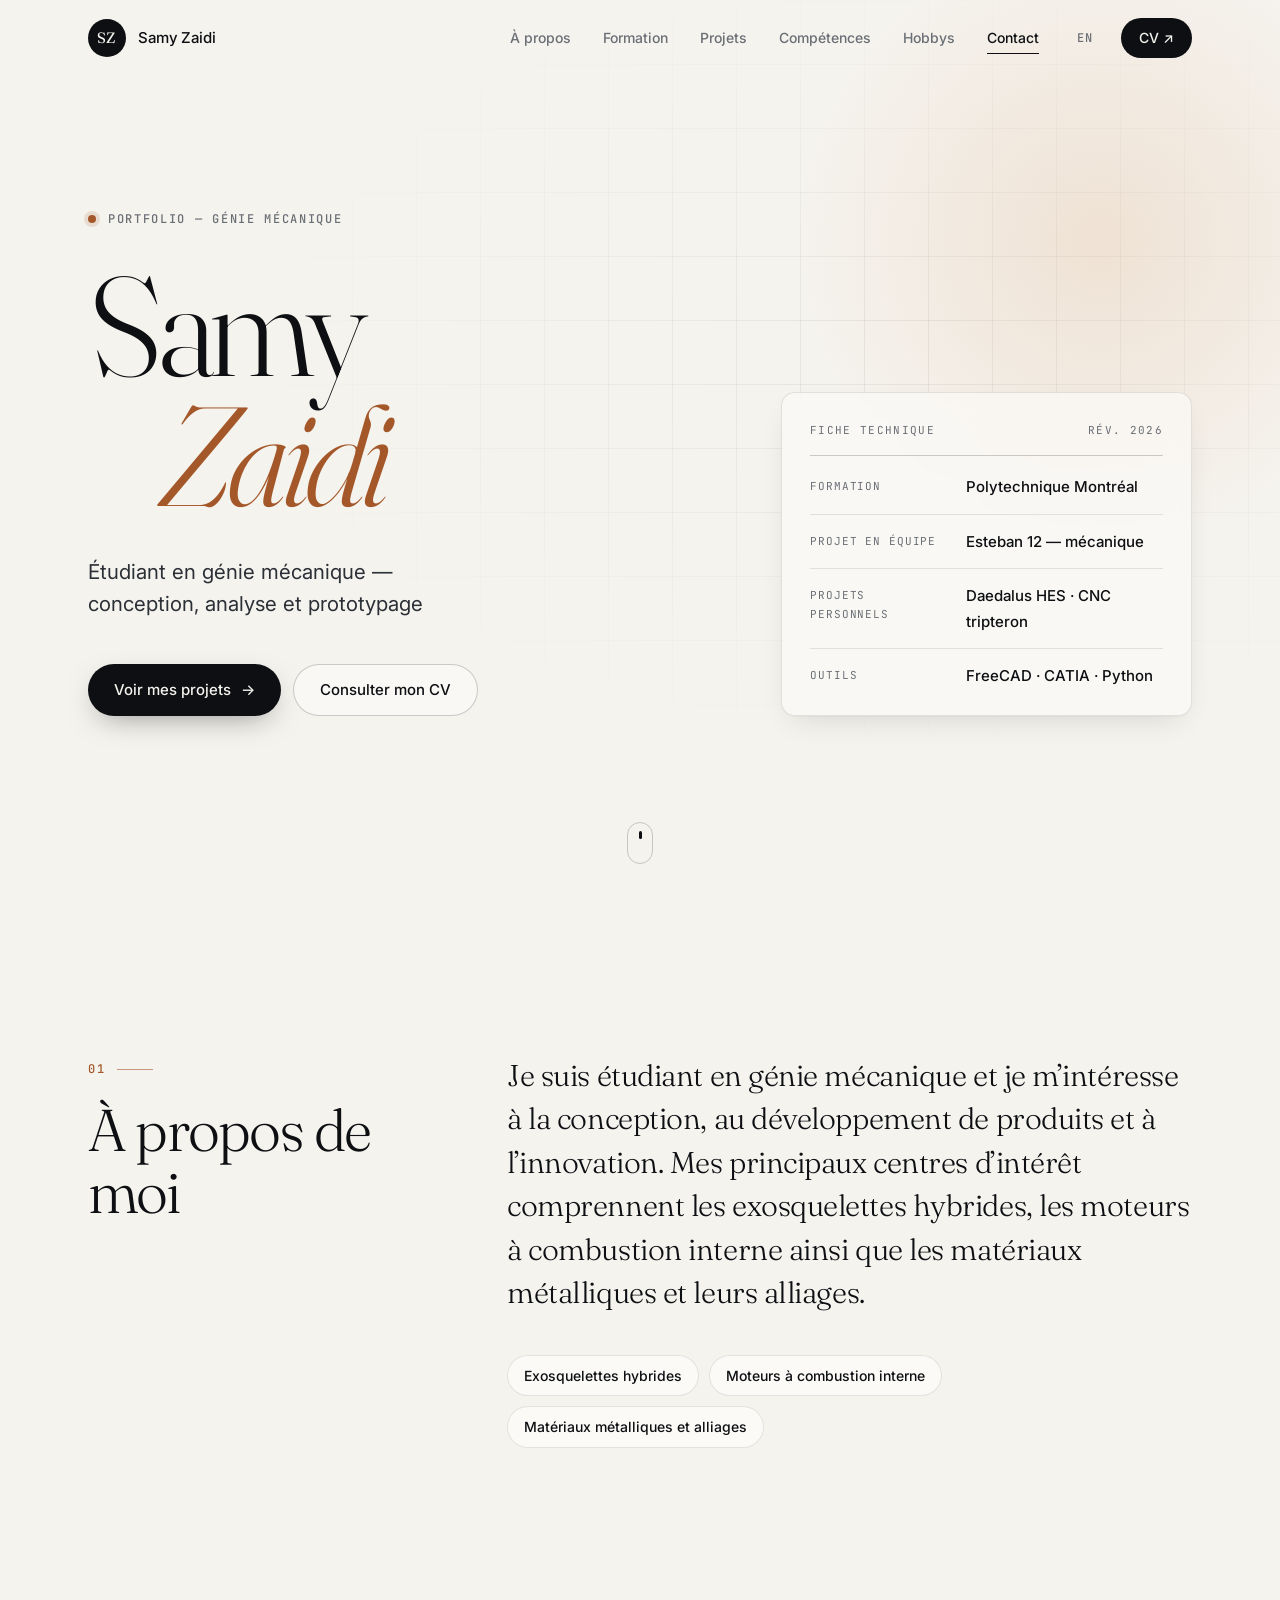
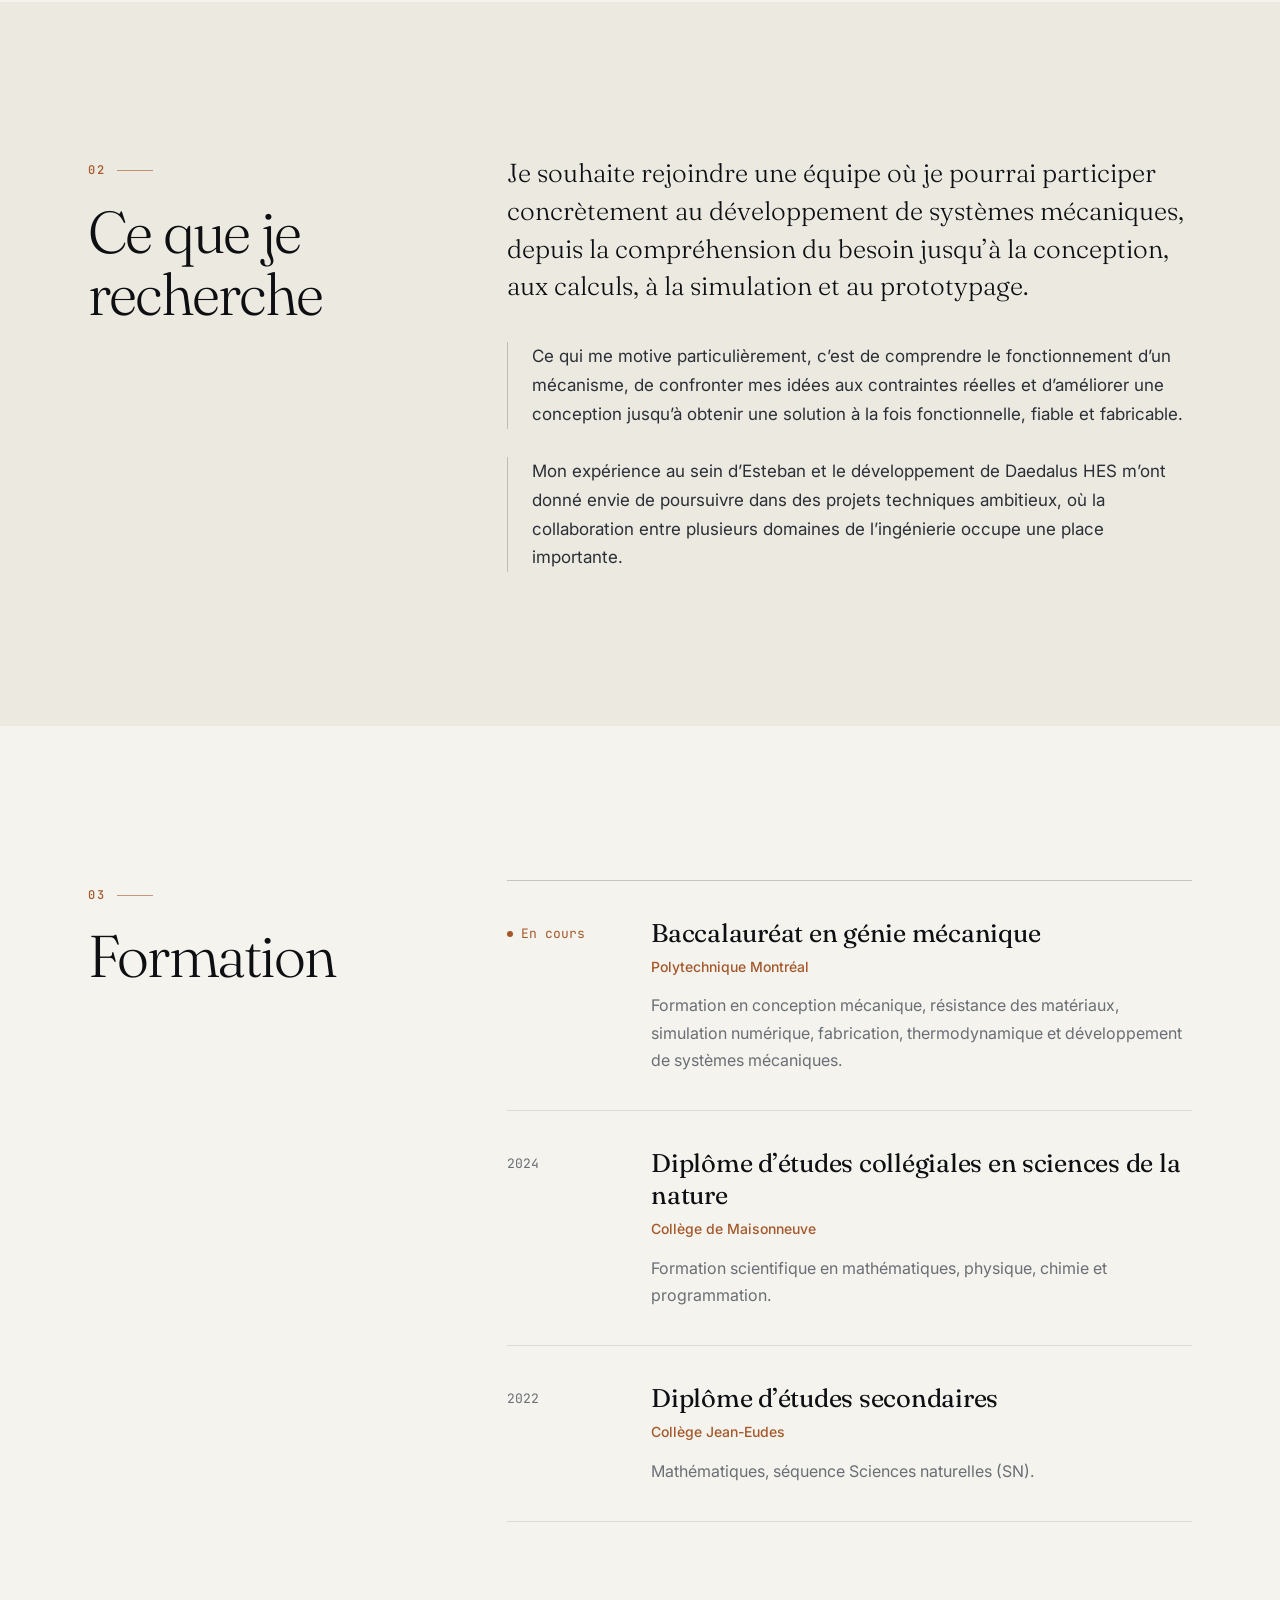
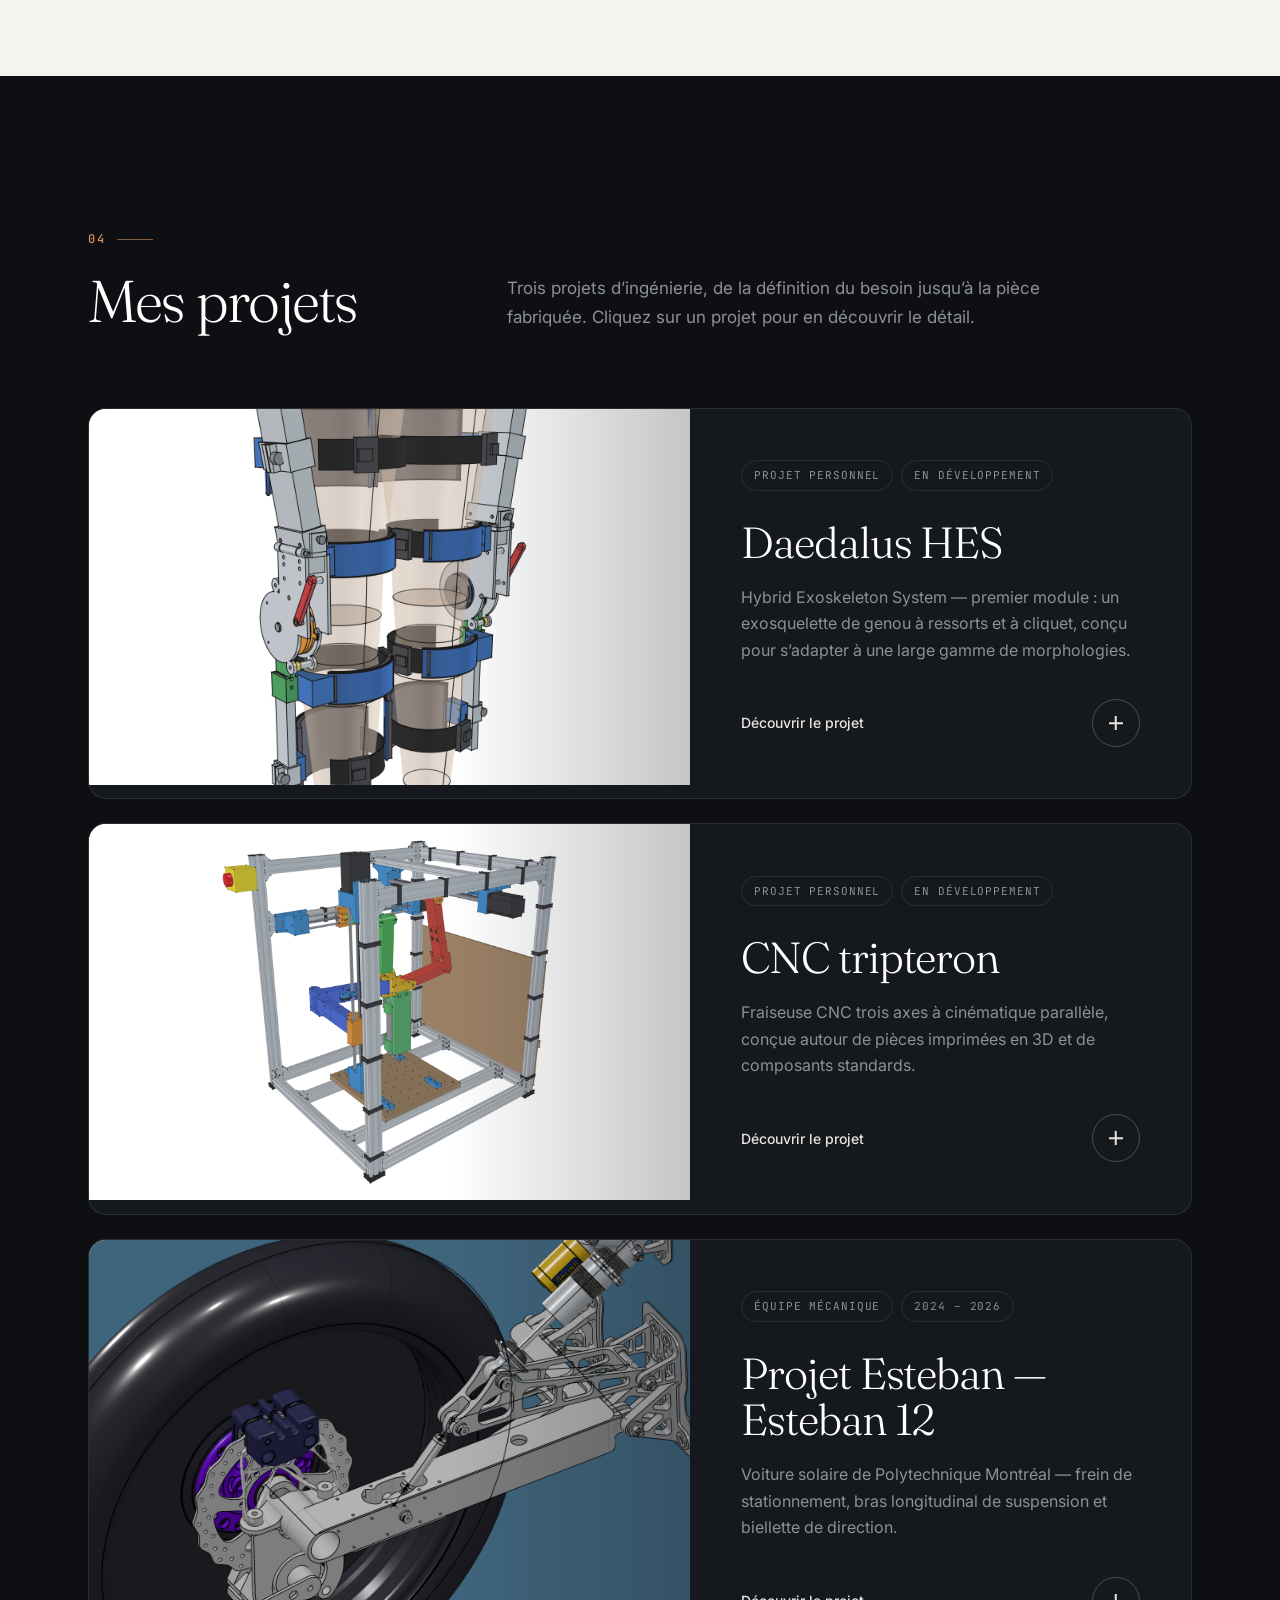
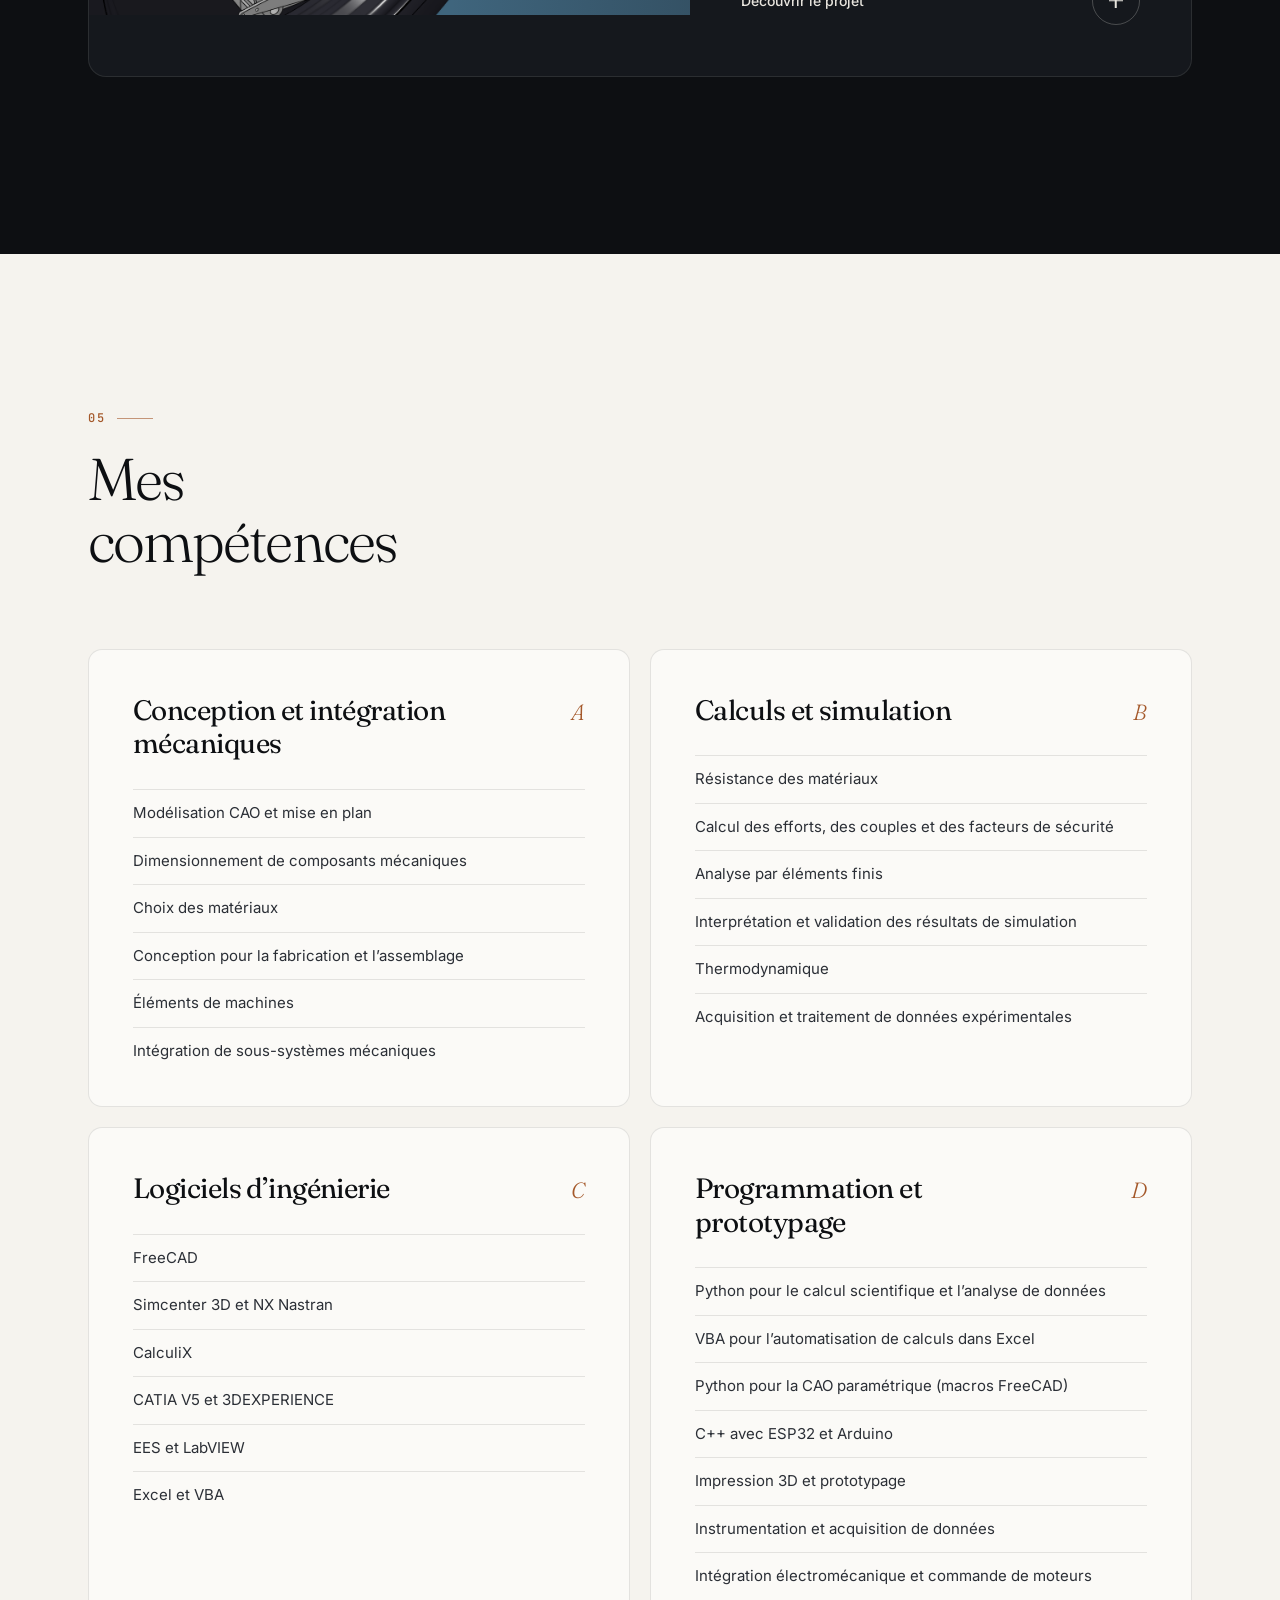
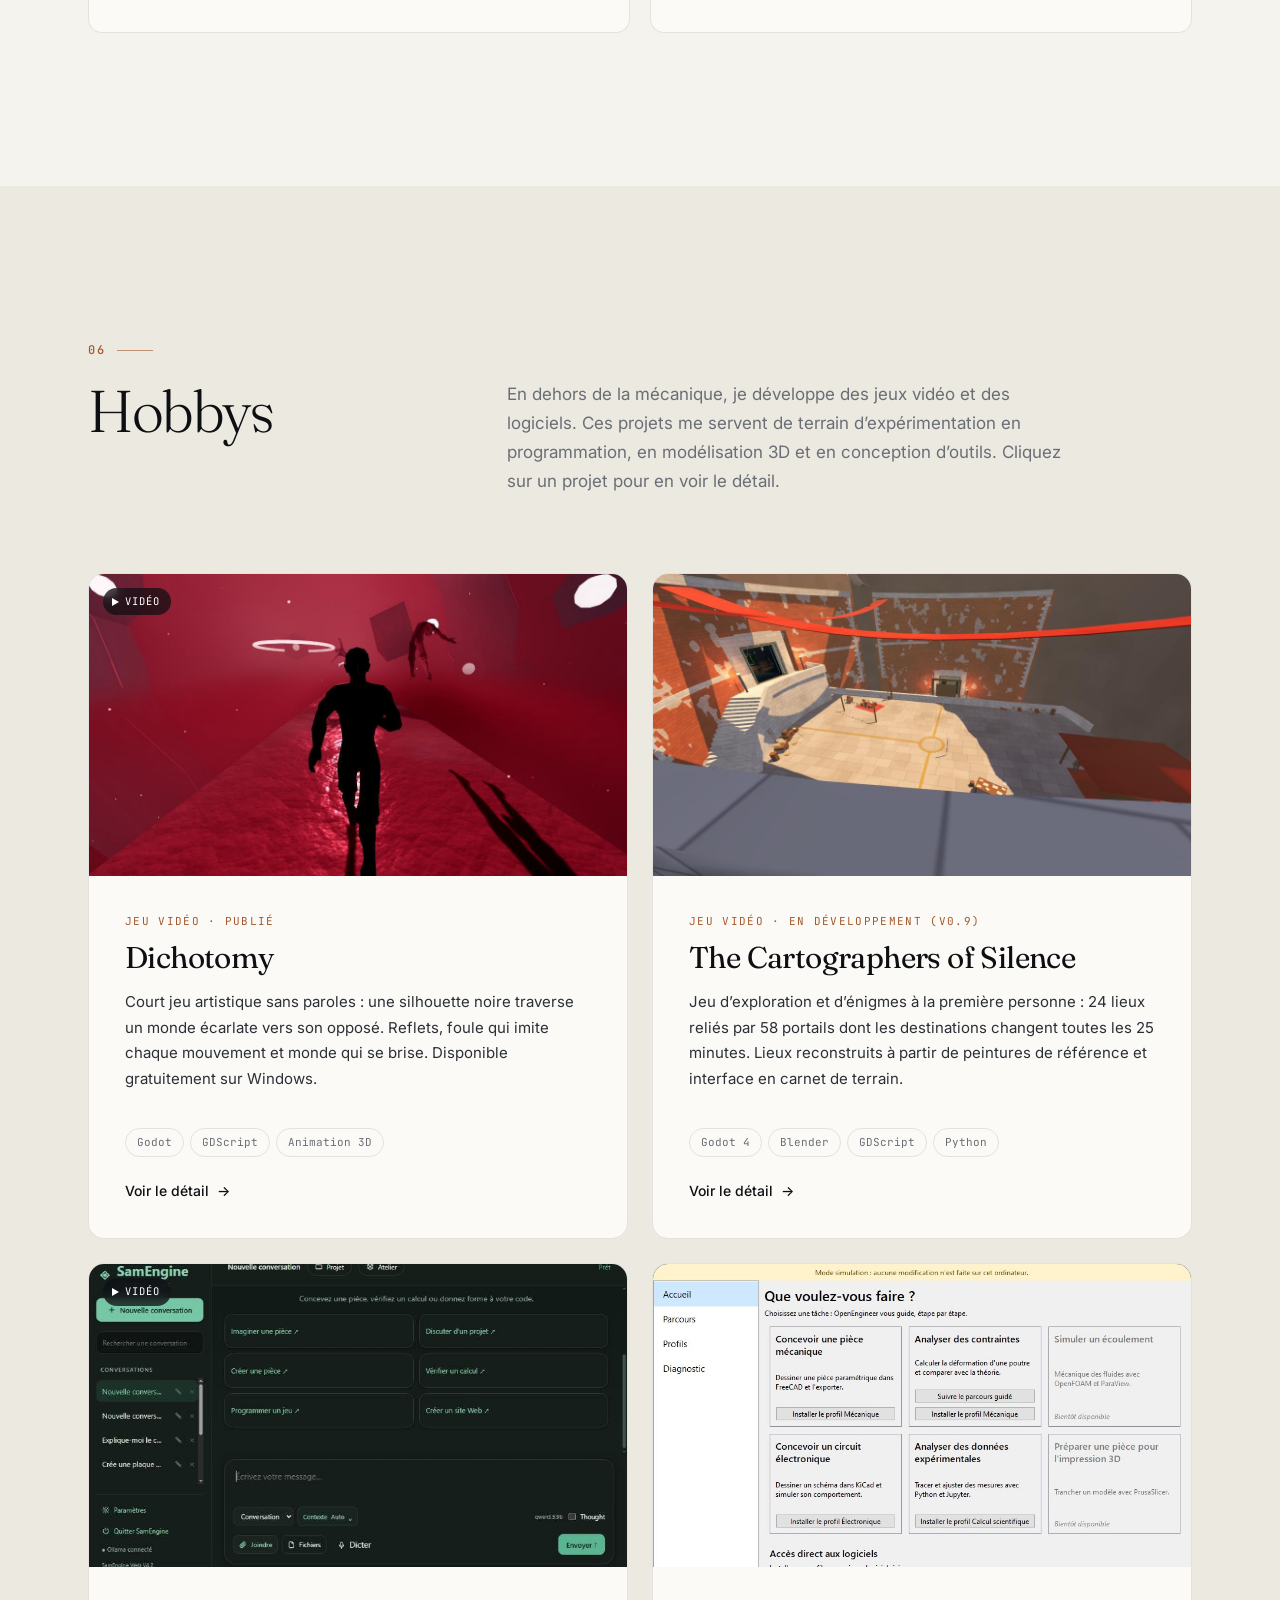
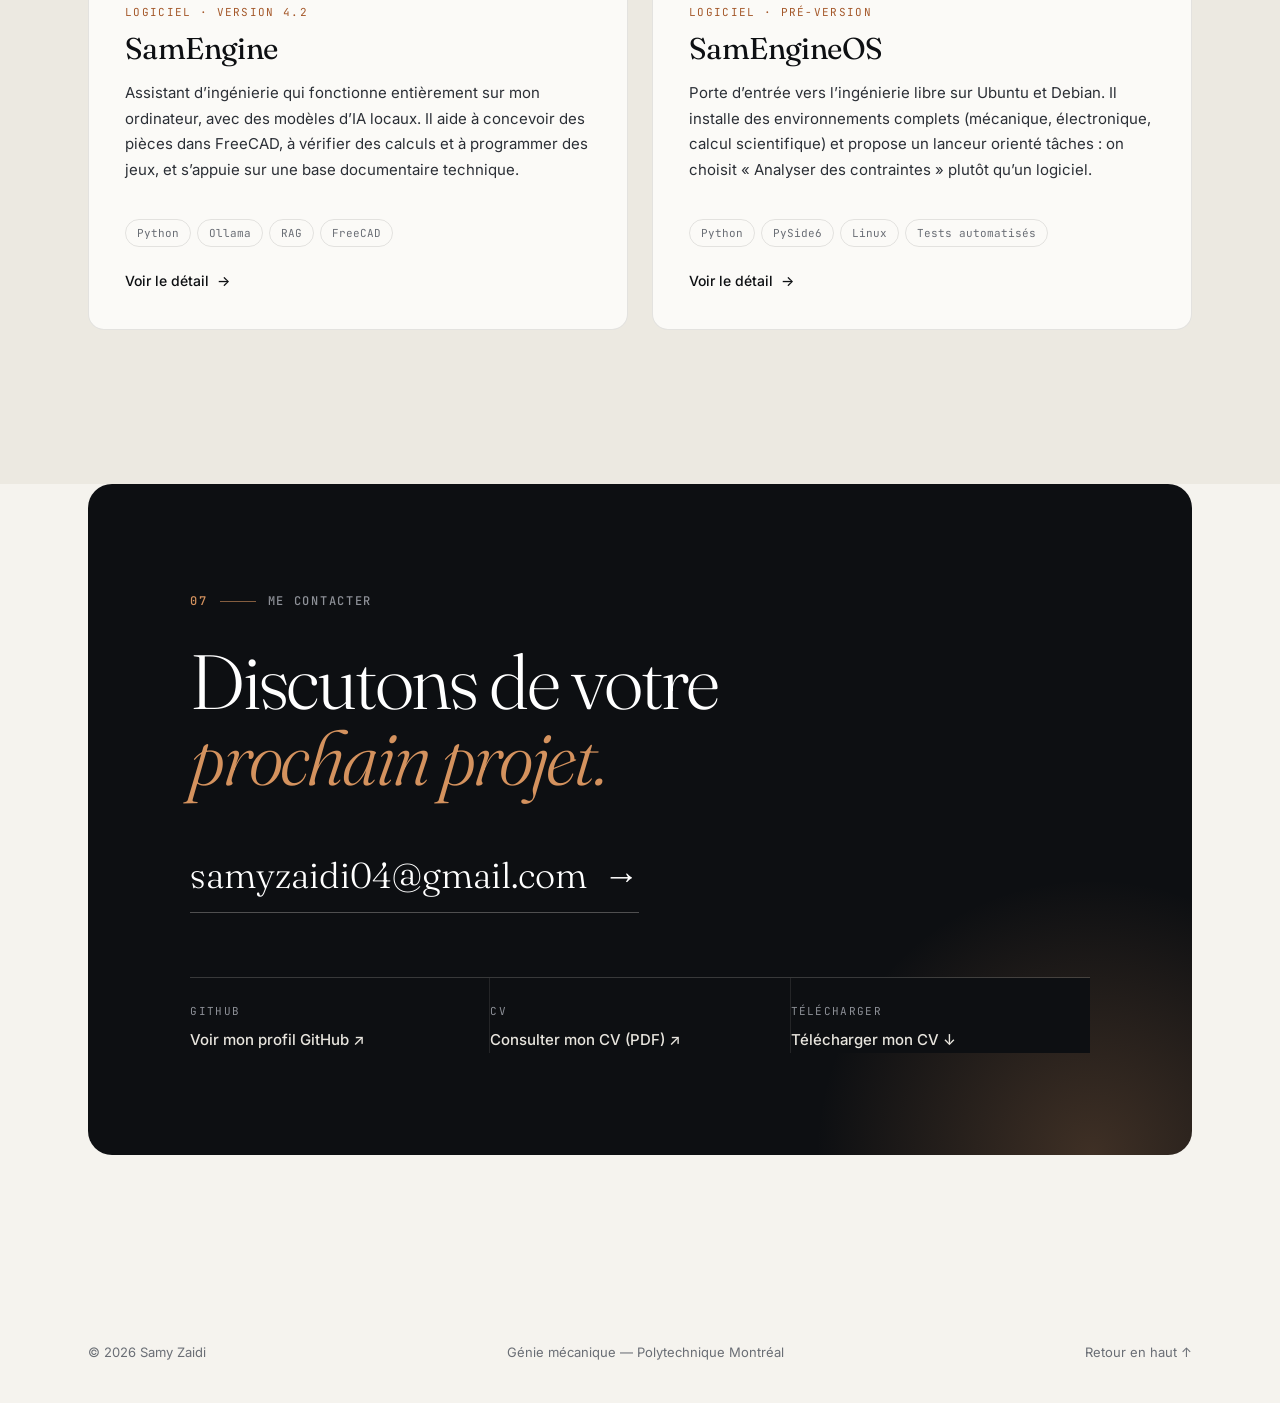
==== commit ca3fae8f: "Version anglaise, section Hobbys détaillée et animations de la CNC - Version anglaise complète (/en/" ====
--- a/index.html
+++ b/index.html
@@ -8,6 +8,40 @@
     <meta name="theme-color" content="#0d0f12">
 
     <title>Samy Zaidi | Portfolio</title>
+
+    <link rel="canonical" href="https://samy-zaidi.github.io/">
+    <link rel="alternate" hreflang="fr" href="https://samy-zaidi.github.io/">
+    <link rel="alternate" hreflang="en" href="https://samy-zaidi.github.io/en/">
+    <link rel="alternate" hreflang="x-default" href="https://samy-zaidi.github.io/">
+    <link rel="icon" href="favicon.svg" type="image/svg+xml">
+    <link rel="apple-touch-icon" href="apple-touch-icon.png">
+
+    <meta property="og:type" content="website">
+    <meta property="og:locale" content="fr_CA">
+    <meta property="og:url" content="https://samy-zaidi.github.io/">
+    <meta property="og:title" content="Samy Zaidi | Portfolio">
+    <meta property="og:description" content="Étudiant en génie mécanique à Polytechnique Montréal — conception, analyse et prototypage.">
+    <meta property="og:image" content="https://samy-zaidi.github.io/images/og-image.jpg">
+    <meta property="og:image:width" content="1200">
+    <meta property="og:image:height" content="630">
+    <meta name="twitter:card" content="summary_large_image">
+
+    <script type="application/ld+json">
+    {
+        "@context": "https://schema.org",
+        "@type": "Person",
+        "name": "Samy Zaidi",
+        "url": "https://samy-zaidi.github.io/",
+        "jobTitle": "Étudiant en génie mécanique",
+        "email": "mailto:samyzaidi04@gmail.com",
+        "alumniOf": [
+            { "@type": "CollegeOrUniversity", "name": "Polytechnique Montréal" },
+            { "@type": "CollegeOrUniversity", "name": "Collège de Maisonneuve" }
+        ],
+        "knowsLanguage": ["fr", "en", "kab"],
+        "sameAs": ["https://github.com/samy-zaidi"]
+    }
+    </script>
 
     <link rel="preconnect" href="https://fonts.googleapis.com">
     <link rel="preconnect" href="https://fonts.gstatic.com" crossorigin>
@@ -16,7 +50,7 @@
         href="https://fonts.googleapis.com/css2?family=Fraunces:opsz,wght@9..144,300;9..144,400;9..144,500&family=Inter:wght@400;500;600&family=JetBrains+Mono:wght@400;500&display=swap"
     >
 
-    <link rel="stylesheet" href="styles.css">
+    <link rel="stylesheet" href="styles.css?v=4">
 
     <script>document.documentElement.classList.add("js");</script>
 </head>
@@ -39,7 +73,9 @@
                 <a href="#formation">Formation</a>
                 <a href="#projets">Projets</a>
                 <a href="#competences">Compétences</a>
+                <a href="#hobbys">Hobbys</a>
                 <a href="#contact">Contact</a>
+                <a class="langue" href="en/" hreflang="en" lang="en" aria-label="English version">EN</a>
                 <a class="navigation-cv" href="documents/CV_Samy_Zaidi.pdf" target="_blank" rel="noopener noreferrer">
                     CV <span aria-hidden="true">↗</span>
                 </a>
@@ -652,22 +688,16 @@
                                     </p>
                                 </div>
 
-                                <div class="galerie-projet galerie-unique galerie-large">
-                                    <figure>
-                                        <button class="bouton-image" type="button" aria-label="Agrandir le mécanisme du tripteron">
-                                            <img
-                                                class="image-contain"
-                                                src="images/tripteron-mecanisme.png"
-                                                alt="Mécanisme du tripteron sans châssis : trois actionneurs, bras articulés et plateforme"
-                                                loading="lazy"
-                                            >
-                                        </button>
-                                        <figcaption>
-                                            Le mécanisme seul : trois actionneurs, trois jambes
-                                            articulées (rouge, vert, bleu) et la plateforme porte-outil.
-                                        </figcaption>
-                                    </figure>
-                                </div>
+                                <figure class="video-projet">
+                                    <video muted loop playsinline preload="none" poster="videos/tripteron-mecanisme.jpg" aria-label="Animation du mécanisme du tripteron parcourant le volume de travail">
+                                        <source src="videos/tripteron-mecanisme.mp4" type="video/mp4">
+                                    </video>
+                                    <figcaption>
+                                        Le mécanisme seul en mouvement : chaque moteur commande un axe,
+                                        et les trois jambes (rouge, vert, bleu) suivent la plateforme
+                                        sur tout le volume de travail. Animation générée depuis le modèle FreeCAD.
+                                    </figcaption>
+                                </figure>
                             </article>
 
 
@@ -725,22 +755,15 @@
                                     </p>
                                 </div>
 
-                                <div class="galerie-projet galerie-unique galerie-large">
-                                    <figure>
-                                        <button class="bouton-image" type="button" aria-label="Agrandir l’assemblage complet de la CNC">
-                                            <img
-                                                class="image-contain"
-                                                src="images/tripteron-ensemble.png"
-                                                alt="Assemblage complet de la CNC tripteron dans son châssis en aluminium"
-                                                loading="lazy"
-                                            >
-                                        </button>
-                                        <figcaption>
-                                            Assemblage complet : châssis en aluminium, arrêt
-                                            d’urgence, plateau de bridage et broche.
-                                        </figcaption>
-                                    </figure>
-                                </div>
+                                <figure class="video-projet">
+                                    <video muted loop playsinline preload="none" poster="videos/tripteron-machine.jpg" aria-label="Animation de la CNC tripteron complète en mouvement">
+                                        <source src="videos/tripteron-machine.mp4" type="video/mp4">
+                                    </video>
+                                    <figcaption>
+                                        L’assemblage complet en mouvement : châssis en aluminium,
+                                        arrêt d’urgence, plateau de bridage et broche.
+                                    </figcaption>
+                                </figure>
                             </article>
 
 
@@ -1223,13 +1246,494 @@
         </section>
 
 
+        <!-- Hobbys -->
+
+        <section class="section section-teinte" id="hobbys">
+            <div class="conteneur">
+                <div class="section-entete section-entete-large reveal">
+                    <span class="section-numero">06</span>
+                    <h2>Hobbys</h2>
+                    <p class="section-intro section-intro-claire">
+                        En dehors de la mécanique, je développe des jeux vidéo et des
+                        logiciels. Ces projets me servent de terrain d’expérimentation
+                        en programmation, en modélisation 3D et en conception d’outils.
+                        Cliquez sur un projet pour en voir le détail.
+                    </p>
+                </div>
+
+                <div class="grille-hobbys">
+
+                    <article class="hobby reveal">
+                        <div class="hobby-visuel">
+                            <img src="images/hobby-dichotomy.jpg" alt="Le personnage de Dichotomy court dans un monde écarlate entouré de corps suspendus" loading="lazy">
+                            <span class="hobby-badge">Vidéo</span>
+                        </div>
+                        <div class="hobby-corps">
+                            <p class="hobby-type">Jeu vidéo · Publié</p>
+                            <h3>
+                                <button class="hobby-ouvrir" type="button" data-detail="detail-dichotomy" aria-haspopup="dialog">Dichotomy</button>
+                            </h3>
+                            <p>
+                                Court jeu artistique sans paroles : une silhouette noire traverse
+                                un monde écarlate vers son opposé. Reflets, foule qui imite chaque
+                                mouvement et monde qui se brise. Disponible gratuitement sur Windows.
+                            </p>
+                            <ul class="hobby-tags" aria-label="Technologies">
+                                <li>Godot</li><li>GDScript</li><li>Animation 3D</li>
+                            </ul>
+                            <span class="hobby-plus" aria-hidden="true">Voir le détail <span>→</span></span>
+                        </div>
+                    </article>
+
+                    <article class="hobby reveal">
+                        <div class="hobby-visuel">
+                            <img src="images/hobby-cartographers.jpg" alt="Grande place circulaire aux murs de brique peints, extrait de The Cartographers of Silence" loading="lazy">
+                        </div>
+                        <div class="hobby-corps">
+                            <p class="hobby-type">Jeu vidéo · En développement (v0.9)</p>
+                            <h3>
+                                <button class="hobby-ouvrir" type="button" data-detail="detail-cartographers" aria-haspopup="dialog">The Cartographers of Silence</button>
+                            </h3>
+                            <p>
+                                Jeu d’exploration et d’énigmes à la première personne : 24 lieux reliés par 58 portails dont les destinations changent toutes les 25 minutes. Lieux reconstruits à partir de peintures de référence et interface en carnet de terrain.
+                            </p>
+                            <ul class="hobby-tags" aria-label="Technologies">
+                                <li>Godot 4</li><li>Blender</li><li>GDScript</li><li>Python</li>
+                            </ul>
+                            <span class="hobby-plus" aria-hidden="true">Voir le détail <span>→</span></span>
+                        </div>
+                    </article>
+
+                    <article class="hobby reveal">
+                        <div class="hobby-visuel">
+                            <img src="images/hobby-samengine.jpg" alt="Interface de SamEngine en thème sombre, avec des suggestions comme créer une pièce ou vérifier un calcul" loading="lazy">
+                            <span class="hobby-badge">Vidéo</span>
+                        </div>
+                        <div class="hobby-corps">
+                            <p class="hobby-type">Logiciel · Version 4.2</p>
+                            <h3>
+                                <button class="hobby-ouvrir" type="button" data-detail="detail-samengine" aria-haspopup="dialog">SamEngine</button>
+                            </h3>
+                            <p>
+                                Assistant d’ingénierie qui fonctionne entièrement sur mon
+                                ordinateur, avec des modèles d’IA locaux. Il aide à concevoir
+                                des pièces dans FreeCAD, à vérifier des calculs et à programmer
+                                des jeux, et s’appuie sur une base documentaire technique.
+                            </p>
+                            <ul class="hobby-tags" aria-label="Technologies">
+                                <li>Python</li><li>Ollama</li><li>RAG</li><li>FreeCAD</li>
+                            </ul>
+                            <span class="hobby-plus" aria-hidden="true">Voir le détail <span>→</span></span>
+                        </div>
+                    </article>
+
+                    <article class="hobby reveal">
+                        <div class="hobby-visuel hobby-visuel-os">
+                            <img src="images/hobby-samengineos.jpg" alt="Lanceur de SamEngineOS présentant des tâches d’ingénierie" loading="lazy">
+                        </div>
+                        <div class="hobby-corps">
+                            <p class="hobby-type">Logiciel · Pré-version</p>
+                            <h3>
+                                <button class="hobby-ouvrir" type="button" data-detail="detail-samengineos" aria-haspopup="dialog">SamEngineOS</button>
+                            </h3>
+                            <p>
+                                Porte d’entrée vers l’ingénierie libre sur Ubuntu et Debian.
+                                Il installe des environnements complets (mécanique, électronique,
+                                calcul scientifique) et propose un lanceur orienté tâches :
+                                on choisit « Analyser des contraintes » plutôt qu’un logiciel.
+                            </p>
+                            <ul class="hobby-tags" aria-label="Technologies">
+                                <li>Python</li><li>PySide6</li><li>Linux</li><li>Tests automatisés</li>
+                            </ul>
+                            <span class="hobby-plus" aria-hidden="true">Voir le détail <span>→</span></span>
+                        </div>
+                    </article>
+
+                </div>
+            </div>
+        </section>
+
+
+        <!-- Panneau de détail des hobbys -->
+
+        <div class="panneau" id="panneau" role="dialog" aria-modal="true" aria-hidden="true">
+            <div class="panneau-fond" data-fermer></div>
+
+            <div class="panneau-feuille" tabindex="-1">
+                <button class="panneau-fermer" type="button" data-fermer aria-label="Fermer le détail">
+                    <svg viewBox="0 0 24 24" aria-hidden="true"><path d="M6 6l12 12M18 6L6 18"/></svg>
+                </button>
+
+
+                <!-- Dichotomy -->
+
+                <div class="detail" id="detail-dichotomy" hidden>
+                    <header class="detail-entete">
+                        <p class="hobby-type">Jeu vidéo · Publié</p>
+                        <h2 id="titre-detail-dichotomy">Dichotomy</h2>
+                        <p class="detail-chapeau">
+                            Un court jeu artistique, sans un mot, sur la rencontre avec son opposé.
+                        </p>
+                    </header>
+
+                    <figure class="detail-video">
+                        <video muted loop playsinline preload="none" poster="videos/dichotomy-ouverture.jpg">
+                            <source src="videos/dichotomy-ouverture.mp4" type="video/mp4">
+                        </video>
+                        <figcaption>La cinématique d’ouverture puis la course jusqu’au trou noir, enregistrées dans la version publiée (sans le son).</figcaption>
+                    </figure>
+
+                    <dl class="detail-meta">
+                        <div><dt>Moteur</dt><dd>Godot 4</dd></div>
+                        <div><dt>Plateforme</dt><dd>Windows</dd></div>
+                        <div><dt>Statut</dt><dd>Publié gratuitement sur itch.io</dd></div>
+                        <div><dt>Ressources</dt><dd>Animations Mixamo, musique Pixabay</dd></div>
+                    </dl>
+
+                    <div class="detail-bloc">
+                        <h3>L’expérience</h3>
+                        <p>
+                            Le joueur incarne une silhouette noire sans visage qui traverse un monde
+                            écarlate en direction d’un vide noir. Au bout du chemin l’attend son
+                            opposé. Le jeu ne contient aucun texte : il raconte par la mise en scène,
+                            la lumière et la musique. On y rencontre son reflet, on se perd dans une
+                            foule qui copie chacun de nos gestes, puis tout finit par se briser.
+                        </p>
+                    </div>
+
+                    <div class="detail-bloc">
+                        <h3>Ce que j’ai réalisé</h3>
+                        <ul class="detail-liste">
+                            <li>Les cinématiques, montées avec des pistes d’animation et des changements de caméra, avec la possibilité de les passer.</li>
+                            <li>Le contrôle du personnage : déplacement, course, saut et caméra à la souris.</li>
+                            <li>Un effet de fracture : en tombant dans le vide, le personnage se brise puis se reforme sur le dernier sol stable.</li>
+                            <li>Un menu d’options, dont une résolution 3D ajustable avec mise à l’échelle FSR.</li>
+                            <li>L’export Windows et la publication sur itch.io, avec vérification de l’intégrité du téléchargement.</li>
+                        </ul>
+                    </div>
+
+                    <div class="galerie-projet galerie-detail">
+                        <figure>
+                            <button class="bouton-image" type="button" aria-label="Agrandir l’écran-titre">
+                                <img class="image-cover" src="images/hobbys/dichotomy-menu.jpg" alt="Écran-titre de Dichotomy : silhouette mi-noire mi-blanche et une main tendue vers une sphère noire" loading="lazy">
+                            </button>
+                            <figcaption>L’écran-titre.</figcaption>
+                        </figure>
+                        <figure>
+                            <button class="bouton-image" type="button" aria-label="Agrandir la course">
+                                <img class="image-cover" src="images/hobbys/dichotomy-course.jpg" alt="Le personnage court sur un sol mouillé, entouré de corps suspendus dans l’air" loading="lazy">
+                            </button>
+                            <figcaption>La course au milieu des corps suspendus.</figcaption>
+                        </figure>
+                        <figure>
+                            <button class="bouton-image" type="button" aria-label="Agrandir les éclats">
+                                <img class="image-cover" src="images/hobbys/dichotomy-eclats.jpg" alt="Le personnage se brise en centaines d’éclats près d’un trou noir" loading="lazy">
+                            </button>
+                            <figcaption>L’effet de fracture : le corps se brise en éclats.</figcaption>
+                        </figure>
+                        <figure>
+                            <button class="bouton-image" type="button" aria-label="Agrandir le trou noir">
+                                <img class="image-cover" src="images/hobbys/dichotomy-trou-noir.jpg" alt="Silhouette suspendue devant un trou noir cerclé de rouge" loading="lazy">
+                            </button>
+                            <figcaption>Au bord du trou noir.</figcaption>
+                        </figure>
+                        <figure>
+                            <button class="bouton-image" type="button" aria-label="Agrandir la traversée du vide">
+                                <img class="image-cover" src="images/hobbys/dichotomy-vide.jpg" alt="Silhouette sombre devant un grand cercle noir bordé de rouge" loading="lazy">
+                            </button>
+                            <figcaption>La traversée du vide.</figcaption>
+                        </figure>
+                        <figure>
+                            <button class="bouton-image" type="button" aria-label="Agrandir la foule de clones">
+                                <img class="image-cover" src="images/hobbys/dichotomy-clones.jpg" alt="Une foule de clones blancs entoure le personnage dans le noir" loading="lazy">
+                            </button>
+                            <figcaption>Acte 1 : la foule de clones qui imite chaque geste.</figcaption>
+                        </figure>
+                        <figure>
+                            <button class="bouton-image" type="button" aria-label="Agrandir le monde blanc">
+                                <img class="image-cover" src="images/hobbys/dichotomy-monde-blanc.jpg" alt="Silhouette fracturée, mi-blanche mi-noire, dans un monde entièrement blanc" loading="lazy">
+                            </button>
+                            <figcaption>Le reflet fracturé, dans le monde blanc.</figcaption>
+                        </figure>
+                    </div>
+
+                    <a class="bouton bouton-principal detail-action" href="https://davisgaff.itch.io/dichotomy" target="_blank" rel="noopener noreferrer">
+                        Jouer sur itch.io <span class="bouton-fleche" aria-hidden="true">↗</span>
+                    </a>
+                </div>
+
+
+                <!-- The Cartographers of Silence -->
+
+                <div class="detail" id="detail-cartographers" hidden>
+                    <header class="detail-entete">
+                        <p class="hobby-type">Jeu vidéo · En développement (v0.9)</p>
+                        <h2 id="titre-detail-cartographers">The Cartographers of Silence</h2>
+                        <p class="detail-chapeau">
+                            Une expédition à la première personne dans un monde dont les passages changent de destination pendant que l’on joue.
+                        </p>
+                    </header>
+
+                    <figure class="detail-video">
+                        <video muted loop playsinline preload="none" poster="videos/cartographers-v0930.jpg">
+                            <source src="videos/cartographers-v0930.mp4" type="video/mp4">
+                        </video>
+                        <figcaption>La version 0.9.30 actuelle : l’écran-titre, puis l’arrivée sous un dôme de verre (enregistré dans le jeu, sans le son).</figcaption>
+                    </figure>
+
+                    <dl class="detail-meta">
+                        <div><dt>Moteur</dt><dd>Godot 4.7 (Forward+ et OpenGL)</dd></div>
+                        <div><dt>Version</dt><dd>0.9.30 jouable, GDD 3.48 (276 pages)</dd></div>
+                        <div><dt>Contenu</dt><dd>24 lieux, 58 portails, 7 explorateurs</dd></div>
+                        <div><dt>Outils</dt><dd>Godot, Blender, Python</dd></div>
+                    </dl>
+
+                    <div class="detail-bloc">
+                        <h3>Le concept</h3>
+                        <p>
+                            Sept explorateurs sont dispersés dans 24 lieux impossibles : quartier habité, cultures, pièces noyées, laboratoire des étoiles, archives à gravité modifiée et abris côtiers. Les 58 portails qui les relient changent de partenaire toutes les 25 minutes de jeu actif. Pour rentrer, il faut calibrer un appareil sur trois axes, garder deux chemins valides et rassembler les sept membres. Aucun compteur d’indices : chaque condition est physique.
+                        </p>
+                    </div>
+
+                    <div class="detail-bloc">
+                        <h3>Ce qui a changé en v0.9</h3>
+                        <p>
+                            Après la v0.7, j’ai repris tout le jeu lieu par lieu. Chaque pièce part d’une peinture de référence, d’abord bloquée en 3D (grey-box) et testée à la main, puis détaillée. Le quartier habité (SC2) est le premier lieu entièrement peint, éclairé et détaillé. L’interface a aussi été refaite comme un carnet de terrain : pause, réglages, notes, carte des traversées et conversations.
+                        </p>
+                    </div>
+
+                    <div class="detail-bloc">
+                        <h3>Ce que j’ai réalisé</h3>
+                        <ul class="detail-liste">
+                            <li>Le document de conception (GDD), mis à jour à chaque version : 276 pages en v3.48.</li>
+                            <li>Les 24 lieux reconstruits dans Blender par scripts, à partir de peintures de référence.</li>
+                            <li>Des portails avec une vue en direct de leur destination, en réutilisant au plus trois mondes de rendu.</li>
+                            <li>Une interface en carnet de terrain : carte des traversées, notes, hypothèses et messages des explorateurs.</li>
+                            <li>Un déplacement soigné (nage comprise) et une accessibilité complète : texte jusqu’à 180 %, contraste élevé, commandes réaffectables, manette.</li>
+                            <li>Des milliers de vérifications automatisées : collisions, traversées, interactions et performances.</li>
+                        </ul>
+                    </div>
+
+                    <div class="galerie-projet galerie-detail">
+                        <figure>
+                            <button class="bouton-image" type="button" aria-label="Agrandir la place peinte">
+                                <img class="image-cover" src="images/hobbys/cartographers-place-peinte.jpg" alt="Grande place circulaire aux murs de brique peints, avec des bannières rouges" loading="lazy">
+                            </button>
+                            <figcaption>La place du quartier habité (SC2), le premier lieu entièrement peint.</figcaption>
+                        </figure>
+                        <figure>
+                            <button class="bouton-image" type="button" aria-label="Agrandir la conversation avec Mira">
+                                <img class="image-cover" src="images/hobbys/cartographers-mira.jpg" alt="Mira Sen, cheffe d’expédition, en conversation" loading="lazy">
+                            </button>
+                            <figcaption>Conversation avec Mira Sen, la cheffe d’expédition.</figcaption>
+                        </figure>
+                        <figure>
+                            <button class="bouton-image" type="button" aria-label="Agrandir la carte des traversées">
+                                <img class="image-cover" src="images/hobbys/cartographers-carte.jpg" alt="Carnet de terrain ouvert sur la carte des traversées" loading="lazy">
+                            </button>
+                            <figcaption>Le carnet de terrain : la carte des traversées effectuées.</figcaption>
+                        </figure>
+                        <figure>
+                            <button class="bouton-image" type="button" aria-label="Agrandir Tomas">
+                                <img class="image-cover" src="images/hobbys/cartographers-tomas.jpg" alt="Tomas dans un abri tendu de toile rouge" loading="lazy">
+                            </button>
+                            <figcaption>Tomas, l’un des explorateurs, dans son abri.</figcaption>
+                        </figure>
+                        <figure>
+                            <button class="bouton-image" type="button" aria-label="Agrandir le dôme">
+                                <img class="image-cover" src="images/hobbys/cartographers-dome.jpg" alt="Salle circulaire sous un dôme de verre, avec plantes et portail" loading="lazy">
+                            </button>
+                            <figcaption>L’arrivée sous le dôme de verre (v0.9.30).</figcaption>
+                        </figure>
+                        <figure>
+                            <button class="bouton-image" type="button" aria-label="Agrandir la comparaison peinture et 3D">
+                                <img class="image-cover" src="images/hobbys/cartographers-peinture-3d.jpg" alt="À gauche une peinture de référence, à droite la même pièce bloquée en 3D" loading="lazy">
+                            </button>
+                            <figcaption>La méthode : peinture de référence à gauche, pièce bloquée en 3D à droite.</figcaption>
+                        </figure>
+                        <figure>
+                            <button class="bouton-image" type="button" aria-label="Agrandir la planche des 24 lieux">
+                                <img class="image-cover" src="images/hobbys/cartographers-24-lieux.jpg" alt="Planche des peintures de référence des 24 lieux" loading="lazy">
+                            </button>
+                            <figcaption>Les peintures de référence des 24 lieux (générées par IA), qui guident la modélisation.</figcaption>
+                        </figure>
+                        <figure>
+                            <button class="bouton-image" type="button" aria-label="Agrandir l’illustration du Weft">
+                                <img class="image-cover" src="images/hobbys/cartographers-weft.jpg" alt="Illustration du Weft, un monde d’engrenages et de passerelles flottantes" loading="lazy">
+                            </button>
+                            <figcaption>Le Weft, un monde secondaire au rendu illustré, tiré du GDD.</figcaption>
+                        </figure>
+                    </div>
+                </div>
+
+
+                <!-- SamEngine -->
+
+                <div class="detail" id="detail-samengine" hidden>
+                    <header class="detail-entete">
+                        <p class="hobby-type">Logiciel · Version 4.2</p>
+                        <h2 id="titre-detail-samengine">SamEngine</h2>
+                        <p class="detail-chapeau">
+                            Un assistant d’ingénierie qui fonctionne entièrement sur mon ordinateur,
+                            sans abonnement et sans envoyer mes fichiers en ligne.
+                        </p>
+                    </header>
+
+                    <figure class="detail-video">
+                        <video muted loop playsinline preload="none" poster="videos/samengine-apercu.jpg">
+                            <source src="videos/samengine-apercu.mp4" type="video/mp4">
+                        </video>
+                        <figcaption>Aperçu de l’interface : accueil, thème sombre, réponse en cours et atelier.</figcaption>
+                    </figure>
+
+                    <dl class="detail-meta">
+                        <div><dt>Langage</dt><dd>Python</dd></div>
+                        <div><dt>Modèles</dt><dd>IA locale avec Ollama</dd></div>
+                        <div><dt>Interface</dt><dd>Application web locale, thèmes clair et sombre</dd></div>
+                        <div><dt>Statut</dt><dd>Version 4.2, en développement</dd></div>
+                    </dl>
+
+                    <div class="detail-bloc">
+                        <h3>Le projet</h3>
+                        <p>
+                            Je voulais un assistant capable de m’aider dans mes projets d’ingénierie
+                            et de programmation tout en restant sur ma machine. SamEngine combine des
+                            modèles de langage locaux, une base documentaire technique (RAG) et des
+                            outils comme FreeCAD et Godot. Il propose trois modes de travail,
+                            Conversation, Engineering et Code, qui partagent la mémoire du projet en cours.
+                        </p>
+                    </div>
+
+                    <div class="detail-bloc">
+                        <h3>Fonctions principales</h3>
+                        <ul class="detail-liste">
+                            <li>Création de pièces dans FreeCAD et vérification de calculs mécaniques.</li>
+                            <li>Recherche dans une base documentaire d’ingénierie et de code, avec citation des passages utilisés.</li>
+                            <li>Mémoire de projet : contraintes, unités et décisions conservées d’une conversation à l’autre.</li>
+                            <li>Un atelier qui regroupe les fichiers produits et les modèles 3D.</li>
+                            <li>Pièces jointes, images collées et dictée vocale.</li>
+                        </ul>
+                    </div>
+
+                    <div class="detail-bloc">
+                        <h3>En cours de développement</h3>
+                        <p>
+                            Un moteur d’autoamélioration encadré : SamEngine propose une modification
+                            limitée de son propre code, la teste dans une copie isolée, puis ne
+                            l’adopte que si une évaluation indépendante la valide. Chaque changement
+                            reste réversible. Viendront ensuite les dessins techniques à partir des
+                            modèles 3D et les assemblages avec liaisons.
+                        </p>
+                    </div>
+
+                    <div class="galerie-projet galerie-detail">
+                        <figure>
+                            <button class="bouton-image" type="button" aria-label="Agrandir l’accueil en thème clair">
+                                <img class="image-cover" src="images/hobbys/samengine-clair.jpg" alt="Accueil de SamEngine en thème clair" loading="lazy">
+                            </button>
+                            <figcaption>L’accueil en thème clair.</figcaption>
+                        </figure>
+                        <figure>
+                            <button class="bouton-image" type="button" aria-label="Agrandir la mémoire du projet">
+                                <img class="image-cover" src="images/hobbys/samengine-projet.jpg" alt="Fenêtre Mémoire du projet de SamEngine" loading="lazy">
+                            </button>
+                            <figcaption>La mémoire du projet, partagée entre les modes.</figcaption>
+                        </figure>
+                        <figure>
+                            <button class="bouton-image" type="button" aria-label="Agrandir l’atelier">
+                                <img class="image-cover" src="images/hobbys/samengine-atelier.jpg" alt="Panneau Atelier de SamEngine à côté d’un calcul de couple" loading="lazy">
+                            </button>
+                            <figcaption>L’atelier à côté d’un calcul de couple.</figcaption>
+                        </figure>
+                    </div>
+                </div>
+
+
+                <!-- SamEngineOS -->
+
+                <div class="detail" id="detail-samengineos" hidden>
+                    <header class="detail-entete">
+                        <p class="hobby-type">Logiciel · Pré-version</p>
+                        <h2 id="titre-detail-samengineos">SamEngineOS</h2>
+                        <p class="detail-chapeau">
+                            Une porte d’entrée simple vers l’ingénierie avec des logiciels libres,
+                            pensée pour aller au bout d’une vraie tâche.
+                        </p>
+                    </header>
+
+                    <figure class="detail-video">
+                        <button class="bouton-image detail-image-principale" type="button" aria-label="Agrandir l’accueil du lanceur">
+                            <img src="images/hobbys/samengineos-accueil.jpg" alt="Accueil du lanceur : Que voulez-vous faire ?" loading="lazy">
+                        </button>
+                        <figcaption>L’accueil du lanceur, en mode simulation.</figcaption>
+                    </figure>
+
+                    <dl class="detail-meta">
+                        <div><dt>Langage</dt><dd>Python</dd></div>
+                        <div><dt>Interface</dt><dd>PySide6 (Qt)</dd></div>
+                        <div><dt>Systèmes visés</dt><dd>Ubuntu et Debian</dd></div>
+                        <div><dt>Statut</dt><dd>Pré-version 0.1</dd></div>
+                    </dl>
+
+                    <div class="detail-bloc">
+                        <h3>L’idée</h3>
+                        <p>
+                            Installer FreeCAD, CalculiX ou KiCad et savoir par où commencer reste
+                            un obstacle pour beaucoup d’étudiants. SamEngineOS installe des
+                            environnements complets et propose un lanceur orienté tâches : on choisit
+                            « Analyser des contraintes » plutôt que « ouvrir CalculiX ». Des parcours
+                            guidés accompagnent ensuite l’utilisateur jusqu’au résultat, et l’aident
+                            à le critiquer.
+                        </p>
+                    </div>
+
+                    <div class="detail-bloc">
+                        <h3>Principes de conception</h3>
+                        <ul class="detail-liste">
+                            <li>Aucun compte, abonnement ou service en ligne obligatoire.</li>
+                            <li>Uniquement des paquets signés des dépôts officiels, installés sans exécuter l’interface en administrateur.</li>
+                            <li>Une désinstallation propre, qui ne retire que ce que le programme a lui-même ajouté.</li>
+                            <li>Aucune modification des disques, du démarrage ou des pilotes.</li>
+                            <li>Un mode simulation et des tests automatisés pour développer sans rien installer.</li>
+                        </ul>
+                    </div>
+
+                    <div class="detail-bloc">
+                        <h3>Profils</h3>
+                        <dl class="detail-meta detail-meta-profils">
+                            <div><dt>Mécanique</dt><dd>FreeCAD avec CalculiX, Gmsh, OpenSCAD</dd></div>
+                            <div><dt>Électronique</dt><dd>KiCad, ngspice</dd></div>
+                            <div><dt>Calcul scientifique</dt><dd>GNU Octave, NumPy, SciPy, Matplotlib, Jupyter</dd></div>
+                        </dl>
+                    </div>
+
+                    <div class="galerie-projet galerie-detail">
+                        <figure>
+                            <button class="bouton-image" type="button" aria-label="Agrandir le parcours guidé">
+                                <img class="image-cover" src="images/hobbys/samengineos-parcours.jpg" alt="Parcours guidé : simuler une poutre en flexion" loading="lazy">
+                            </button>
+                            <figcaption>Parcours guidé : simuler une poutre en flexion.</figcaption>
+                        </figure>
+                        <figure>
+                            <button class="bouton-image" type="button" aria-label="Agrandir la page des profils">
+                                <img class="image-cover" src="images/hobbys/samengineos-profils.jpg" alt="Page des profils avec la liste des logiciels et leurs licences" loading="lazy">
+                            </button>
+                            <figcaption>Chaque profil liste ses logiciels, leurs licences et leurs sources.</figcaption>
+                        </figure>
+                    </div>
+                </div>
+
+            </div>
+        </div>
+
+
         <!-- Contact -->
 
         <section class="section contact" id="contact">
             <div class="conteneur">
                 <div class="contact-interieur reveal">
                     <p class="surtitre">
-                        <span class="section-numero">06</span>
+                        <span class="section-numero">07</span>
                         Me contacter
                     </p>
 
@@ -1299,7 +1803,7 @@
         </button>
     </div>
 
-    <script src="script.js"></script>
+    <script src="script.js?v=3"></script>
 
 </body>
 
--- a/styles.css
+++ b/styles.css
@@ -1331,6 +1331,505 @@
 .competence li:last-child {
     border-bottom: none;
     padding-bottom: 0;
+}
+
+
+/* =========================================================
+   HOBBYS
+   ========================================================= */
+
+.section-intro-claire {
+    color: var(--doux);
+}
+
+.grille-hobbys {
+    display: grid;
+    grid-template-columns: repeat(2, minmax(0, 1fr));
+    gap: 24px;
+}
+
+.hobby {
+    display: flex;
+    flex-direction: column;
+    background: var(--carte);
+    border: 1px solid var(--ligne);
+    border-radius: calc(var(--rayon) + 2px);
+    overflow: hidden;
+    transition: transform 0.6s var(--courbe), box-shadow 0.6s var(--courbe), border-color 0.4s ease;
+}
+
+.hobby:hover {
+    transform: translateY(-4px);
+    border-color: var(--ligne-forte);
+    box-shadow: var(--ombre-forte);
+}
+
+.hobby-visuel {
+    aspect-ratio: 16 / 9;
+    overflow: hidden;
+    background: var(--nuit);
+}
+
+.hobby-visuel img {
+    width: 100%;
+    height: 100%;
+    object-fit: cover;
+    transition: transform 1.2s var(--courbe);
+}
+
+.hobby:hover .hobby-visuel img {
+    transform: scale(1.04);
+}
+
+.hobby-visuel-os img {
+    object-position: top center;
+}
+
+.hobby-corps {
+    display: flex;
+    flex: 1;
+    flex-direction: column;
+    padding: clamp(24px, 3vw, 36px);
+}
+
+.hobby-type {
+    margin-bottom: 10px;
+    font-family: var(--mono);
+    font-size: 11px;
+    letter-spacing: 0.12em;
+    text-transform: uppercase;
+    color: var(--accent);
+}
+
+.hobby h3 {
+    margin-bottom: 14px;
+    font-family: var(--serif);
+    font-size: clamp(24px, 2.4vw, 30px);
+    font-weight: 400;
+    line-height: 1.15;
+    letter-spacing: -0.02em;
+}
+
+.hobby-corps > p:not(.hobby-type) {
+    font-size: 15px;
+    color: var(--texte);
+}
+
+.hobby-tags {
+    display: flex;
+    flex-wrap: wrap;
+    gap: 6px;
+    margin: 20px 0 0;
+    padding: 0;
+    list-style: none;
+}
+
+.hobby-tags li {
+    padding: 4px 11px;
+    font-family: var(--mono);
+    font-size: 11px;
+    color: var(--doux);
+    border: 1px solid var(--ligne);
+    border-radius: 999px;
+}
+
+.hobby {
+    position: relative;
+}
+
+.hobby-visuel {
+    position: relative;
+}
+
+.hobby-badge {
+    position: absolute;
+    top: 14px;
+    left: 14px;
+    display: inline-flex;
+    align-items: center;
+    gap: 6px;
+    padding: 5px 11px 5px 9px;
+    font-family: var(--mono);
+    font-size: 10.5px;
+    letter-spacing: 0.1em;
+    text-transform: uppercase;
+    color: #fff;
+    background: rgba(13, 15, 18, 0.72);
+    -webkit-backdrop-filter: blur(6px);
+    backdrop-filter: blur(6px);
+    border-radius: 999px;
+}
+
+.hobby-badge::before {
+    content: "";
+    border-left: 7px solid currentColor;
+    border-top: 4.5px solid transparent;
+    border-bottom: 4.5px solid transparent;
+}
+
+.hobby-ouvrir {
+    padding: 0;
+    font: inherit;
+    color: inherit;
+    letter-spacing: inherit;
+    text-align: left;
+    background: none;
+    border: none;
+    cursor: pointer;
+}
+
+.hobby-ouvrir::after {
+    content: "";
+    position: absolute;
+    inset: 0;
+    z-index: 1;
+    border-radius: inherit;
+}
+
+.hobby-ouvrir:focus-visible {
+    outline: none;
+}
+
+.hobby:has(.hobby-ouvrir:focus-visible) {
+    outline: 2px solid var(--accent);
+    outline-offset: 4px;
+}
+
+.hobby-plus {
+    display: inline-flex;
+    gap: 8px;
+    margin-top: 22px;
+    font-size: 14px;
+    font-weight: 500;
+    color: var(--encre);
+}
+
+.hobby-plus span {
+    transition: transform 0.4s var(--courbe);
+}
+
+.hobby:hover .hobby-plus {
+    color: var(--accent);
+}
+
+.hobby:hover .hobby-plus span {
+    transform: translateX(4px);
+}
+
+
+/* Panneau de détail */
+
+body.panneau-actif {
+    overflow: hidden;
+}
+
+.panneau {
+    position: fixed;
+    inset: 0;
+    z-index: 900;
+    visibility: hidden;
+    transition: visibility 0s linear 0.6s;
+}
+
+.panneau.ouvert {
+    visibility: visible;
+    transition: visibility 0s;
+}
+
+.panneau-fond {
+    position: absolute;
+    inset: 0;
+    background: rgba(13, 15, 18, 0.55);
+    -webkit-backdrop-filter: blur(4px);
+    backdrop-filter: blur(4px);
+    opacity: 0;
+    transition: opacity 0.5s var(--courbe);
+}
+
+.panneau.ouvert .panneau-fond {
+    opacity: 1;
+}
+
+.panneau-feuille {
+    position: absolute;
+    top: 0;
+    right: 0;
+    bottom: 0;
+    width: min(880px, 100%);
+    overflow-y: auto;
+    overscroll-behavior: contain;
+    background: var(--papier);
+    box-shadow: -30px 0 80px -30px rgba(13, 15, 18, 0.5);
+    transform: translateX(100%);
+    transition: transform 0.6s var(--courbe);
+}
+
+.panneau-feuille:focus {
+    outline: none;
+}
+
+.panneau.ouvert .panneau-feuille {
+    transform: none;
+}
+
+.panneau-fermer {
+    position: sticky;
+    top: 18px;
+    z-index: 2;
+    float: right;
+    display: grid;
+    place-items: center;
+    width: 46px;
+    height: 46px;
+    margin: 18px 18px 0 0;
+    padding: 0;
+    color: var(--encre);
+    cursor: pointer;
+    background: rgba(251, 250, 247, 0.85);
+    -webkit-backdrop-filter: blur(8px);
+    backdrop-filter: blur(8px);
+    border: 1px solid var(--ligne-forte);
+    border-radius: 50%;
+    transition: transform 0.4s var(--courbe), background-color 0.25s ease;
+}
+
+.panneau-fermer:hover {
+    transform: rotate(90deg);
+    background: #fff;
+}
+
+.panneau-fermer svg {
+    width: 18px;
+    height: 18px;
+    fill: none;
+    stroke: currentColor;
+    stroke-width: 1.6;
+    stroke-linecap: round;
+}
+
+.detail {
+    padding: clamp(28px, 6vw, 64px);
+    padding-top: clamp(40px, 7vw, 72px);
+}
+
+.detail-entete {
+    max-width: 640px;
+    margin-bottom: 32px;
+}
+
+.detail-entete h2 {
+    font-family: var(--serif);
+    font-size: clamp(36px, 5vw, 56px);
+    font-weight: 300;
+    line-height: 1.04;
+    letter-spacing: -0.03em;
+}
+
+.detail-chapeau {
+    margin-top: 16px;
+    font-family: var(--serif);
+    font-size: clamp(19px, 2vw, 23px);
+    font-weight: 300;
+    line-height: 1.45;
+    color: var(--texte);
+}
+
+.detail-video {
+    margin: 0 0 32px;
+}
+
+.detail-video video,
+.detail-video .bouton-image,
+.video-projet video {
+    display: block;
+    width: 100%;
+    background: var(--nuit);
+    border-radius: var(--rayon);
+}
+
+.detail-video .bouton-image {
+    aspect-ratio: 16 / 9;
+    border: 1px solid var(--ligne);
+}
+
+.detail-video .bouton-image img {
+    width: 100%;
+    height: 100%;
+    object-fit: cover;
+}
+
+.detail-video-haute video {
+    max-height: 70vh;
+    width: auto;
+    max-width: 100%;
+    margin: 0 auto;
+}
+
+.detail-video figcaption,
+.video-projet figcaption {
+    margin-top: 12px;
+    font-size: 13px;
+    line-height: 1.55;
+    color: var(--doux);
+}
+
+.detail-meta {
+    display: grid;
+    grid-template-columns: repeat(2, minmax(0, 1fr));
+    gap: 1px;
+    margin: 0 0 40px;
+    background: var(--ligne);
+    border: 1px solid var(--ligne);
+    border-radius: var(--rayon);
+    overflow: hidden;
+}
+
+.detail-meta > div {
+    padding: 16px 20px;
+    background: var(--carte);
+}
+
+.detail-meta dt {
+    margin-bottom: 4px;
+    font-family: var(--mono);
+    font-size: 10.5px;
+    letter-spacing: 0.12em;
+    text-transform: uppercase;
+    color: var(--doux);
+}
+
+.detail-meta dd {
+    margin: 0;
+    font-size: 15px;
+    color: var(--encre);
+}
+
+.detail-meta-profils {
+    grid-template-columns: 1fr;
+    margin-bottom: 0;
+}
+
+.detail-bloc {
+    max-width: 680px;
+    margin-bottom: 36px;
+    font-size: 16px;
+}
+
+.detail-bloc h3 {
+    display: flex;
+    align-items: center;
+    gap: 14px;
+    margin-bottom: 14px;
+    font-family: var(--mono);
+    font-size: 12px;
+    font-weight: 500;
+    letter-spacing: 0.14em;
+    text-transform: uppercase;
+    color: var(--accent);
+}
+
+.detail-bloc h3::after {
+    content: "";
+    flex: 1;
+    height: 1px;
+    background: var(--ligne);
+}
+
+.detail-liste {
+    margin: 0;
+    padding: 0;
+    list-style: none;
+}
+
+.detail-liste li {
+    position: relative;
+    padding: 10px 0 10px 24px;
+    border-bottom: 1px solid var(--ligne);
+    line-height: 1.55;
+}
+
+.detail-liste li:last-child {
+    border-bottom: none;
+}
+
+.detail-liste li::before {
+    content: "";
+    position: absolute;
+    left: 2px;
+    top: 21px;
+    width: 10px;
+    height: 1px;
+    background: var(--accent);
+}
+
+.galerie-detail {
+    grid-template-columns: repeat(2, minmax(0, 1fr));
+    margin-top: 8px;
+}
+
+.galerie-detail .bouton-image {
+    border-color: var(--ligne);
+}
+
+.galerie-detail figure:last-child:nth-child(odd) {
+    grid-column: 1 / -1;
+}
+
+.galerie-detail figure:last-child:nth-child(odd) .bouton-image {
+    aspect-ratio: 16 / 9;
+}
+
+.galerie-detail figcaption {
+    color: var(--doux);
+}
+
+.detail-action {
+    margin-top: 36px;
+}
+
+.video-projet {
+    margin: 0;
+}
+
+.video-projet video {
+    aspect-ratio: 16 / 10;
+    object-fit: contain;
+    background: #fff;
+    border: 1px solid var(--nuit-ligne);
+    border-radius: var(--rayon-petit);
+}
+
+.video-projet figcaption {
+    color: var(--nuit-doux);
+}
+
+
+/* Sélecteur de langue */
+
+.langue {
+    margin-left: 6px;
+    font-family: var(--mono);
+    font-size: 12px !important;
+    letter-spacing: 0.08em;
+}
+
+.hobby-lien {
+    align-self: flex-start;
+    display: inline-flex;
+    gap: 8px;
+    margin-top: 22px;
+    padding-bottom: 2px;
+    font-size: 14px;
+    font-weight: 500;
+    color: var(--encre);
+    text-decoration: none;
+    border-bottom: 1px solid var(--ligne-forte);
+    transition: color 0.3s ease, border-color 0.3s ease;
+}
+
+.hobby-lien:hover {
+    color: var(--accent);
+    border-color: var(--accent);
 }
 
 
@@ -1792,6 +2291,8 @@
     .navigation.ouverte a:nth-child(4) { transition-delay: 0.12s; }
     .navigation.ouverte a:nth-child(5) { transition-delay: 0.16s; }
     .navigation.ouverte a:nth-child(6) { transition-delay: 0.2s; }
+    .navigation.ouverte a:nth-child(7) { transition-delay: 0.24s; }
+    .navigation.ouverte a:nth-child(8) { transition-delay: 0.28s; }
 
     .navigation a::after {
         display: none;
@@ -1822,6 +2323,8 @@
 @media (max-width: 700px) {
     .galerie-projet,
     .galerie-deux,
+    .grille-hobbys,
+    .detail-meta,
     .grille-competences,
     .liste-deux-colonnes,
     .resume-technique,
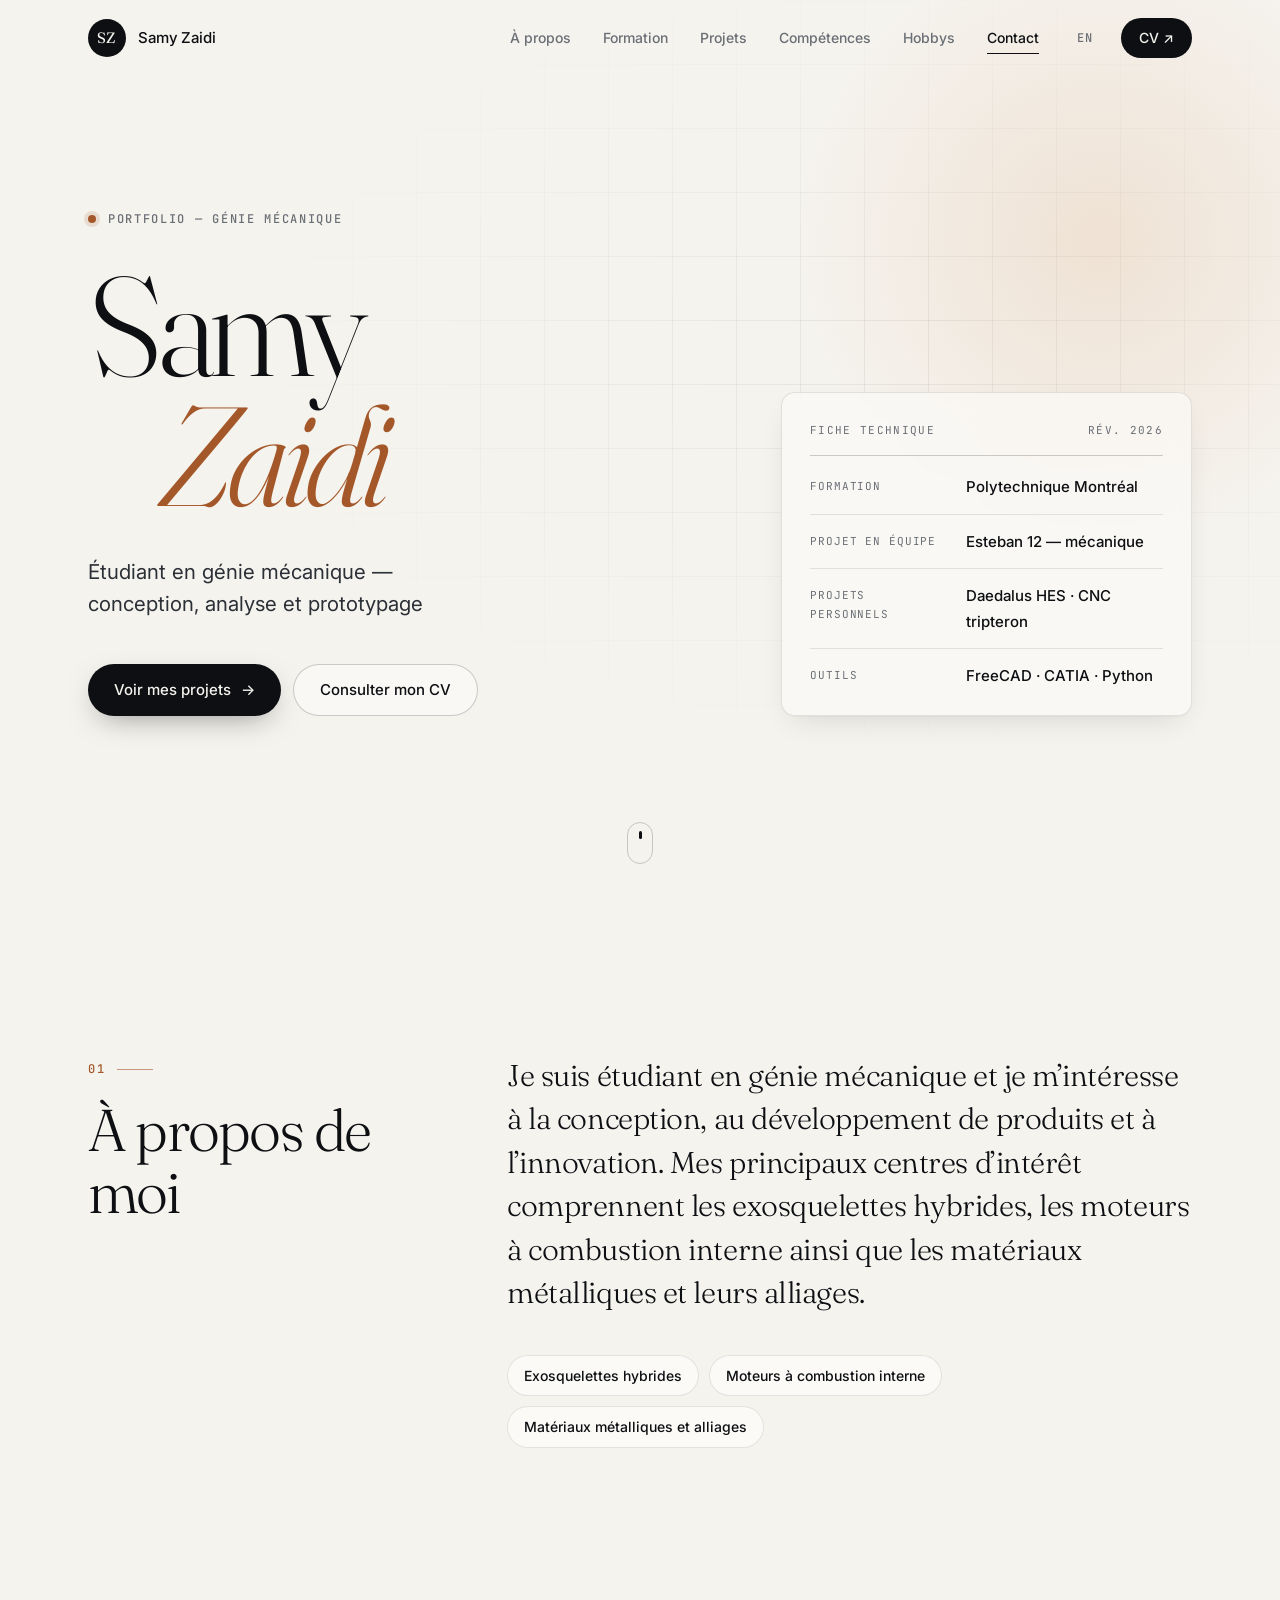
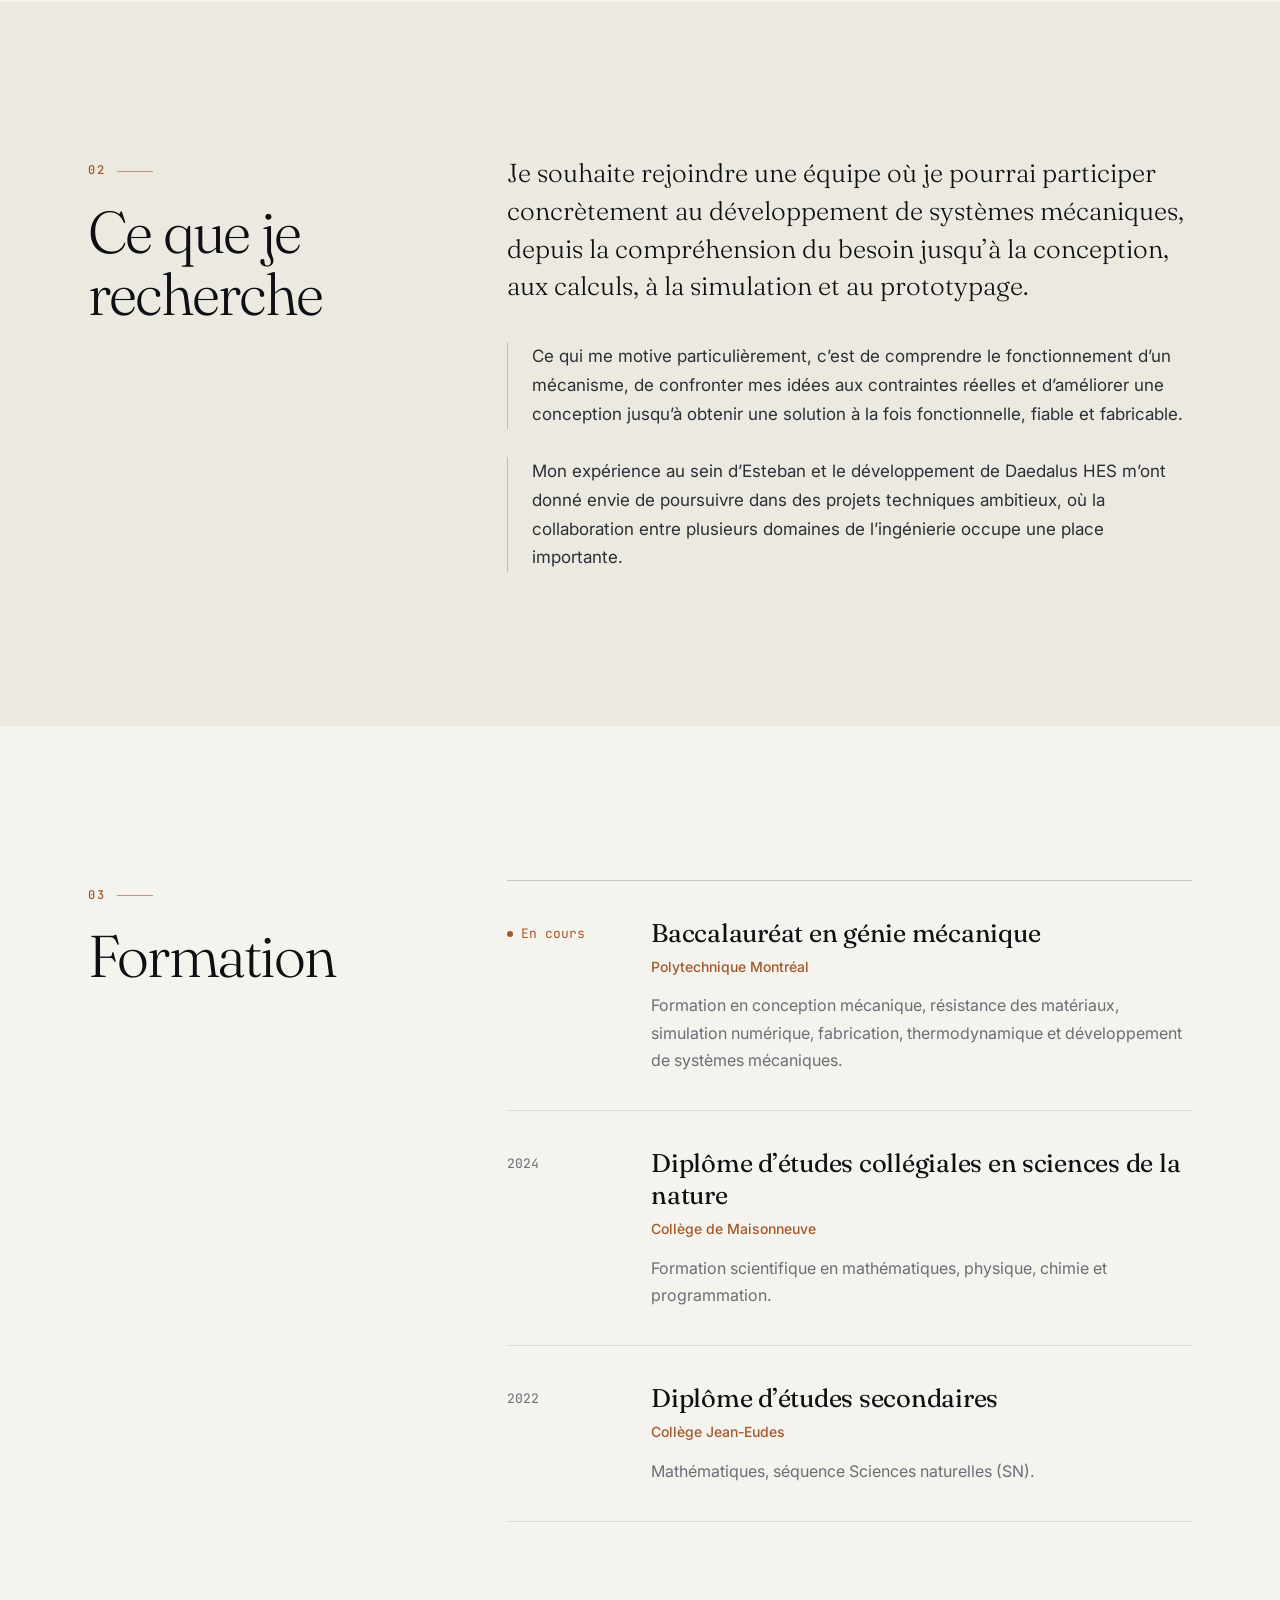
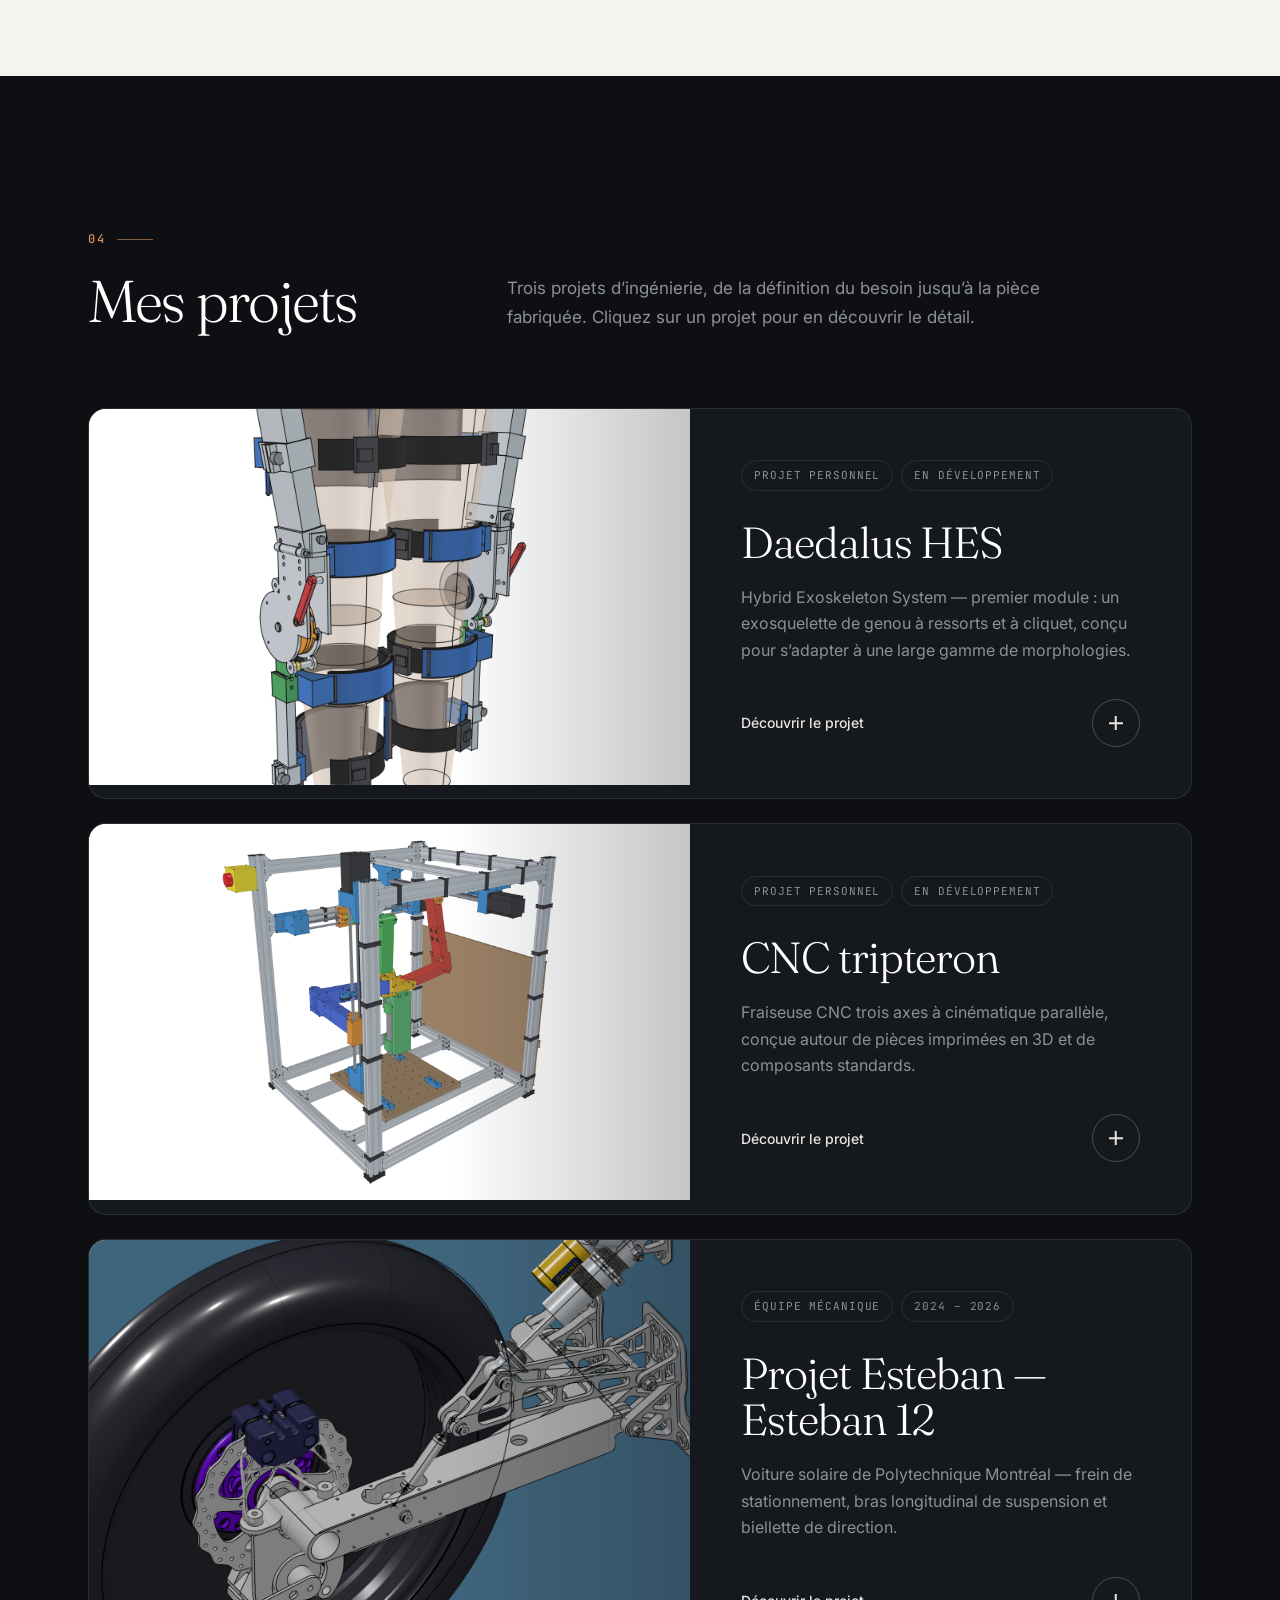
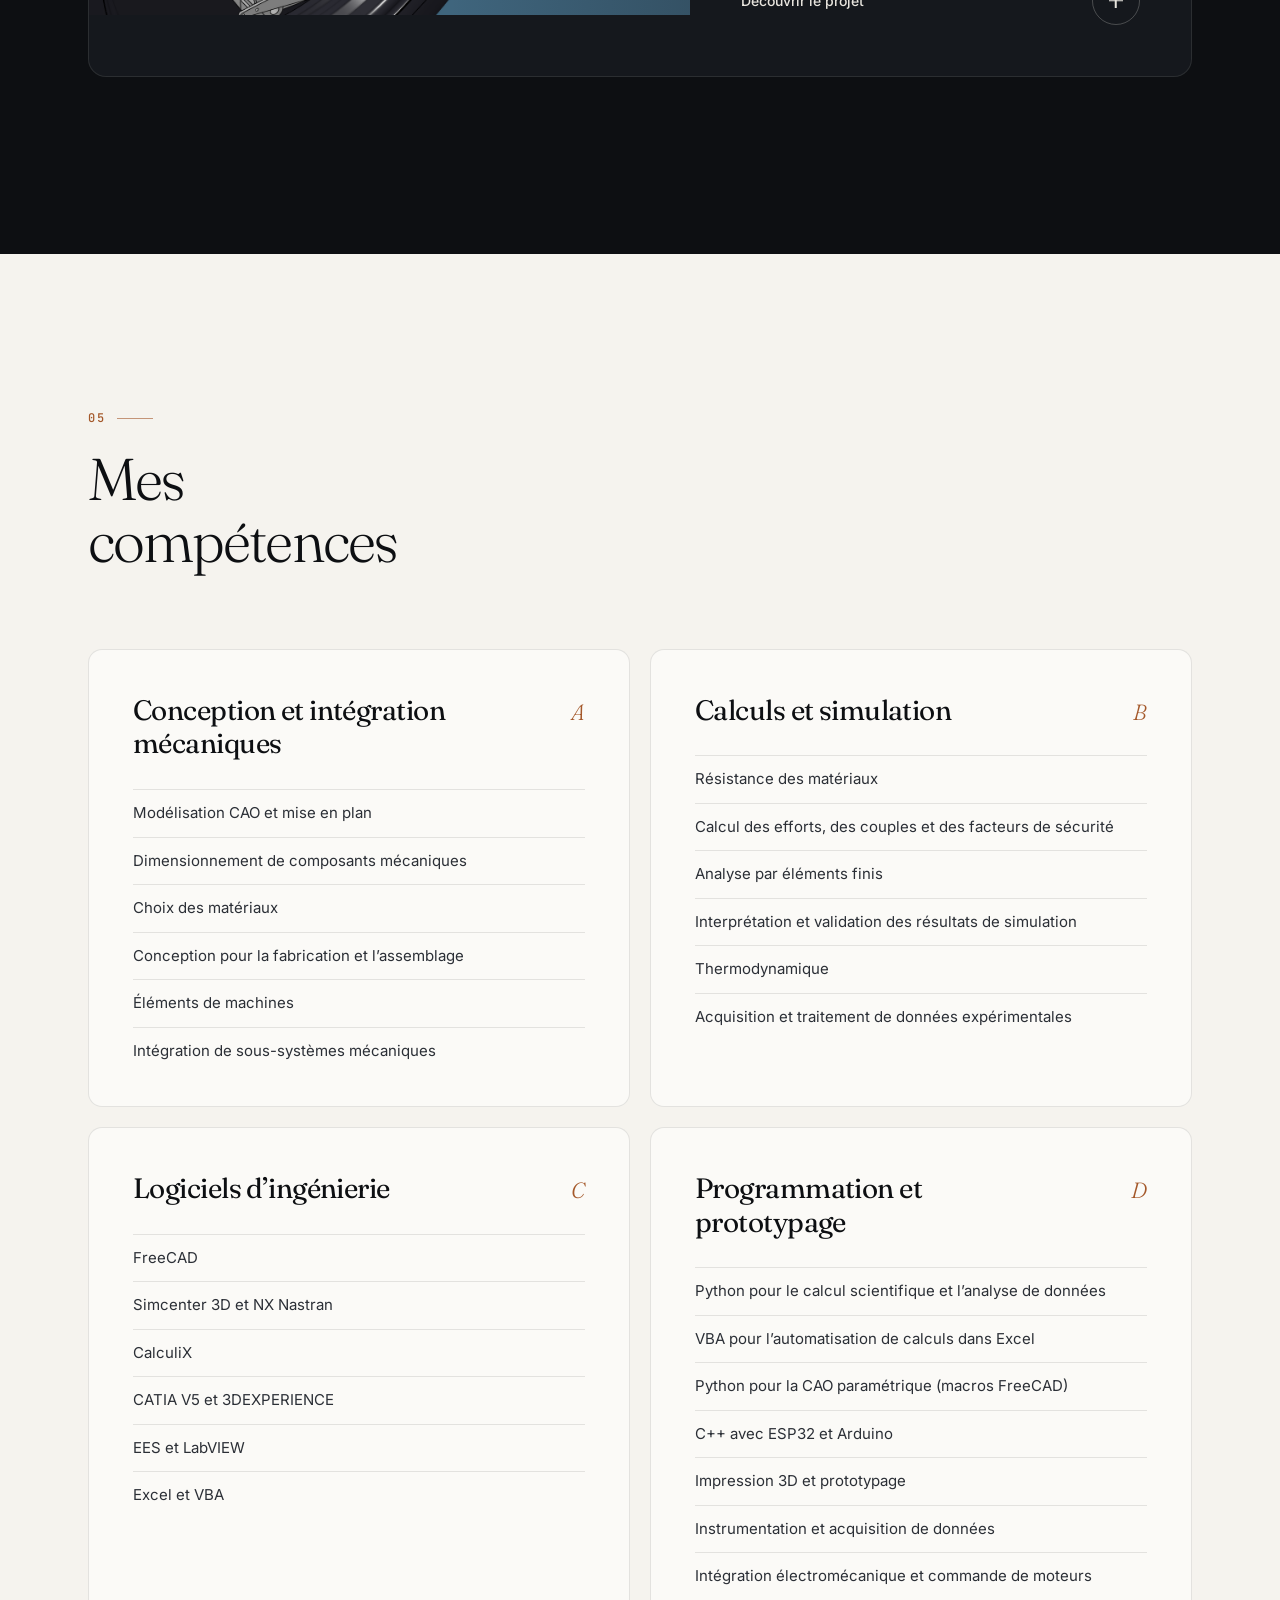
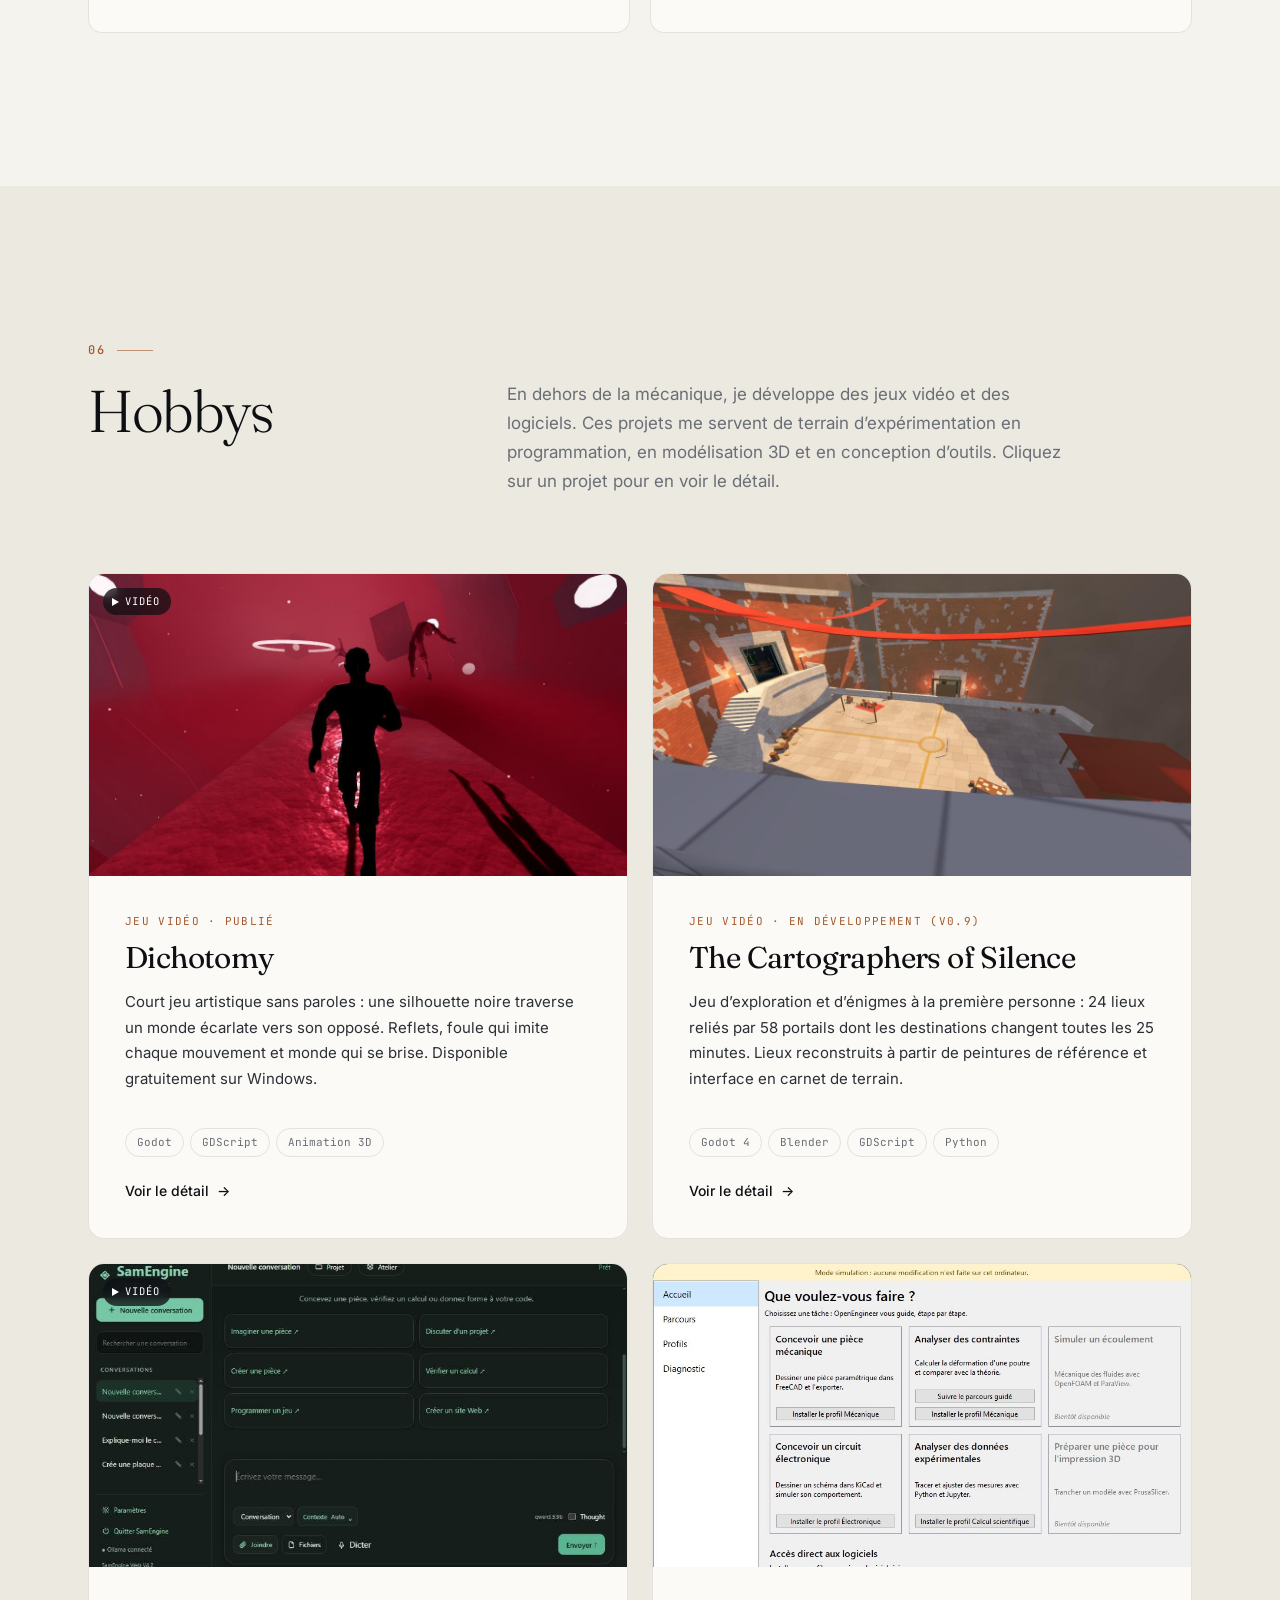
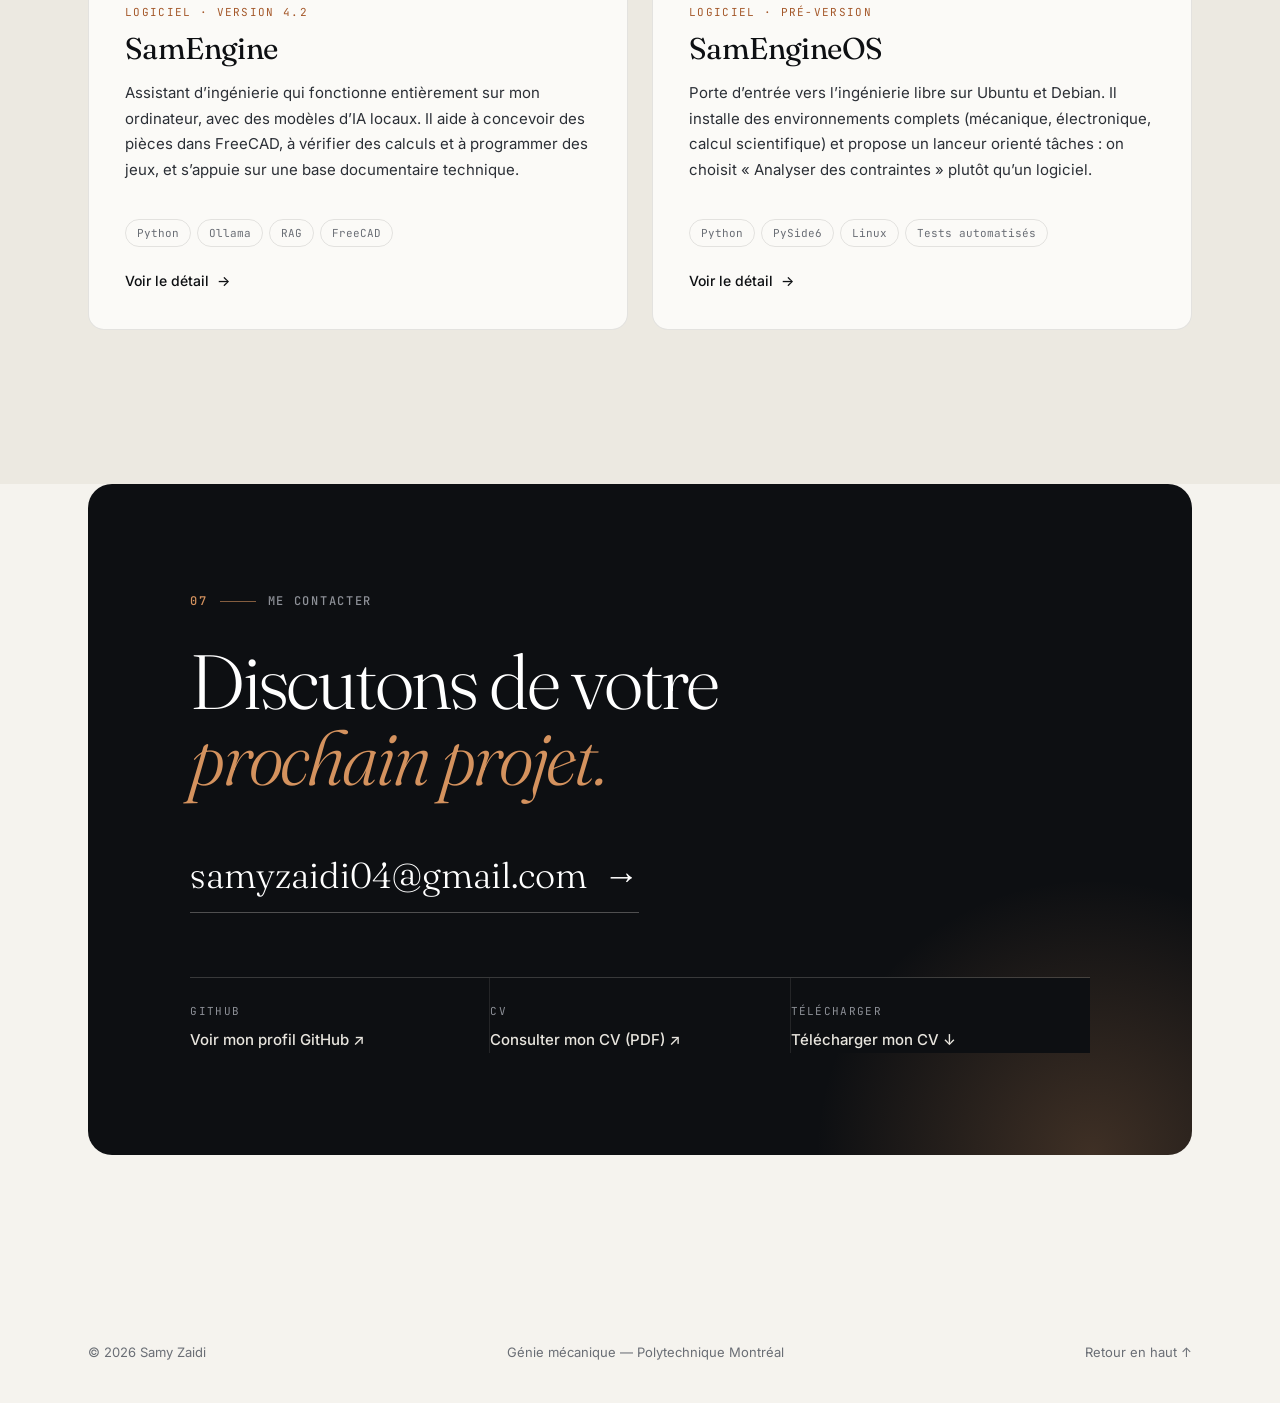
==== commit 3056c059: "Retrait de l'illustration du Weft dans la fiche Cartographers Co-Authored-By: Claude Opus 5.5 <norep" ====
--- a/index.html
+++ b/index.html
@@ -1557,12 +1557,6 @@
                             </button>
                             <figcaption>Les peintures de référence des 24 lieux (générées par IA), qui guident la modélisation.</figcaption>
                         </figure>
-                        <figure>
-                            <button class="bouton-image" type="button" aria-label="Agrandir l’illustration du Weft">
-                                <img class="image-cover" src="images/hobbys/cartographers-weft.jpg" alt="Illustration du Weft, un monde d’engrenages et de passerelles flottantes" loading="lazy">
-                            </button>
-                            <figcaption>Le Weft, un monde secondaire au rendu illustré, tiré du GDD.</figcaption>
-                        </figure>
                     </div>
                 </div>
 
